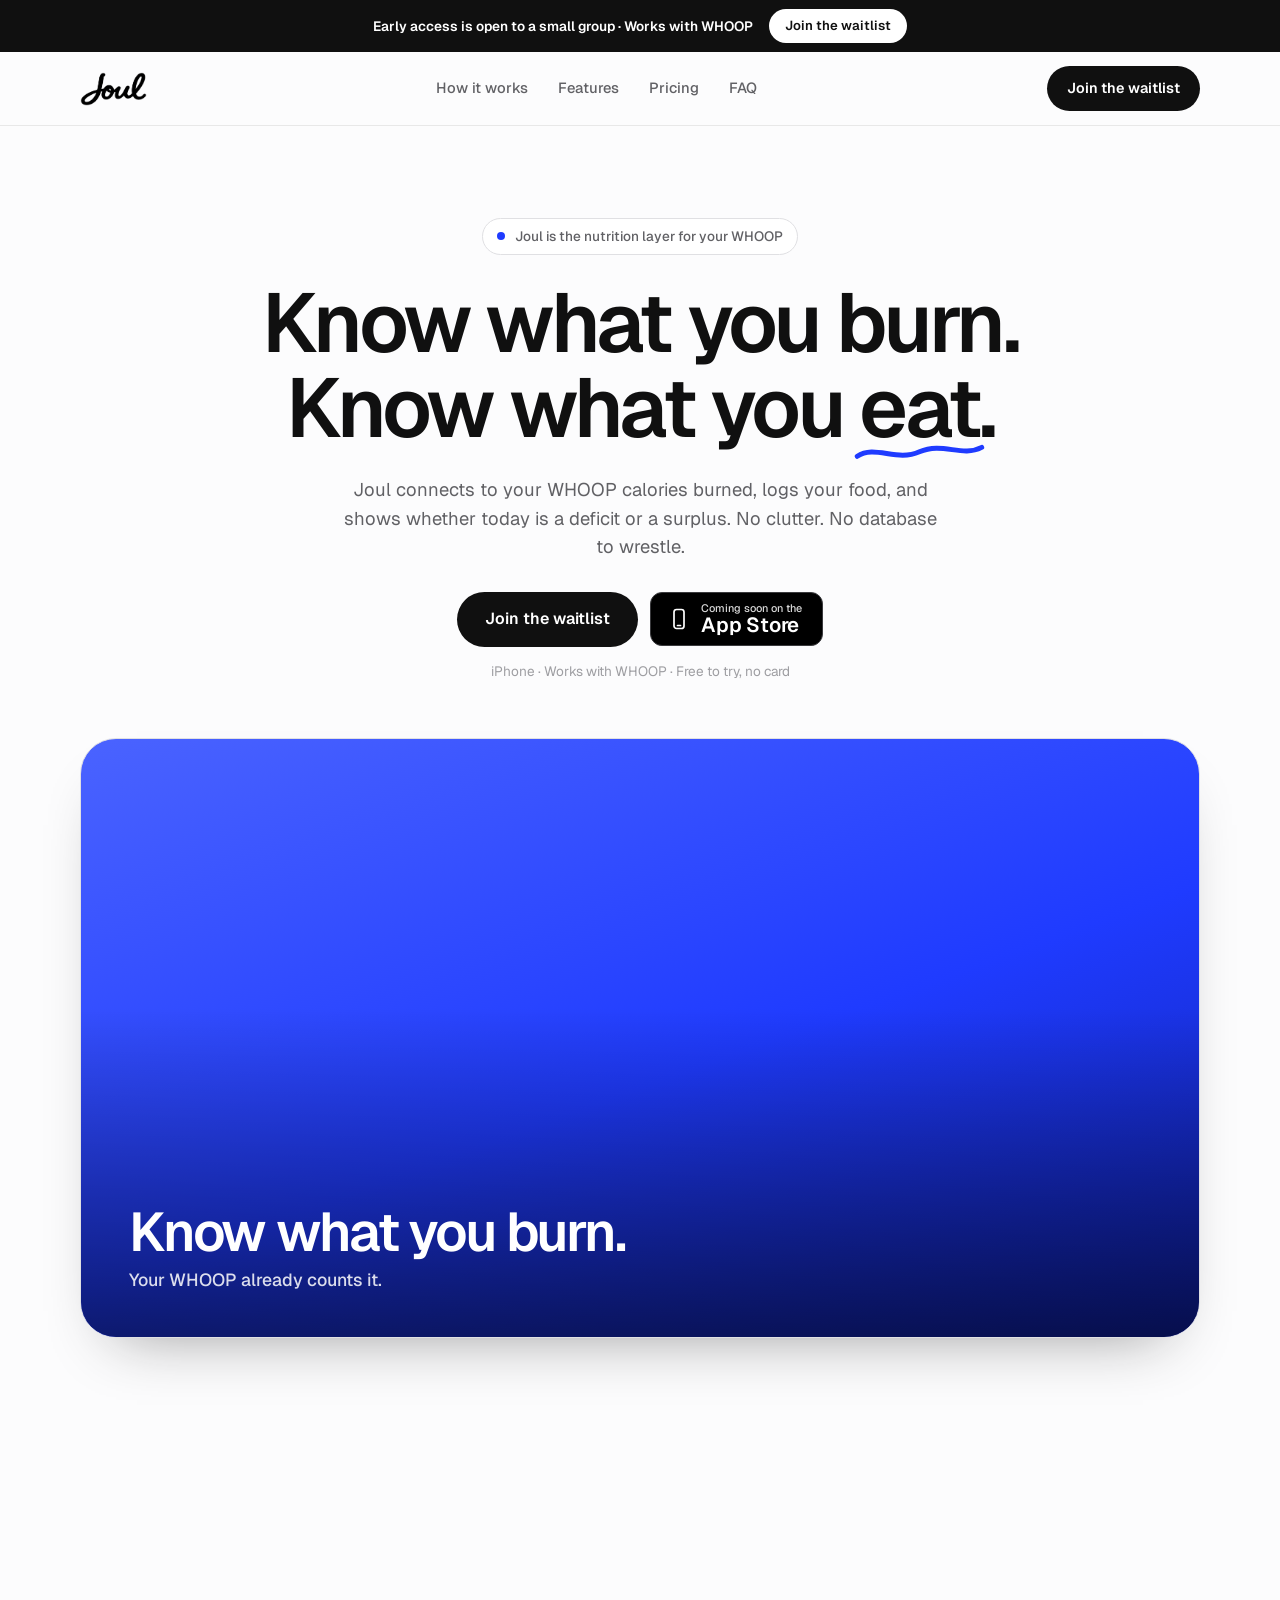
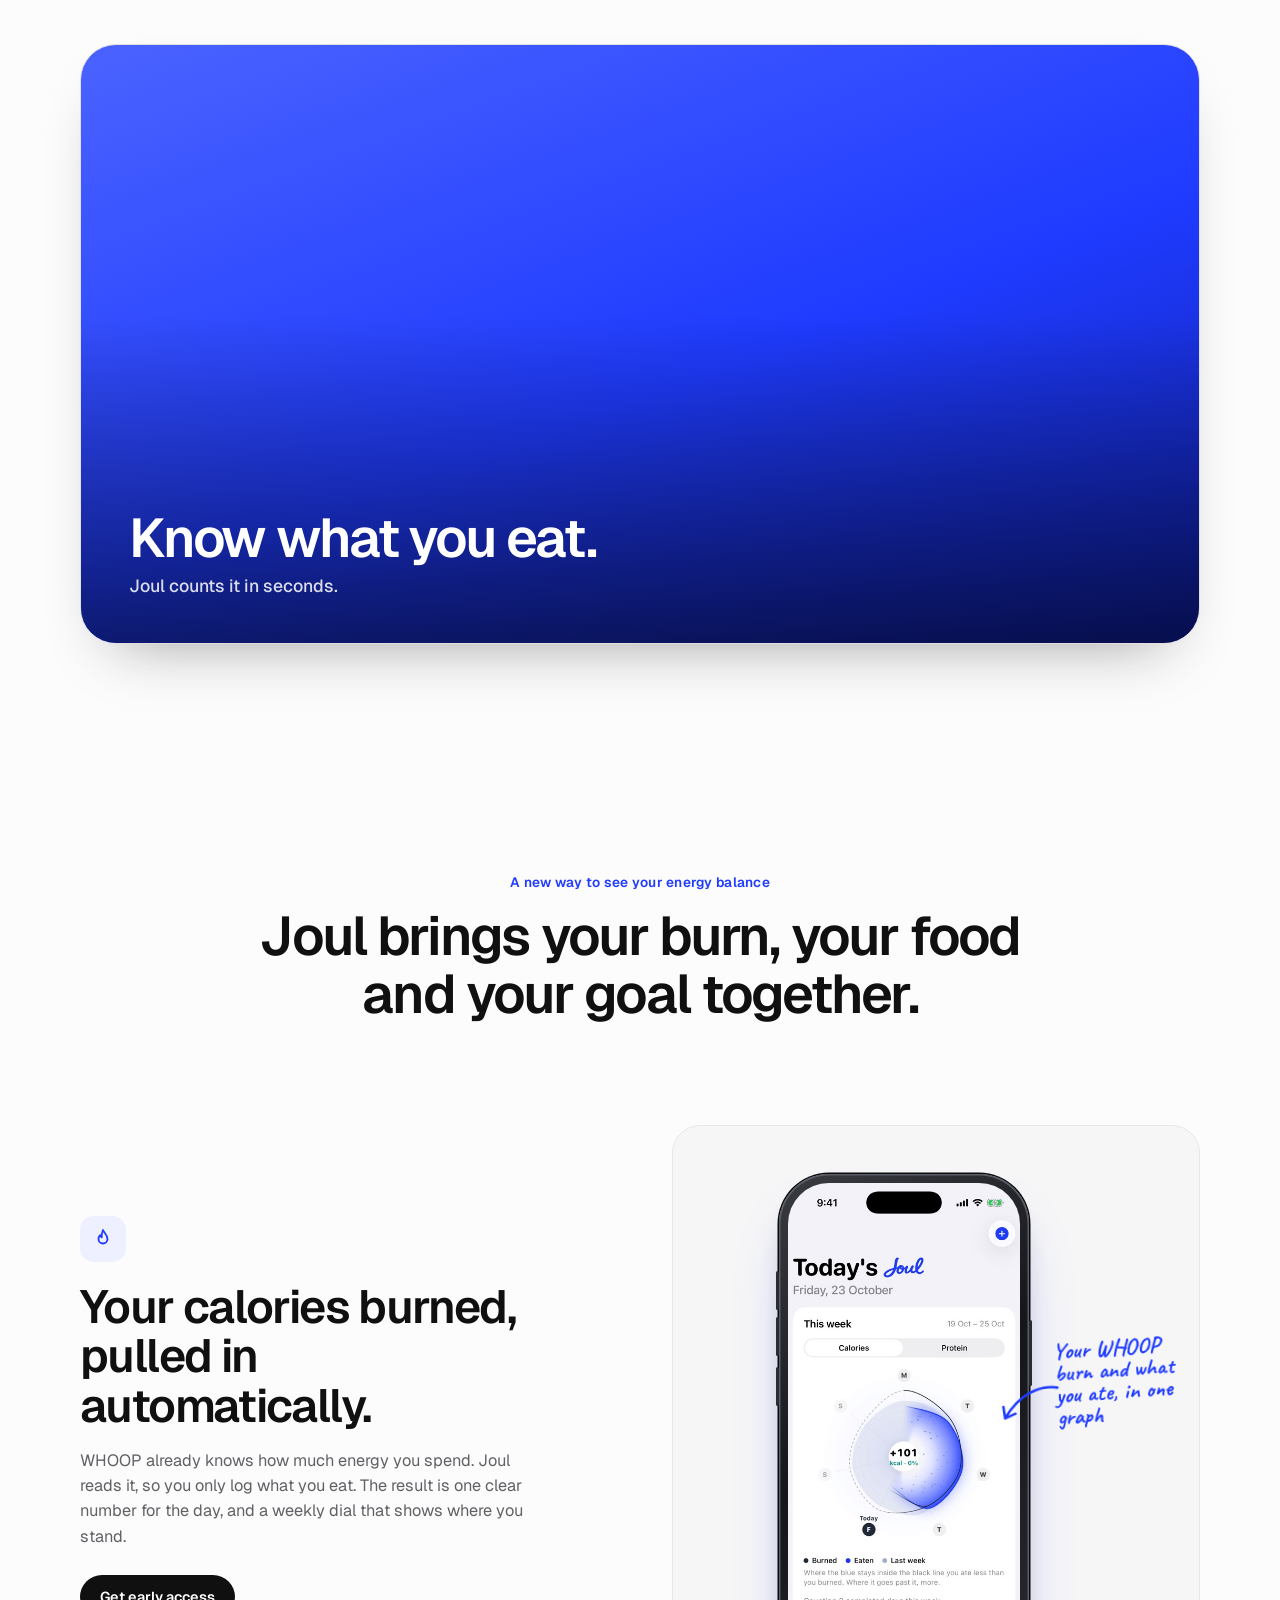
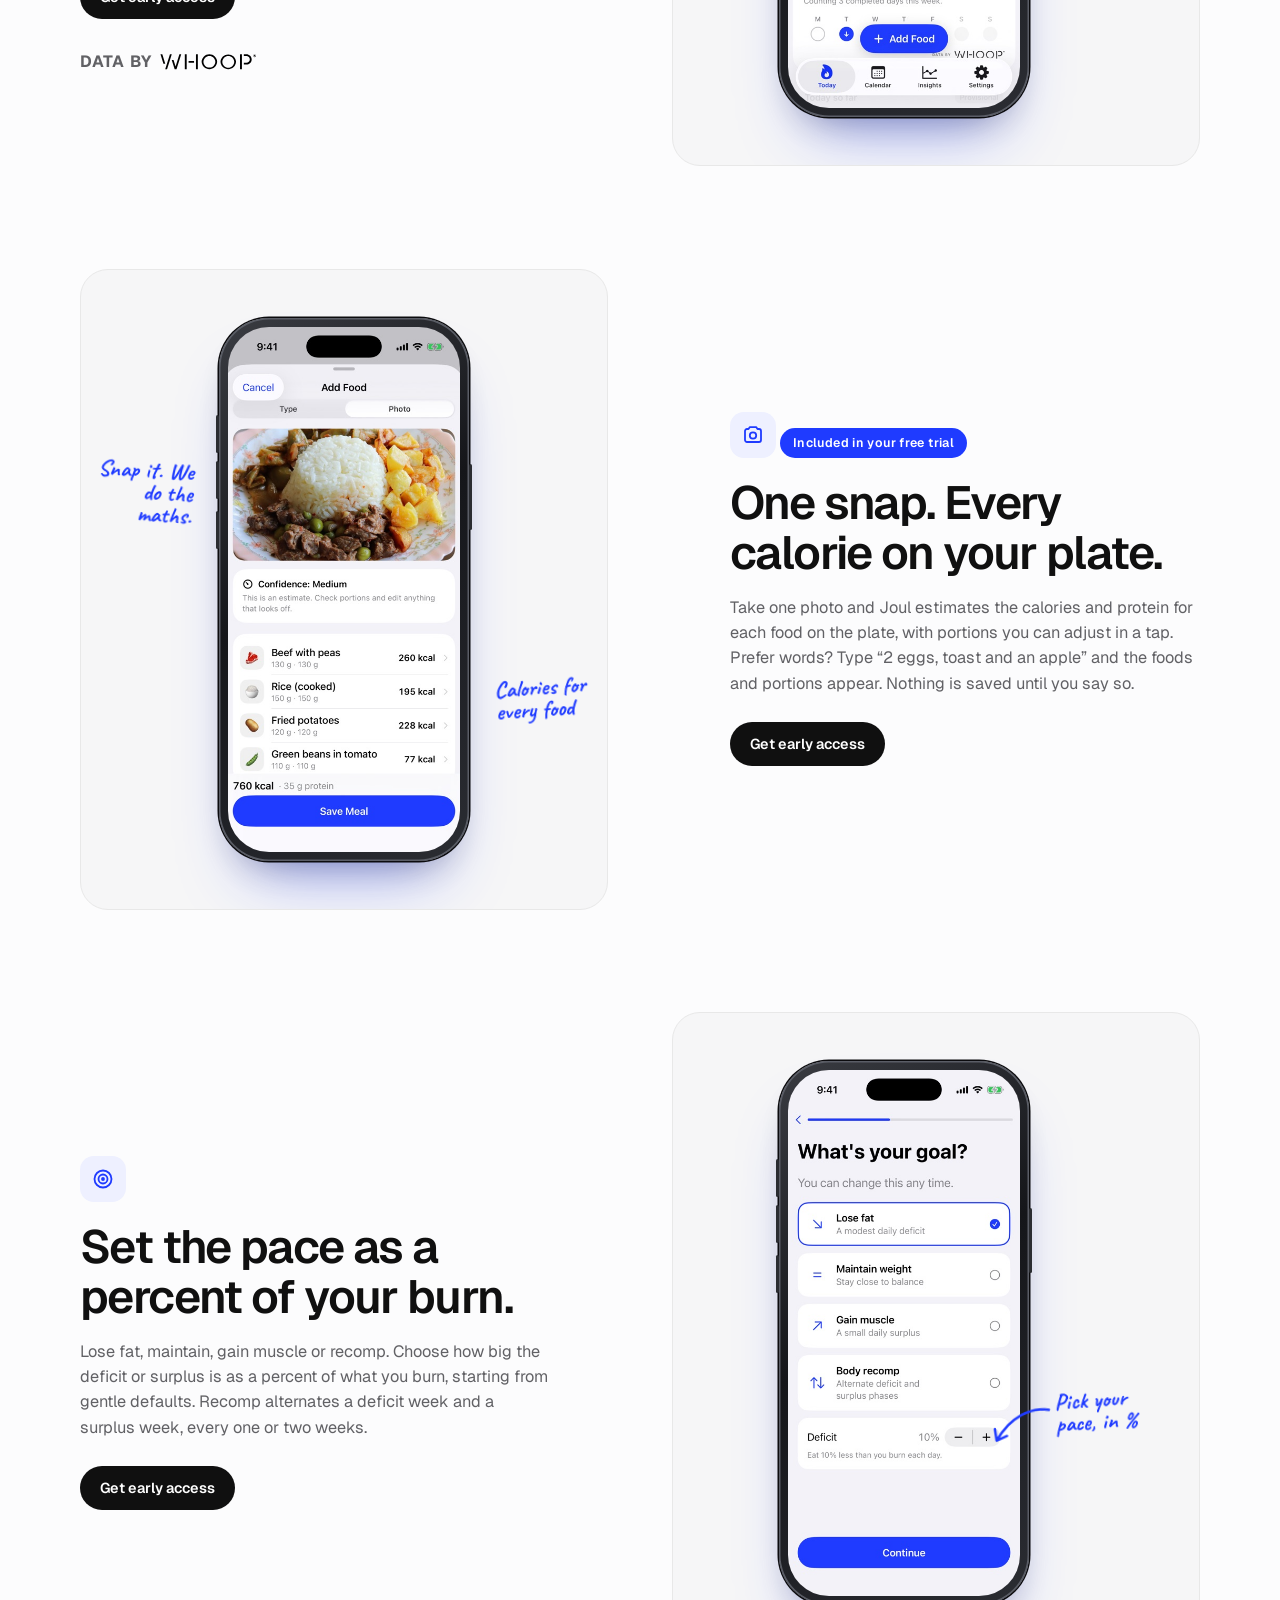
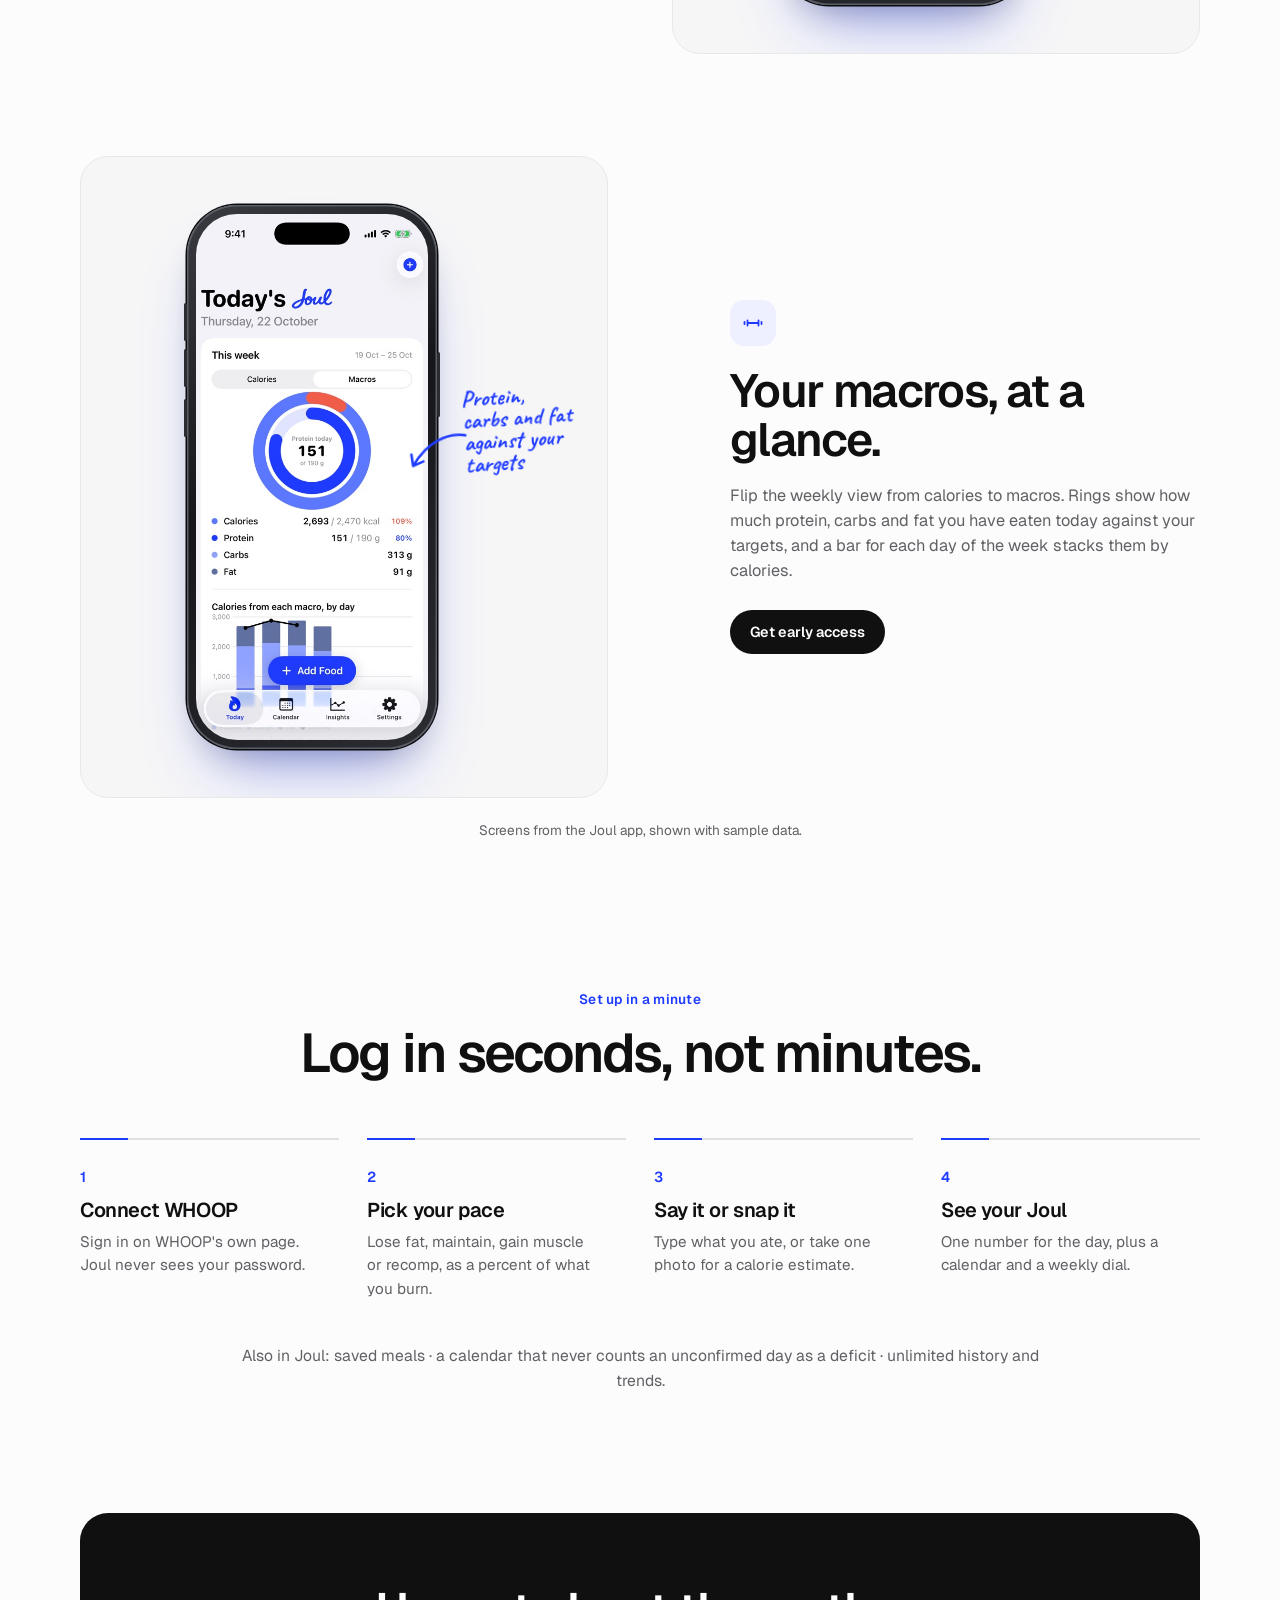
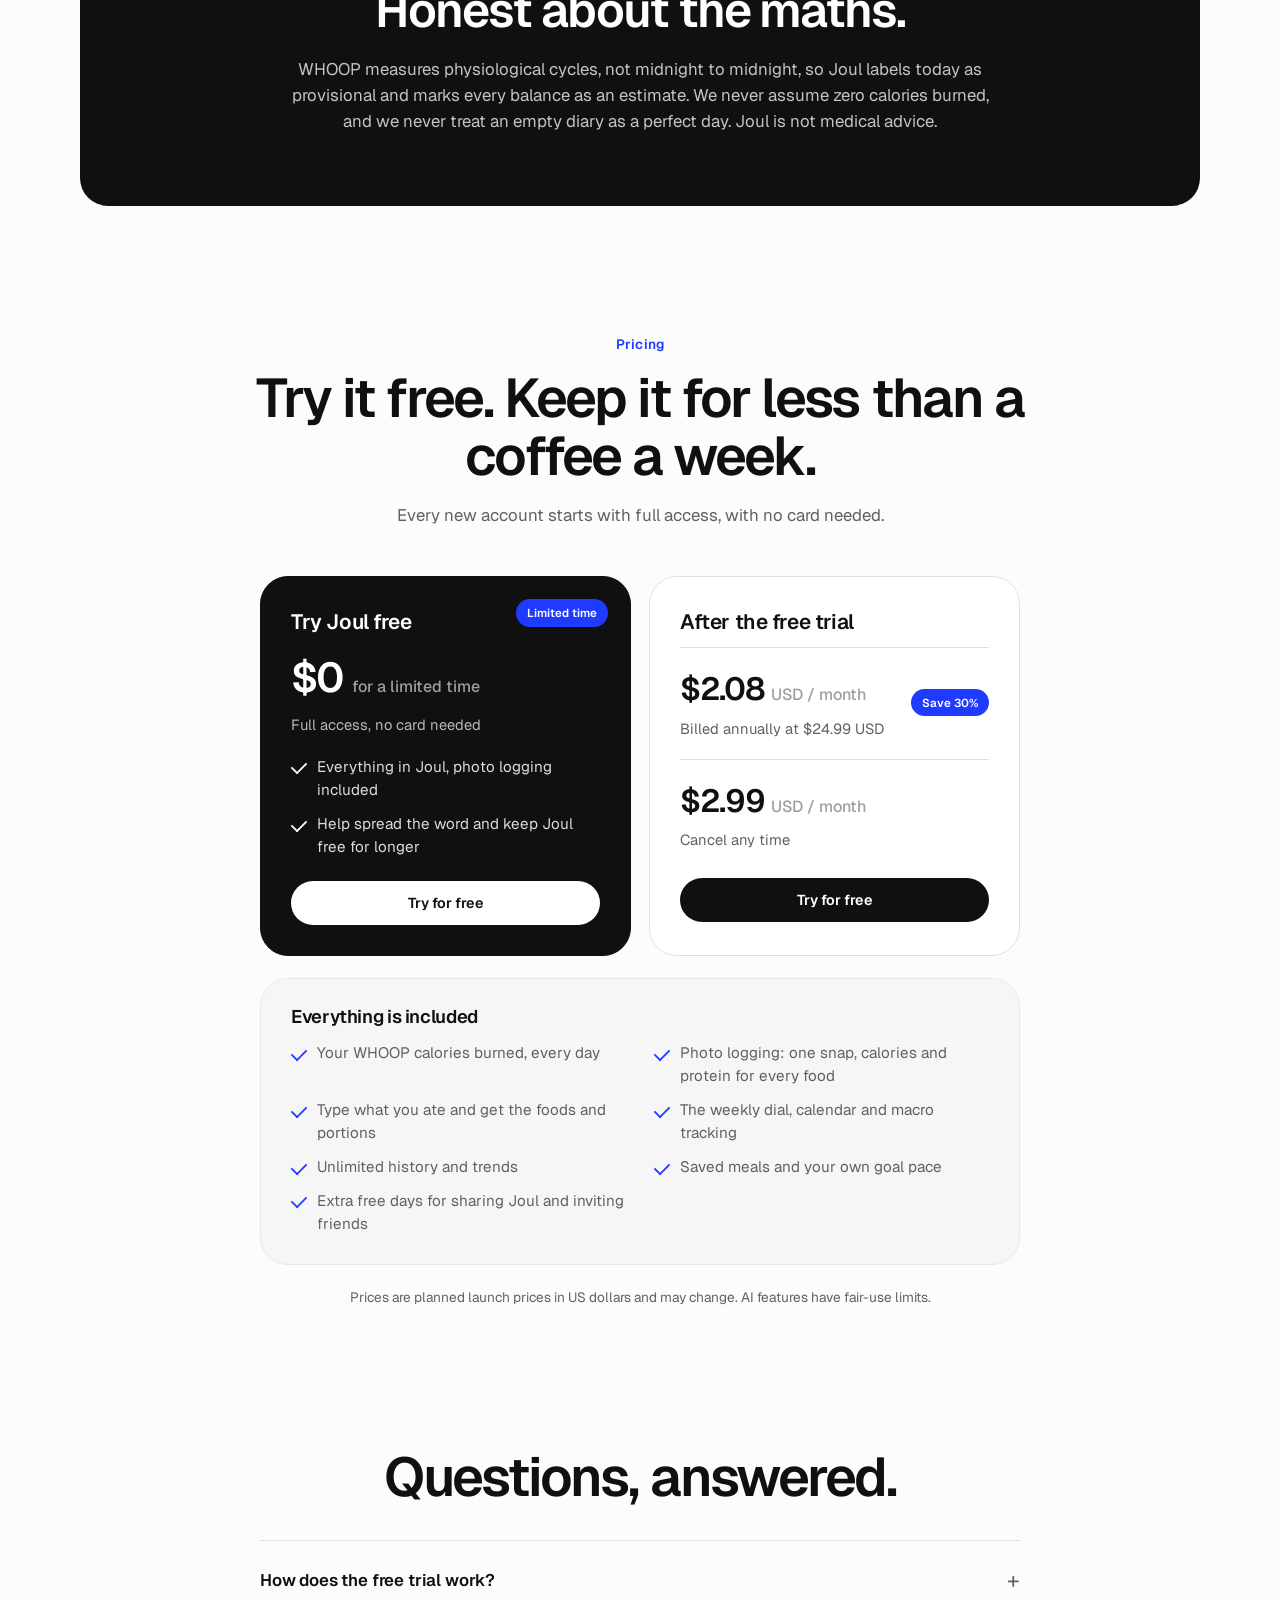
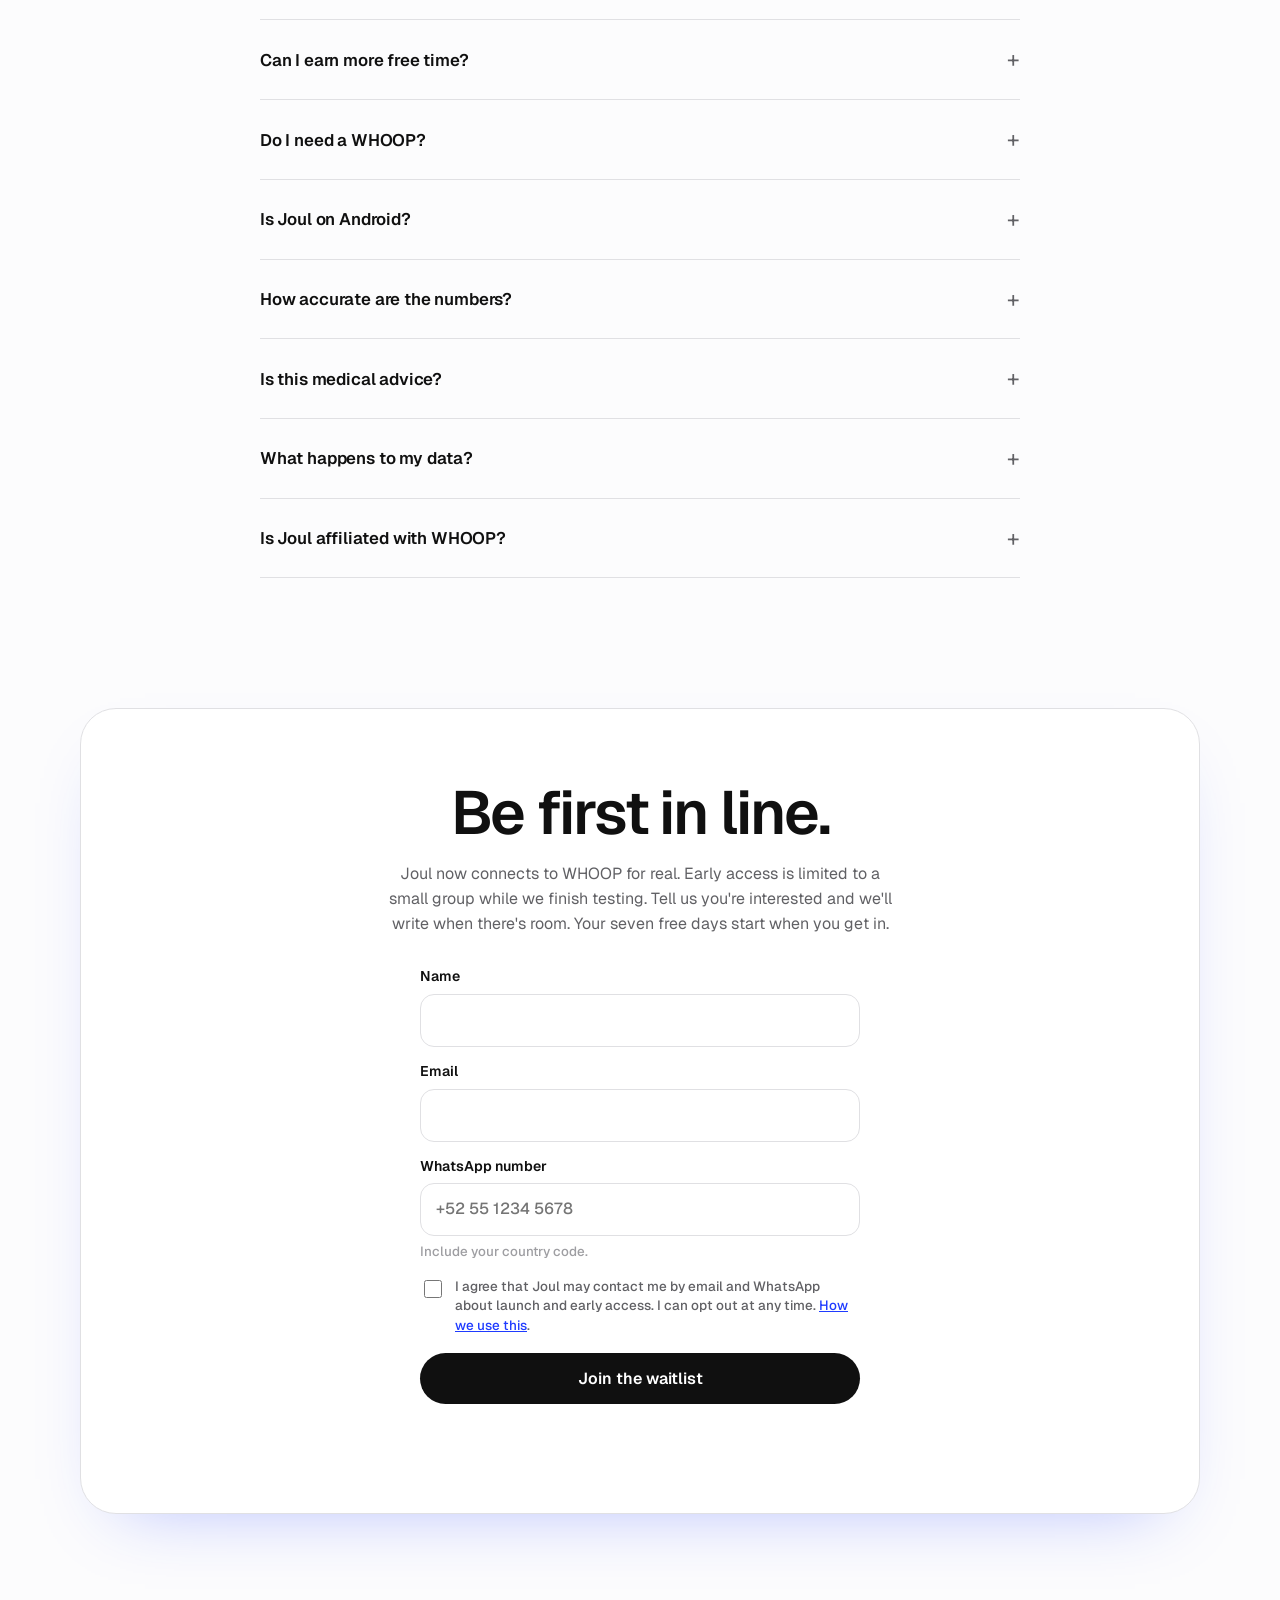
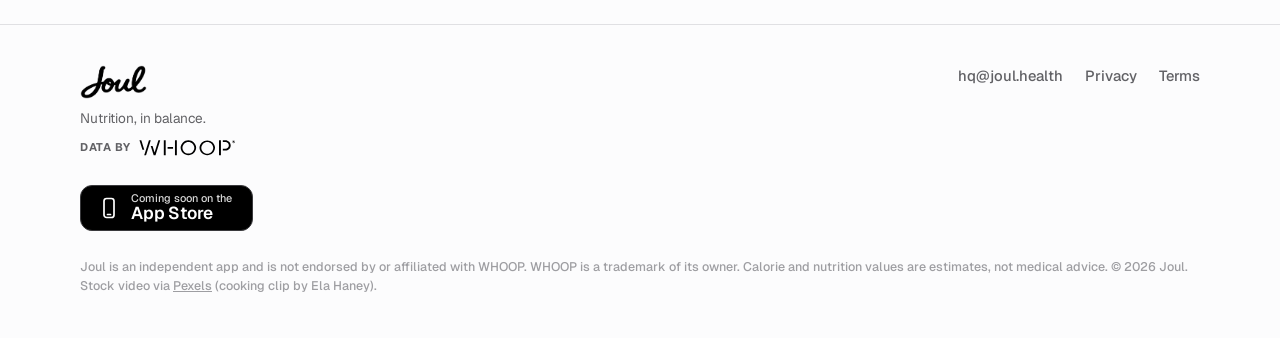
==== index.html @ 54ae6d42 "Macros screenshot with the new rings and burn line Co-Authored-By: Claude Sonnet 5.5 <noreply@anthro" ====
<!doctype html>
<html lang="en">
<head>
<meta charset="utf-8">
<meta name="viewport" content="width=device-width, initial-scale=1">
<title>Joul · Nutrition, in balance</title>
<meta name="description" content="Joul is the nutrition layer for your WHOOP. Log food in seconds and see whether today is a deficit or a surplus.">
<meta property="og:title" content="Joul · Nutrition, in balance">
<meta property="og:description" content="Joul is the nutrition layer for your WHOOP. Know what you burn. Know what you eat.">
<meta property="og:image" content="assets/app-icon.png">
<link rel="icon" href="assets/app-icon.png">
<link rel="preconnect" href="https://fonts.googleapis.com">
<link rel="preconnect" href="https://fonts.gstatic.com" crossorigin>
<link href="https://fonts.googleapis.com/css2?family=Caveat:wght@600;700&family=Geist:wght@400;500;600;700&display=swap" rel="stylesheet">
<link rel="stylesheet" href="style.css?v=20">
<script>document.documentElement.classList.add('js')</script>
</head>
<body>

<div class="topbar">
  <p>Early access is open to a small group · Works with WHOOP</p>
  <a class="pill pill-light" href="#waitlist">Join the waitlist</a>
</div>

<header class="nav" id="top">
  <a class="brand" href="#top" aria-label="Joul home"><img src="assets/logo-black.png" alt="Joul" class="logo"></a>
  <nav aria-label="Primary">
    <a href="#how">How it works</a>
    <a href="#features">Features</a>
    <a href="#pricing">Pricing</a>
    <a href="#faq">FAQ</a>
  </nav>
  <a class="pill pill-dark" href="#waitlist">Join the waitlist</a>
</header>

<main>
  <section class="hero wrap" aria-labelledby="hero-title">
    <p class="chip"><span class="dot"></span>Joul is the nutrition layer for your WHOOP</p>
    <h1 id="hero-title">Know what you burn.<br>Know what you <span class="ul">eat<svg viewBox="0 0 300 18" preserveAspectRatio="none" aria-hidden="true"><path d="M3 11 C 45 3, 95 15, 150 8 S 250 12, 297 5" /></svg></span>.</h1>
    <p class="lede">Joul connects to your WHOOP calories burned, logs your food, and shows whether today is a deficit or a surplus. No clutter. No database to wrestle.</p>
    <div class="cta-row">
      <a class="pill pill-dark pill-lg" href="#waitlist">Join the waitlist</a>
      <a class="store" href="#waitlist" aria-label="Coming soon on the App Store. Join the waitlist">
        <svg viewBox="0 0 24 24" aria-hidden="true"><rect x="7" y="2.5" width="10" height="19" rx="2.6"/><path d="M10.5 18.5h3"/></svg>
        <span><small>Coming soon on the</small><b>App Store</b></span>
      </a>
    </div>
    <p class="micro">iPhone · Works with WHOOP · Free to try, no card</p>
  </section>

  <section class="reel wrap" aria-label="Burn it, then eat it">
    <figure class="reel-card reel-run">
      <video autoplay muted loop playsinline preload="metadata" poster="assets/hero-poster.jpg" aria-hidden="true">
        <source src="assets/hero.mp4" type="video/mp4">
      </video>
      <figcaption><span class="tagline">Know what you burn.</span><span class="sub">Your WHOOP already counts it.</span></figcaption>
    </figure>
    <figure class="reel-card reel-cook">
      <video autoplay muted loop playsinline preload="metadata" poster="assets/cooking-veg-poster.jpg" aria-hidden="true">
        <source src="assets/cooking-veg.mp4" type="video/mp4">
      </video>
      <figcaption><span class="tagline">Know what you eat.</span><span class="sub">Joul counts it in seconds.</span></figcaption>
    </figure>
  </section>

  <section class="features wrap" id="features" aria-label="What Joul does">
    <p class="kicker reveal">A new way to see your energy balance</p>
    <h2 class="section-title reveal">Joul brings your burn, your food and your goal together.</h2>

    <article class="feature reveal">
      <div class="copy">
        <span class="ico" aria-hidden="true"><svg viewBox="0 0 24 24"><path d="M12 3c1 3.2 4.5 4.6 4.5 9a4.5 4.5 0 0 1-9 0c0-1.7.7-2.9 1.6-3.9.2 1.2.9 1.9 1.7 2.2C10.5 8 11 5.3 12 3Z"/></svg></span>
        <h2>Your calories burned, pulled in automatically.</h2>
        <p>WHOOP already knows how much energy you spend. Joul reads it, so you only log what you eat. The result is one clear number for the day, and a weekly dial that shows where you stand.</p>
        <a class="pill pill-dark" href="#waitlist">Get early access</a>
        <p class="data-by"><span>Data by</span><img src="assets/whoop-logo-black.svg" alt="WHOOP" width="96" height="16"></p>
      </div>
      <div class="panel"><div class="shot"><figure class="iphone"><img src="assets/screens/main.jpg?v=5" alt="Joul's main view: the weekly calories dial with calories burned as the outline and calories eaten as the glowing shape, and the week's balance in the middle" loading="lazy" width="1000" height="2174"></figure><span class="note r wide" style="top:30%">Your WHOOP burn and what you ate, in one graph<svg class="arr" viewBox="0 0 64 40" aria-hidden="true"><path d="M62 6 C 44 2, 22 10, 6 34 M6 34 L5 22 M6 34 L17 30"/></svg></span></div></div>
    </article>

    <article class="feature rev reveal">
      <div class="copy">
        <span class="ico" aria-hidden="true"><svg viewBox="0 0 24 24"><path d="M4 8a2 2 0 0 1 2-2h1.5l1.2-1.8h6.6L16.5 6H18a2 2 0 0 1 2 2v9a2 2 0 0 1-2 2H6a2 2 0 0 1-2-2V8Z"/><circle cx="12" cy="12.5" r="3.2"/></svg></span>
        <span class="prem">Included in your free trial</span>
        <h2>One snap. Every calorie on your plate.</h2>
        <p>Take one photo and Joul estimates the calories and protein for each food on the plate, with portions you can adjust in a tap. Prefer words? Type “2 eggs, toast and an apple” and the foods and portions appear. Nothing is saved until you say so.</p>
        <a class="pill pill-dark" href="#waitlist">Get early access</a>
      </div>
      <div class="panel"><div class="shot"><figure class="iphone"><img src="assets/screens/meal-photo.jpg?v=6" alt="Photo logging: a plate of beef with peas, rice, fried potatoes and green beans is broken into beef with peas 260 kcal, rice 195 kcal, fried potatoes 228 kcal and green beans 77 kcal, 760 kcal in total" loading="lazy" width="1000" height="2174"></figure><span class="note r " style="top:66%">Calories for every food</span><span class="note l mir" style="top:26%">Snap it. We do the maths.</span></div></div>
    </article>

    <article class="feature reveal">
      <div class="copy">
        <span class="ico" aria-hidden="true"><svg viewBox="0 0 24 24"><circle cx="12" cy="12" r="8.5"/><circle cx="12" cy="12" r="4.5"/><circle cx="12" cy="12" r="1"/></svg></span>
        <h2>Set the pace as a percent of your burn.</h2>
        <p>Lose fat, maintain, gain muscle or recomp. Choose how big the deficit or surplus is as a percent of what you burn, starting from gentle defaults. Recomp alternates a deficit week and a surplus week, every one or two weeks.</p>
        <a class="pill pill-dark" href="#waitlist">Get early access</a>
      </div>
      <div class="panel"><div class="shot"><figure class="iphone"><img src="assets/screens/goal.jpg" alt="The goal screen: choose lose fat, maintain, gain muscle or body recomp, then set the deficit as a percentage of calories burned, 10 percent by default" loading="lazy" width="1000" height="2174"></figure><span class="note r " style="top:60%">Pick your pace, in %<svg class="arr plus" viewBox="0 0 64 40" aria-hidden="true"><path d="M62 6 C 44 2, 22 10, 6 34 M6 34 L5 22 M6 34 L17 30"/></svg></span></div></div>
    </article>

    <article class="feature rev reveal">
      <div class="copy">
        <span class="ico" aria-hidden="true"><svg viewBox="0 0 24 24"><path d="M6.5 9.5v5M17.5 9.5v5M3.5 11v2M20.5 11v2M6.5 12h11"/></svg></span>
        <h2>Your macros, at a glance.</h2>
        <p>Flip the weekly view from calories to macros. Rings show how much protein, carbs and fat you have eaten today against your targets, and a bar for each day of the week stacks them by calories.</p>
        <a class="pill pill-dark" href="#waitlist">Get early access</a>
      </div>
      <div class="panel"><div class="shot"><figure class="iphone"><img src="assets/screens/macros.jpg?v=3" alt="The macros view: a ring for protein against its target today, grams of protein, carbs and fat, and a stacked bar for each day of the week" loading="lazy" width="1000" height="2174"></figure><span class="note r " style="top:33%">Protein, carbs and fat against your targets<svg class="arr" viewBox="0 0 64 40" aria-hidden="true"><path d="M62 6 C 44 2, 22 10, 6 34 M6 34 L5 22 M6 34 L17 30"/></svg></span></div></div>
    </article>
    <p class="fine center">Screens from the Joul app, shown with sample data.</p>
  </section>

  <section class="how wrap" id="how">
    <p class="kicker reveal">Set up in a minute</p>
    <h2 class="section-title reveal">Log in seconds, not minutes.</h2>
    <ol class="steps">
      <li class="reveal"><span class="n">1</span><h3>Connect WHOOP</h3><p>Sign in on WHOOP's own page. Joul never sees your password.</p></li>
      <li class="reveal"><span class="n">2</span><h3>Pick your pace</h3><p>Lose fat, maintain, gain muscle or recomp, as a percent of what you burn.</p></li>
      <li class="reveal"><span class="n">3</span><h3>Say it or snap it</h3><p>Type what you ate, or take one photo for a calorie estimate.</p></li>
      <li class="reveal"><span class="n">4</span><h3>See your Joul</h3><p>One number for the day, plus a calendar and a weekly dial.</p></li>
    </ol>
    <p class="also reveal">Also in Joul: saved meals · a calendar that never counts an unconfirmed day as a deficit · unlimited history and trends.</p>
  </section>

  <section class="wrap">
    <div class="honest reveal">
      <h2>Honest about the maths.</h2>
      <p>WHOOP measures physiological cycles, not midnight to midnight, so Joul labels today as provisional and marks every balance as an estimate. We never assume zero calories burned, and we never treat an empty diary as a perfect day. Joul is not medical advice.</p>
    </div>
  </section>

  <section class="pricing wrap" id="pricing">
    <p class="kicker reveal">Pricing</p>
    <h2 class="section-title reveal">Try it free. Keep it for less than a coffee a week.</h2>
    <p class="price-lede reveal">Every new account starts with full access, with no card needed.</p>
    <div class="plans">
      <article class="plan featured reveal">
        <span class="badge">Limited time</span>
        <h3>Try Joul free</h3>
        <p class="price">$0 <small>for a limited time</small></p>
        <p class="price-alt">Full access, no card needed</p>
        <ul>
          <li>Everything in Joul, photo logging included</li>
          <li>Help spread the word and keep Joul free for longer</li>
        </ul>
        <a class="pill pill-light plan-cta" href="#waitlist">Try for free</a>
      </article>
      <article class="plan reveal">
        <h3>After the free trial</h3>
        <div class="tier">
          <div><p class="price">$2.08 <small>USD / month</small></p><p class="price-alt">Billed annually at $24.99 USD</p></div>
          <span class="badge badge-inline">Save 30%</span>
        </div>
        <div class="tier">
          <div><p class="price">$2.99 <small>USD / month</small></p><p class="price-alt">Cancel any time</p></div>
        </div>
        <a class="pill pill-dark plan-cta" href="#waitlist">Try for free</a>
      </article>
    </div>
    <div class="included reveal">
      <h3>Everything is included</h3>
      <ul>
        <li>Your WHOOP calories burned, every day</li>
        <li>Photo logging: one snap, calories and protein for every food</li>
        <li>Type what you ate and get the foods and portions</li>
        <li>The weekly dial, calendar and macro tracking</li>
        <li>Unlimited history and trends</li>
        <li>Saved meals and your own goal pace</li>
        <li>Extra free days for sharing Joul and inviting friends</li>
      </ul>
    </div>
    <p class="fine center">Prices are planned launch prices in US dollars and may change. AI features have fair-use limits.</p>
  </section>

  <section class="faq wrap" id="faq">
    <h2 class="section-title reveal">Questions, answered.</h2>
    <details><summary>How does the free trial work?</summary><p>Every new account starts with a free trial of full access, photo logging included, with no card needed. The trial is a week, and you can earn more free days by sharing Joul and inviting friends. After that you keep Joul with a subscription: $24.99 a year or $2.99 a month. When you subscribe in the app, Apple may also offer a further free week: you add a payment method, nothing is charged until that week ends, and you can cancel any time before then in your Apple ID settings.</p></details>
    <details><summary>Can I earn more free time?</summary><p>We're building ways to earn extra days by sharing your week of meals or inviting friends who also use WHOOP. They aren't live yet, and we'll explain the rules in the app when they are.</p></details>
    <details><summary>Do I need a WHOOP?</summary><p>Yes. Joul's calories-burned number comes from WHOOP, so a WHOOP membership and the WHOOP app are required for the core experience.</p></details>
    <details><summary>Is Joul on Android?</summary><p>Not at the moment. Joul is being built for iPhone first.</p></details>
    <details><summary>How accurate are the numbers?</summary><p>They're estimates. WHOOP's energy expenditure is an estimate, and so are portion sizes and nutrition values. Joul shows the balance as an estimate, labels provisional days, and lets you edit everything.</p></details>
    <details><summary>Is this medical advice?</summary><p>No. Joul is a tracking tool. Talk to a qualified professional about your health, diet and goals.</p></details>
    <details><summary>What happens to my data?</summary><p>You connect WHOOP through WHOOP's own sign-in. You can disconnect at any time and delete your data from inside the app. Full details are in our <a href="privacy.html">privacy policy</a>.</p></details>
    <details><summary>Is Joul affiliated with WHOOP?</summary><p>No. Joul is an independent app that works with WHOOP data you choose to share. It isn't endorsed by or affiliated with WHOOP.</p></details>
  </section>

  <section class="cta wrap">
    <div class="cta-card">
      <div id="waitlist" class="anchor"></div>
      <h2>Be first in line.</h2>
      <p class="cta-sub">Joul now connects to WHOOP for real. Early access is limited to a small group while we finish testing. Tell us you're interested and we'll write when there's room. Your seven free days start when you get in.</p>
      <form class="waitlist" id="waitlist-form" method="post" action="#waitlist" onsubmit="return false" novalidate>
        <div class="field"><label for="wl-name">Name</label><input id="wl-name" name="name" type="text" autocomplete="name" maxlength="80" required></div>
        <div class="field"><label for="wl-email">Email</label><input id="wl-email" name="email" type="email" autocomplete="email" maxlength="254" required></div>
        <div class="field"><label for="wl-wa">WhatsApp number</label><input id="wl-wa" name="whatsapp" type="tel" inputmode="tel" autocomplete="tel" placeholder="+52 55 1234 5678" maxlength="32" required><small>Include your country code.</small></div>
        <div class="hp" aria-hidden="true"><label>Leave this empty <input name="website" type="text" tabindex="-1" autocomplete="off"></label></div>
        <label class="consent"><input type="checkbox" name="consent" required><span>I agree that Joul may contact me by email and WhatsApp about launch and early access. I can opt out at any time. <a href="privacy.html#waitlist">How we use this</a>.</span></label>
        <button class="pill pill-dark pill-lg" type="submit">Join the waitlist</button>
        <p class="form-status" id="waitlist-status" role="status" aria-live="polite"></p>
        <noscript><p class="form-status error">This form needs JavaScript. You can also email hq@joul.health.</p></noscript>
      </form>
    </div>
  </section>
</main>

<footer class="footer">
  <div class="wrap foot">
    <div>
      <img src="assets/logo-black.png" alt="Joul" class="logo">
      <p class="fine">Nutrition, in balance.</p>
      <p class="data-by foot-data"><span>Data by</span><img src="assets/whoop-logo-black.svg" alt="WHOOP" width="96" height="16"></p>
      <a class="store store-sm" href="#waitlist" aria-label="Coming soon on the App Store. Join the waitlist">
        <svg viewBox="0 0 24 24" aria-hidden="true"><rect x="7" y="2.5" width="10" height="19" rx="2.6"/><path d="M10.5 18.5h3"/></svg>
        <span><small>Coming soon on the</small><b>App Store</b></span>
      </a>
    </div>
    <nav aria-label="Footer">
      <a href="mailto:hq@joul.health">hq@joul.health</a>
      <a href="privacy.html">Privacy</a>
      <a href="terms.html">Terms</a>
    </nav>
  </div>
  <p class="legal wrap">Joul is an independent app and is not endorsed by or affiliated with WHOOP. WHOOP is a trademark of its owner. Calorie and nutrition values are estimates, not medical advice. © 2026 Joul. Stock video via <a href="https://www.pexels.com/video/cooking-meat-in-a-pan-854216/" rel="noopener">Pexels</a> (cooking clip by Ela Haney).</p>
</footer>

<script src="main.js?v=5"></script>
</body>
</html>
---- style.css ----
/* Joul · brand direction: calm, white, near-black pills, one blue accent (after superfocus.me) */
:root{
  --blue:#1F3BFF; --ink:#101010; --mute:#616165; --faint:#9e9ea2; --bg:#fcfcfd; --card:#fff; --raise:#f6f6f7;
  --line:#e0e0e3; --line-soft:#e8e8e8; --radius:28px; --maxw:1120px;
}
*{box-sizing:border-box}
html{scroll-behavior:smooth}
body{margin:0;font-family:'Geist',ui-sans-serif,system-ui,-apple-system,'Segoe UI',Roboto,sans-serif;color:var(--ink);background:var(--bg);line-height:1.55;-webkit-font-smoothing:antialiased}
img{max-width:100%;display:block}
a{color:inherit}
.wrap{width:min(var(--maxw),calc(100% - 40px));margin-inline:auto}
.blue{color:var(--blue)}
.fine{font-size:.85rem;color:var(--mute);margin:.6rem 0 0}
.fine.center{text-align:center;margin-top:1.4rem}
h1,h2,h3{margin:0;font-weight:600;letter-spacing:-.035em;line-height:1.06;color:var(--ink)}

/* buttons */
.pill{display:inline-flex;align-items:center;justify-content:center;padding:11px 20px;border-radius:999px;font-weight:600;font-size:.9rem;text-decoration:none;border:0;cursor:pointer;font-family:inherit;transition:transform .15s ease,background .15s ease}
.pill:hover{transform:translateY(-1px)}
.pill-dark{background:var(--ink);color:#fff}
.pill-dark:hover{background:#2a2a2a}
.pill-light{background:#fff;color:var(--ink)}
.pill-lg{padding:15px 28px;font-size:1rem}

/* announcement bar + nav */
.topbar{background:var(--ink);color:#fff;display:flex;align-items:center;justify-content:center;gap:16px;padding:9px 20px;font-size:.85rem;font-weight:600;flex-wrap:wrap;text-align:center}
.topbar p{margin:0}
.topbar .pill{padding:7px 16px;font-size:.82rem}
.nav{position:sticky;top:0;z-index:20;display:flex;align-items:center;justify-content:space-between;gap:16px;padding:14px max(20px,calc((100% - var(--maxw))/2));background:rgba(252,252,253,.86);backdrop-filter:saturate(1.4) blur(14px);border-bottom:1px solid var(--line-soft)}
.logo{height:34px;width:auto}
.nav nav{display:flex;gap:30px;font-weight:500;font-size:.92rem}
.nav nav a{text-decoration:none;color:var(--mute)}
.nav nav a:hover{color:var(--ink)}
@media(max-width:760px){.nav nav{display:none}.topbar{font-size:.78rem}}

/* hero */
.hero{text-align:center;padding:clamp(48px,8vw,92px) 0 clamp(36px,5vw,56px)}
.chip{display:inline-flex;align-items:center;gap:10px;margin:0 0 26px;padding:7px 14px;border-radius:999px;background:#fff;border:1px solid var(--line);font-size:.85rem;font-weight:500;color:var(--mute)}
.chip .dot{width:8px;height:8px;border-radius:50%;background:var(--blue)}
.hero h1{font-size:clamp(2.6rem,7.4vw,5.2rem);letter-spacing:-.045em;line-height:1.02}
.ul{position:relative;display:inline-block;white-space:nowrap}
.ul svg{position:absolute;left:-3%;bottom:-.2em;width:106%;height:.32em;overflow:visible}
.ul path{fill:none;stroke:var(--blue);stroke-width:5;stroke-linecap:round;vector-effect:non-scaling-stroke}
.lede{max-width:600px;margin:26px auto 30px;font-size:clamp(1rem,2vw,1.15rem);color:var(--mute)}
.micro{margin:14px 0 0;font-size:.85rem;color:var(--faint)}

/* scrolling video cards: the cooking card slides up over the running card */
.reel{padding-bottom:clamp(40px,8vw,100px)}
.reel-card{position:sticky;top:84px;margin:0;height:min(68vh,600px);border-radius:36px;overflow:hidden;background:linear-gradient(160deg,#4a63ff,var(--blue) 55%,#0e1fa8);border:1px solid var(--line);box-shadow:0 30px 60px -36px rgba(16,16,16,.45)}
.reel-cook{margin-top:34vh;z-index:2}
.reel-card video{position:absolute;inset:0;width:100%;height:100%;object-fit:cover}
.reel-card::after{content:"";position:absolute;inset:0;background:linear-gradient(180deg,rgba(0,0,0,0) 45%,rgba(0,0,0,.55))}
.reel-card figcaption{position:absolute;left:clamp(22px,4vw,48px);bottom:clamp(22px,4vw,44px);z-index:1;color:#fff;display:grid;gap:6px}
.reel-card .tagline{font-size:clamp(1.7rem,4.6vw,3.4rem);font-weight:600;letter-spacing:-.04em;line-height:1.02}
.reel-card .sub{font-size:clamp(.9rem,1.6vw,1.1rem);font-weight:500;opacity:.85}
@media(max-width:700px){.reel-card{top:72px;height:min(62vh,480px);border-radius:26px}.reel-cook{margin-top:28vh}}
@media(prefers-reduced-motion:reduce){.reel-card{position:relative;top:auto;margin-bottom:16px}.reel-cook{margin-top:0}}

/* feature rows */
.features{padding:clamp(70px,10vw,130px) 0 20px}
.kicker{text-align:center;margin:0 0 14px;font-size:.85rem;font-weight:600;letter-spacing:.02em;color:var(--blue)}
.section-title{text-align:center;font-size:clamp(2rem,4.6vw,3.4rem);max-width:820px;margin:0 auto}
.feature{display:grid;grid-template-columns:1fr 1fr;gap:clamp(24px,5vw,72px);align-items:center;margin-top:clamp(56px,8vw,110px)}
.feature.rev .copy{order:2}
.feature .copy{max-width:470px}
.feature.rev .copy{justify-self:end}
.ico{display:inline-flex;align-items:center;justify-content:center;width:46px;height:46px;border-radius:14px;background:#eef0ff;margin-bottom:20px}
.ico svg{width:24px;height:24px;fill:none;stroke:var(--blue);stroke-width:1.8;stroke-linecap:round;stroke-linejoin:round}
.feature h2{font-size:clamp(1.9rem,3.8vw,2.9rem)}
.feature p{color:var(--mute);margin:18px 0 26px;font-size:1.02rem}
.tag{font-style:normal;font-size:.7rem;font-weight:700;letter-spacing:.04em;text-transform:uppercase;background:#eef0ff;color:var(--blue);padding:3px 8px;border-radius:999px;vertical-align:middle;margin:0 2px}
.panel{background:var(--raise);border:1px solid var(--line-soft);border-radius:var(--radius);padding:clamp(24px,4vw,48px) 20px;display:flex;flex-direction:column;align-items:center;gap:16px;overflow:hidden}
.credit{margin:0;font-size:.75rem;color:var(--faint);text-align:center}
.credit a{color:var(--mute)}
.data-by{display:flex;align-items:center;gap:8px;margin:22px 0 0;font-size:.7rem;font-weight:700;letter-spacing:.06em;text-transform:uppercase;color:var(--mute)}
.feature .data-by{margin:30px 0 0}
@media(max-width:820px){
  .feature{grid-template-columns:1fr}
  .feature.rev .copy{order:0;justify-self:start}
  .feature .copy{max-width:none}
}

/* phone frame around screenshots */
.iphone{position:relative;margin:0;width:min(250px,64vw);aspect-ratio:1206/2622;padding:9px;border-radius:50px;
  background:linear-gradient(145deg,#3a3c42,#15161a 45%,#2b2d33);
  box-shadow:0 0 0 1.5px #5a5d66 inset,0 0 0 1.5px #0b0b0e,0 40px 70px -30px rgba(31,59,255,.4),0 20px 40px -22px rgba(0,0,0,.45)}
.iphone img{display:block;width:100%;height:100%;object-fit:cover;border-radius:41px;background:#fff}
.iphone::before,.iphone::after{content:"";position:absolute;width:3px;background:#2a2c31;border-radius:2px}
.iphone::before{left:-3px;top:18%;height:7%;box-shadow:0 46px 0 #2a2c31,0 96px 0 #2a2c31}
.iphone::after{right:-3px;top:27%;height:12%}

/* how it works */
.how{padding:clamp(70px,10vw,130px) 0 20px}
.steps{list-style:none;margin:48px 0 0;padding:0;display:grid;grid-template-columns:repeat(4,1fr);gap:16px}
.steps li{background:#fff;border:1px solid var(--line);border-radius:22px;padding:26px 22px}
.steps .n{display:inline-flex;align-items:center;justify-content:center;width:32px;height:32px;border-radius:50%;background:var(--ink);color:#fff;font-weight:600;font-size:.9rem;margin-bottom:18px}
.steps h3{font-size:1.2rem;letter-spacing:-.02em;margin-bottom:8px}
.steps p{margin:0;color:var(--mute);font-size:.95rem}
@media(max-width:900px){.steps{grid-template-columns:1fr 1fr}}
@media(max-width:560px){.steps{grid-template-columns:1fr}}

.more{display:none}
.grid{display:grid;grid-template-columns:repeat(4,1fr);gap:16px}
.card{background:var(--raise);border:1px solid var(--line-soft);border-radius:22px;padding:24px 22px}
.card h3{font-size:1.1rem;letter-spacing:-.02em;margin-bottom:8px}
.card p{margin:0;color:var(--mute);font-size:.93rem}
@media(max-width:900px){.grid{grid-template-columns:1fr 1fr}}
@media(max-width:560px){.grid{grid-template-columns:1fr}}

/* honest maths */
.honest{margin-top:clamp(60px,8vw,100px);background:var(--ink);color:#fff;border-radius:var(--radius);padding:clamp(32px,6vw,72px);text-align:center}
.honest h2{color:#fff;font-size:clamp(1.9rem,4.2vw,3rem)}
.honest p{max-width:720px;margin:20px auto 0;color:rgba(255,255,255,.75);font-size:1.05rem}

/* pricing */
.pricing{padding:clamp(70px,10vw,130px) 0 20px}
.plans{display:grid;grid-template-columns:1fr 1fr;gap:18px;margin-top:48px;max-width:860px;margin-inline:auto}
.plan{position:relative;background:#fff;border:1px solid var(--line);border-radius:var(--radius);padding:34px 30px}
.plan.featured{background:var(--ink);color:#fff;border-color:var(--ink)}
.plan.featured h3{color:#fff}
.plan h3{font-size:1.3rem;letter-spacing:-.02em}
.price{font-size:2.6rem;font-weight:600;letter-spacing:-.04em;margin:12px 0 0}
.price small{font-size:1rem;font-weight:500;color:var(--faint);letter-spacing:0}
.price-alt{margin:2px 0 0;color:rgba(255,255,255,.7);font-size:.9rem}
.plan ul{list-style:none;margin:22px 0 0;padding:0;display:grid;gap:10px}
.plan li{position:relative;padding-left:26px;color:var(--mute);font-size:.95rem}
.plan.featured li{color:rgba(255,255,255,.85)}
.plan li::before{content:"";position:absolute;left:0;top:.45em;width:14px;height:8px;border-left:2px solid var(--blue);border-bottom:2px solid var(--blue);transform:rotate(-45deg) scale(.9)}
.plan.featured li::before{border-color:#fff}
.badge{position:absolute;top:22px;right:22px;background:var(--blue);color:#fff;font-size:.72rem;font-weight:600;padding:5px 11px;border-radius:999px}
@media(max-width:720px){.plans{grid-template-columns:1fr}}

/* faq */
.faq{padding:clamp(70px,10vw,120px) 0 20px;max-width:760px}
.faq .section-title{margin-bottom:34px}
details{border-top:1px solid var(--line);padding:4px 0}
details:last-of-type{border-bottom:1px solid var(--line)}
summary{cursor:pointer;list-style:none;display:flex;justify-content:space-between;gap:16px;align-items:center;padding:18px 0;font-weight:600;font-size:1.05rem;letter-spacing:-.01em}
summary::-webkit-details-marker{display:none}
summary::after{content:"+";font-size:1.4rem;font-weight:400;color:var(--mute);transition:transform .2s ease}
details[open] summary::after{transform:rotate(45deg)}
details p{margin:0 0 18px;color:var(--mute);max-width:640px}
details a{color:var(--blue)}

/* final call to action */
.cta{padding:clamp(60px,9vw,110px) 0}
.cta-card{position:relative;background:#fff;border:1px solid var(--line);border-radius:36px;padding:clamp(32px,6vw,72px) clamp(20px,5vw,60px);text-align:center;box-shadow:0 30px 70px -40px rgba(31,59,255,.35)}
.cta-card h2{font-size:clamp(2.2rem,5.4vw,3.8rem)}
.cta-sub{max-width:520px;margin:16px auto 30px;color:var(--mute)}
.anchor{position:absolute;top:-120px}

/* waitlist form */
.waitlist{max-width:440px;margin:0 auto;text-align:left;display:grid;gap:14px}
.waitlist .field{display:grid;gap:6px}
.waitlist label{font-weight:600;font-size:.88rem}
.waitlist input[type=text],.waitlist input[type=email],.waitlist input[type=tel]{width:100%;padding:13px 15px;border-radius:14px;border:1px solid var(--line);background:#fff;color:var(--ink);font:inherit;font-weight:500}
.waitlist input:focus-visible{outline:2px solid var(--blue);outline-offset:1px;border-color:transparent}
.waitlist small{color:var(--faint);font-weight:500}
.waitlist .consent{display:flex;gap:10px;align-items:flex-start;font-weight:500;font-size:.84rem;line-height:1.45;color:var(--mute)}
.waitlist .consent input{margin-top:3px;width:18px;height:18px;flex:none;accent-color:var(--ink)}
.waitlist .consent a{color:var(--blue)}
.waitlist .hp{position:absolute;left:-9999px;width:1px;height:1px;overflow:hidden}
.waitlist .pill{width:100%;margin-top:4px}
.waitlist .pill[disabled]{opacity:.7;cursor:progress}
.form-status{margin:0;min-height:1.4em;font-weight:600;text-align:center;color:var(--ink)}
.form-status.error{color:#c1121f}
.waitlist.done .field,.waitlist.done .consent,.waitlist.done .pill{display:none}
.waitlist .field.invalid input{border-color:#e5484d}

/* footer */
.footer{border-top:1px solid var(--line);padding:40px 0 30px;background:var(--bg)}
.foot{display:flex;justify-content:space-between;align-items:flex-start;gap:24px;flex-wrap:wrap}
.foot nav{display:flex;gap:22px;font-weight:500;font-size:.92rem}
.foot nav a{text-decoration:none;color:var(--mute)}.foot nav a:hover{color:var(--ink)}
.legal{color:var(--faint);font-size:.78rem;margin-top:26px;font-weight:500}

/* scroll reveal, only when JS is running */
.js .reveal{opacity:0;transform:translateY(18px);transition:opacity .6s ease,transform .6s ease}
.js .reveal.in{opacity:1;transform:none}
@media(prefers-reduced-motion:reduce){.js .reveal{opacity:1;transform:none;transition:none}html{scroll-behavior:auto}.pill{transition:none}}

/* legal pages (privacy, terms) */
.doc{max-width:760px;margin:0 auto;padding:56px 20px 80px}
.doc h1{font-size:clamp(2.2rem,5vw,3.2rem);margin-bottom:6px}
.doc h2{font-size:1.3rem;margin:38px 0 8px;letter-spacing:-.02em}
.doc h3{font-size:1.05rem;margin:22px 0 6px;letter-spacing:-.01em}
.doc p,.doc li{color:#34343f}
.doc ul{padding-left:1.2rem}
.doc li{margin:4px 0}
.doc .meta{color:var(--mute);margin:0 0 22px}
.doc .draft{background:#FFF4D6;border:1px solid #F0D58A;border-radius:14px;padding:14px 18px;margin:0 0 26px;font-weight:500;color:#5a4300}
.doc mark{background:#FFE69A;color:#3a2c00;border-radius:4px;padding:0 4px;font-weight:600}
.doc a{color:var(--blue)}
.doc table{width:100%;border-collapse:collapse;margin:12px 0;font-size:.95rem}
.doc th,.doc td{text-align:left;padding:9px 10px;border-bottom:1px solid var(--line);vertical-align:top}
.doc th{font-weight:600}

section[id],.anchor{scroll-margin-top:84px}

/* handwritten notes: a short comment and a hand-drawn arrow pointing at one detail of the screen */
.cta-wrap{position:relative;display:inline-block}
.shot{position:relative;display:flex;flex-direction:column;align-items:center}
.note{position:absolute;display:block;width:max-content;max-width:132px;font-family:'Caveat','Bradley Hand',cursive;font-weight:700;font-size:clamp(1.3rem,1.8vw,1.65rem);line-height:.95;color:var(--blue);pointer-events:none;z-index:3}
.note.r{left:calc(100% + 18px);transform:rotate(-4deg);text-align:left}
.note.l{right:calc(100% + 18px);transform:rotate(3deg);text-align:right}
.note .arr{position:absolute;width:62px;height:40px;overflow:visible;fill:none;stroke:currentColor;stroke-width:2.6;stroke-linecap:round;stroke-linejoin:round}
.note.r .arr{left:-58px;top:46%}
.note.l .arr{right:-58px;top:46%;transform:scaleX(-1)}
.note.up .arr{top:auto;bottom:62%;transform:scaleY(-1)}
.note.l.up .arr{transform:scale(-1,-1)}
.hero-note{left:calc(100% + 22px);top:-8px;max-width:150px;font-size:1.55rem;transform:rotate(-3deg)}
.hero-note .arr{left:-60px;top:48%;transform:scaleY(-1)}
.js .note{opacity:0;transition:opacity .8s ease .4s}
.js .feature.in .note,.js .hero .note{opacity:1}
@media(prefers-reduced-motion:reduce){.js .note{opacity:1;transition:none}}
@media(max-width:1099px){
  .hero-note{display:none}
  .shot{gap:2px}
  .note,.note.r,.note.l{position:static;max-width:none;width:auto;text-align:center;transform:rotate(-2deg);font-size:1.4rem;margin-top:8px}
  .note .arr{display:none}
}

/* steps: one open timeline instead of boxes */
.steps{list-style:none;margin:56px 0 0;padding:0;display:grid;grid-template-columns:repeat(4,1fr);gap:0 28px}
.steps li{background:none;border:0;border-radius:0;padding:26px 0 0;border-top:2px solid var(--line);position:relative}
.steps li::before{content:"";position:absolute;left:0;top:-2px;width:48px;height:2px;background:var(--blue)}
.steps .n{display:block;width:auto;height:auto;border-radius:0;background:none;color:var(--blue);font-weight:600;font-size:.9rem;margin:0 0 12px;letter-spacing:.04em}
.steps h3{font-size:1.25rem;margin-bottom:8px}
.steps p{margin:0;color:var(--mute);font-size:.95rem;max-width:230px}
.also{max-width:820px;margin:44px auto 0;text-align:center;color:var(--mute);font-size:.98rem}
@media(max-width:900px){.steps{grid-template-columns:1fr 1fr;gap:34px 28px}}
@media(max-width:560px){.steps{grid-template-columns:1fr}}
.prem{display:inline-block;margin-bottom:14px;padding:5px 13px;border-radius:999px;background:var(--blue);color:#fff;font-size:.78rem;font-weight:600;letter-spacing:.03em}
.plan li b{font-weight:600}
.plan.featured li b{color:#fff}

.note.r{max-width:112px}
.note.l{max-width:108px}

.note.wide{max-width:122px}
.note.r .arr.plus{left:-66px;top:24%}
/* leave room beside the phone so a note never touches or runs past the edge of its panel */
@media(min-width:1100px){
  .shot:has(.note.r){margin-right:64px}
  .shot:has(.note.l){margin-left:64px}
  .note.r{left:calc(100% + 26px)}
  .note.l{right:calc(100% + 26px)}
}

/* App Store style button (pre-launch): opens the waitlist */
.cta-row{display:flex;gap:12px;justify-content:center;align-items:center;flex-wrap:wrap}
.store{display:inline-flex;align-items:center;gap:10px;height:54px;padding:0 20px 0 16px;border-radius:12px;background:#000;color:#fff;text-decoration:none;border:1px solid #3a3a3d;transition:transform .15s ease,background .15s ease}
.store:hover{transform:translateY(-1px);background:#1b1b1d}
.store svg{width:24px;height:24px;fill:none;stroke:#fff;stroke-width:1.7;stroke-linecap:round;stroke-linejoin:round;flex:none}
.store span{display:grid;line-height:1.05;text-align:left}
.store small{font-size:.68rem;font-weight:500;opacity:.85}
.store b{font-size:1.28rem;font-weight:600;letter-spacing:-.01em}
.store-sm{height:46px;margin-top:14px}
.store-sm b{font-size:1.08rem}

/* pricing: two plans plus one shared list */
.price-lede{text-align:center;margin:18px auto 0;color:var(--mute);font-size:1.05rem}
.plans{grid-template-columns:1fr 1fr;max-width:760px}
.plan{padding:34px 30px 30px}
.plan-cta{width:100%;margin-top:22px}
.plan .price-alt{margin:4px 0 0;color:var(--mute);font-size:.92rem}
.plan.featured .price-alt{color:rgba(255,255,255,.7)}
.included{max-width:760px;margin:22px auto 0;background:var(--raise);border:1px solid var(--line-soft);border-radius:var(--radius);padding:28px 30px}
.included h3{font-size:1.15rem;letter-spacing:-.02em;margin-bottom:14px}
.included ul{list-style:none;margin:0;padding:0;display:grid;grid-template-columns:1fr 1fr;gap:10px 28px}
.included li{position:relative;padding-left:26px;color:var(--mute);font-size:.95rem}
.included li::before{content:"";position:absolute;left:0;top:.45em;width:14px;height:8px;border-left:2px solid var(--blue);border-bottom:2px solid var(--blue);transform:rotate(-45deg) scale(.9)}
@media(max-width:720px){.plans{grid-template-columns:1fr}.included ul{grid-template-columns:1fr}}

/* combined paid plan: two prices in one box */
.plan .tier{display:flex;justify-content:space-between;align-items:center;gap:12px;padding:16px 0 4px;margin-top:14px;border-top:1px solid var(--line)}
.plan .tier .price{font-size:2rem;margin:0}
.badge-inline{position:static;flex:none}
.plan.featured ul{margin-top:18px}

.foot-data{margin:10px 0 14px}
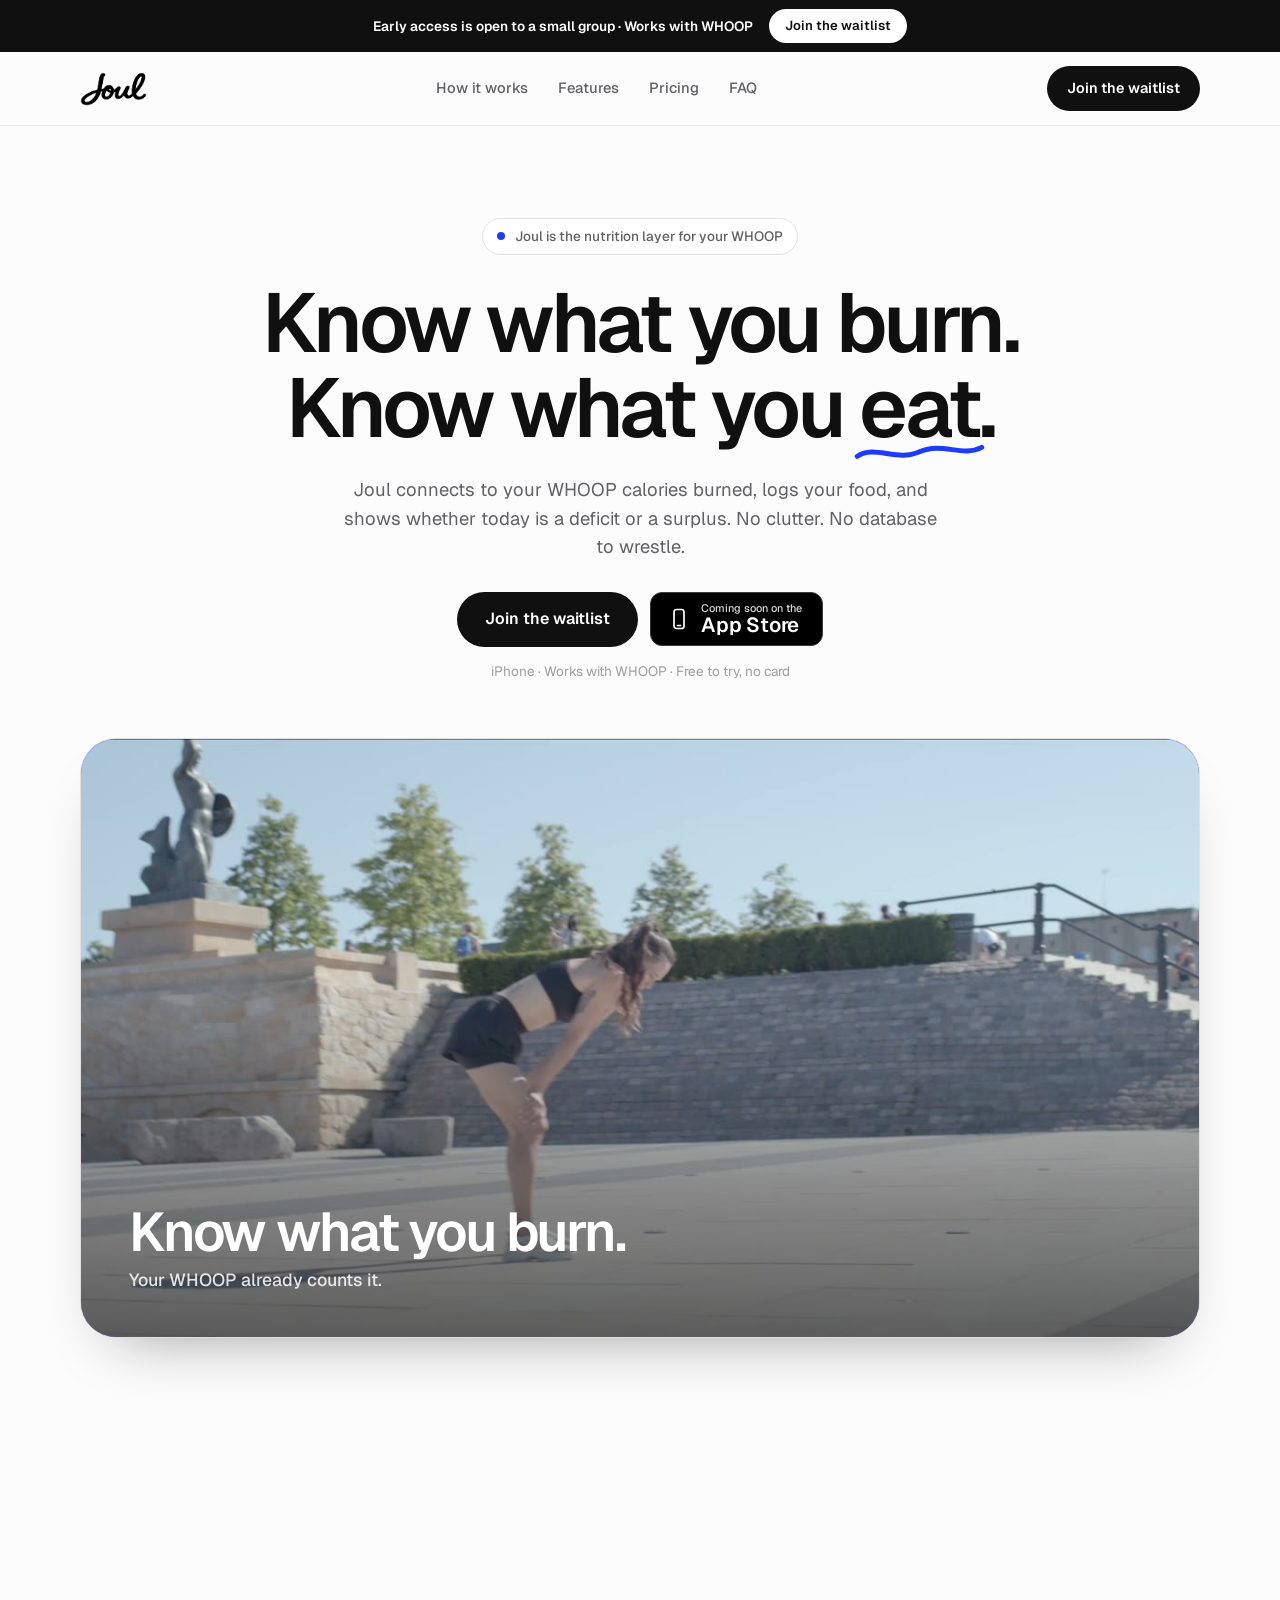
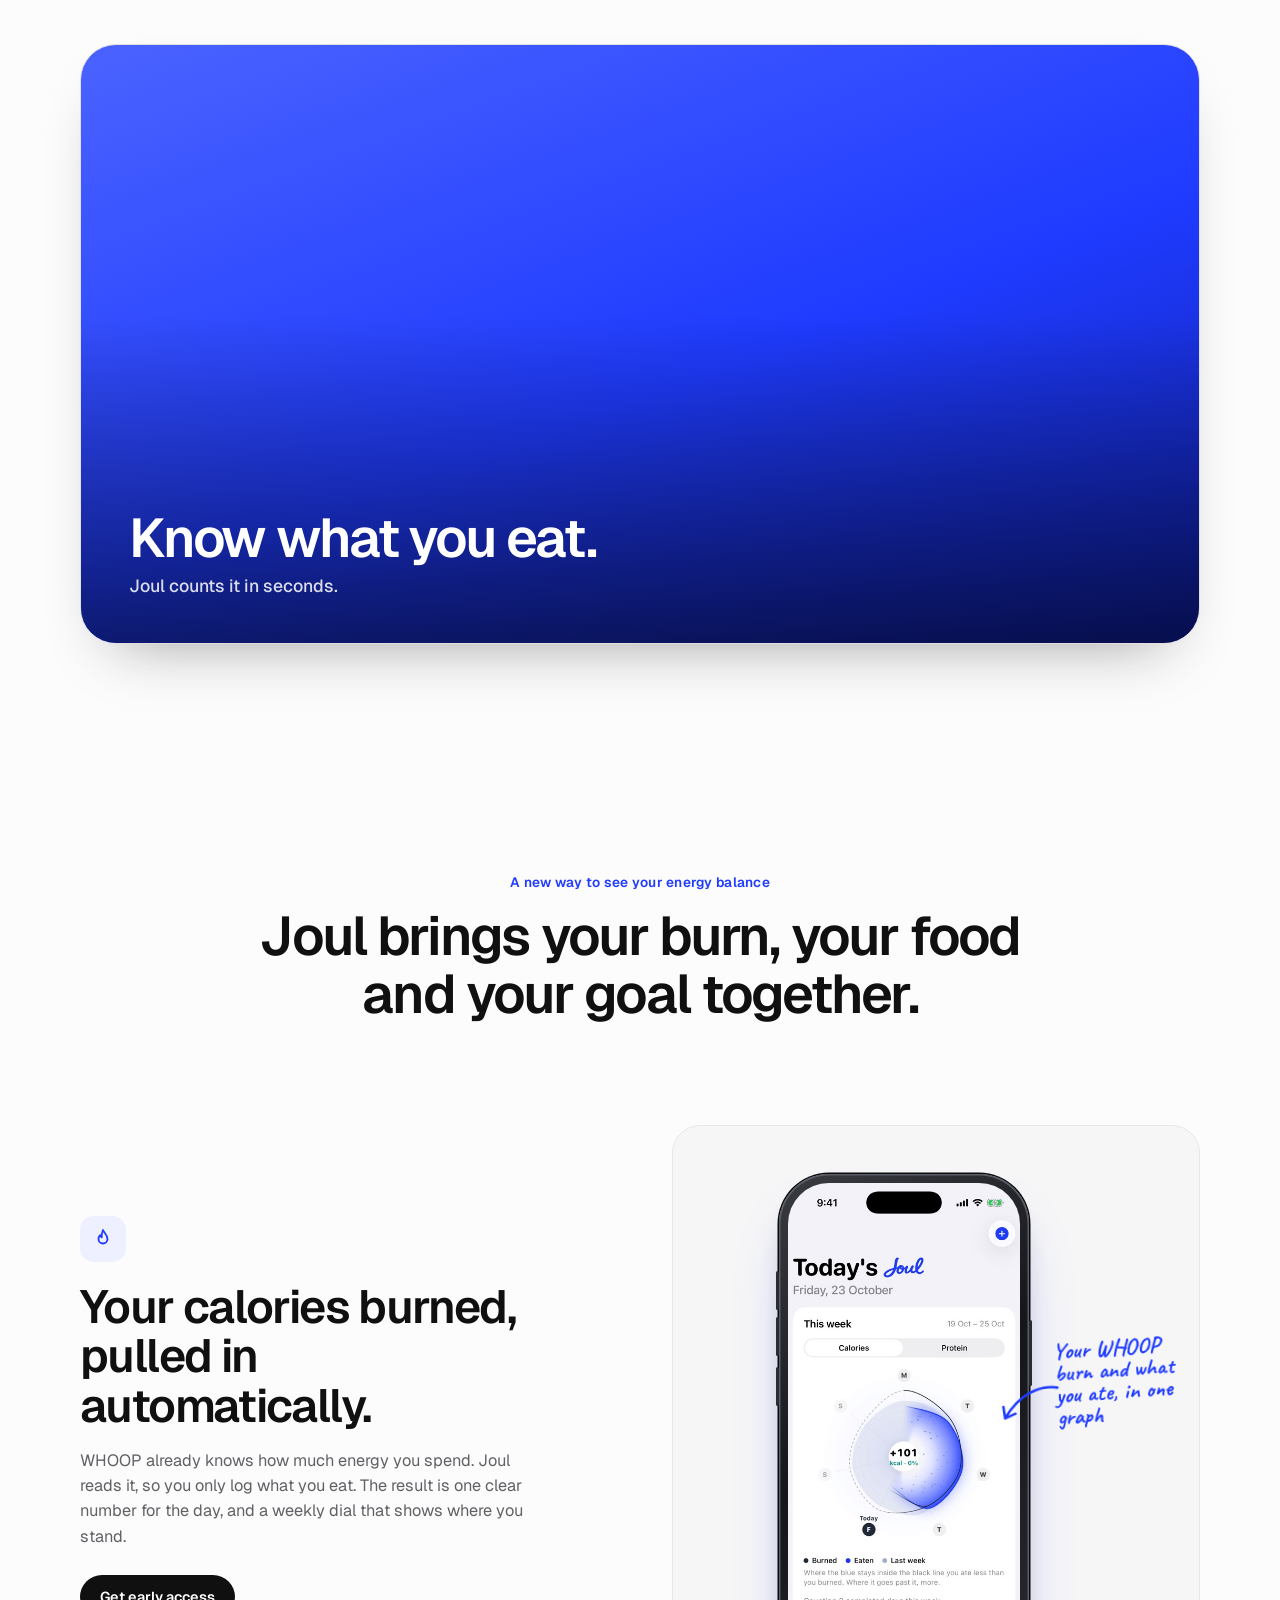
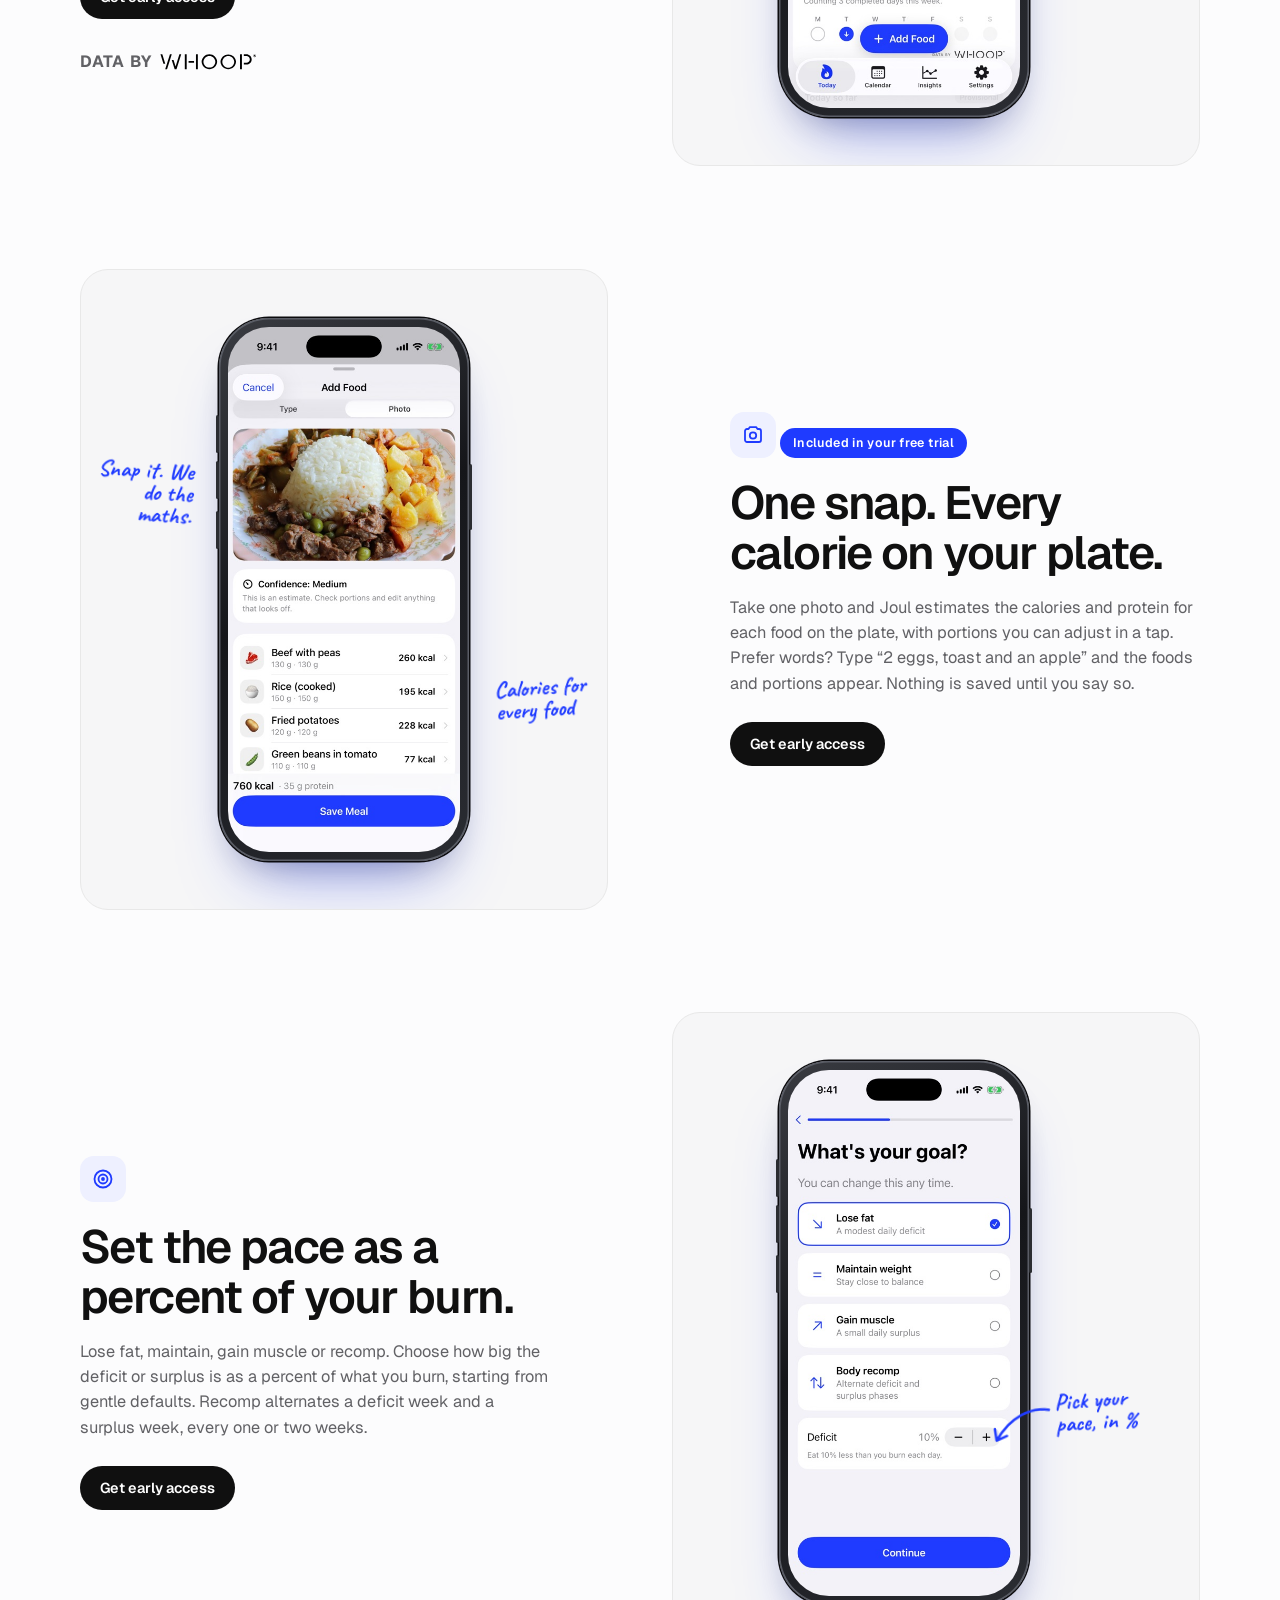
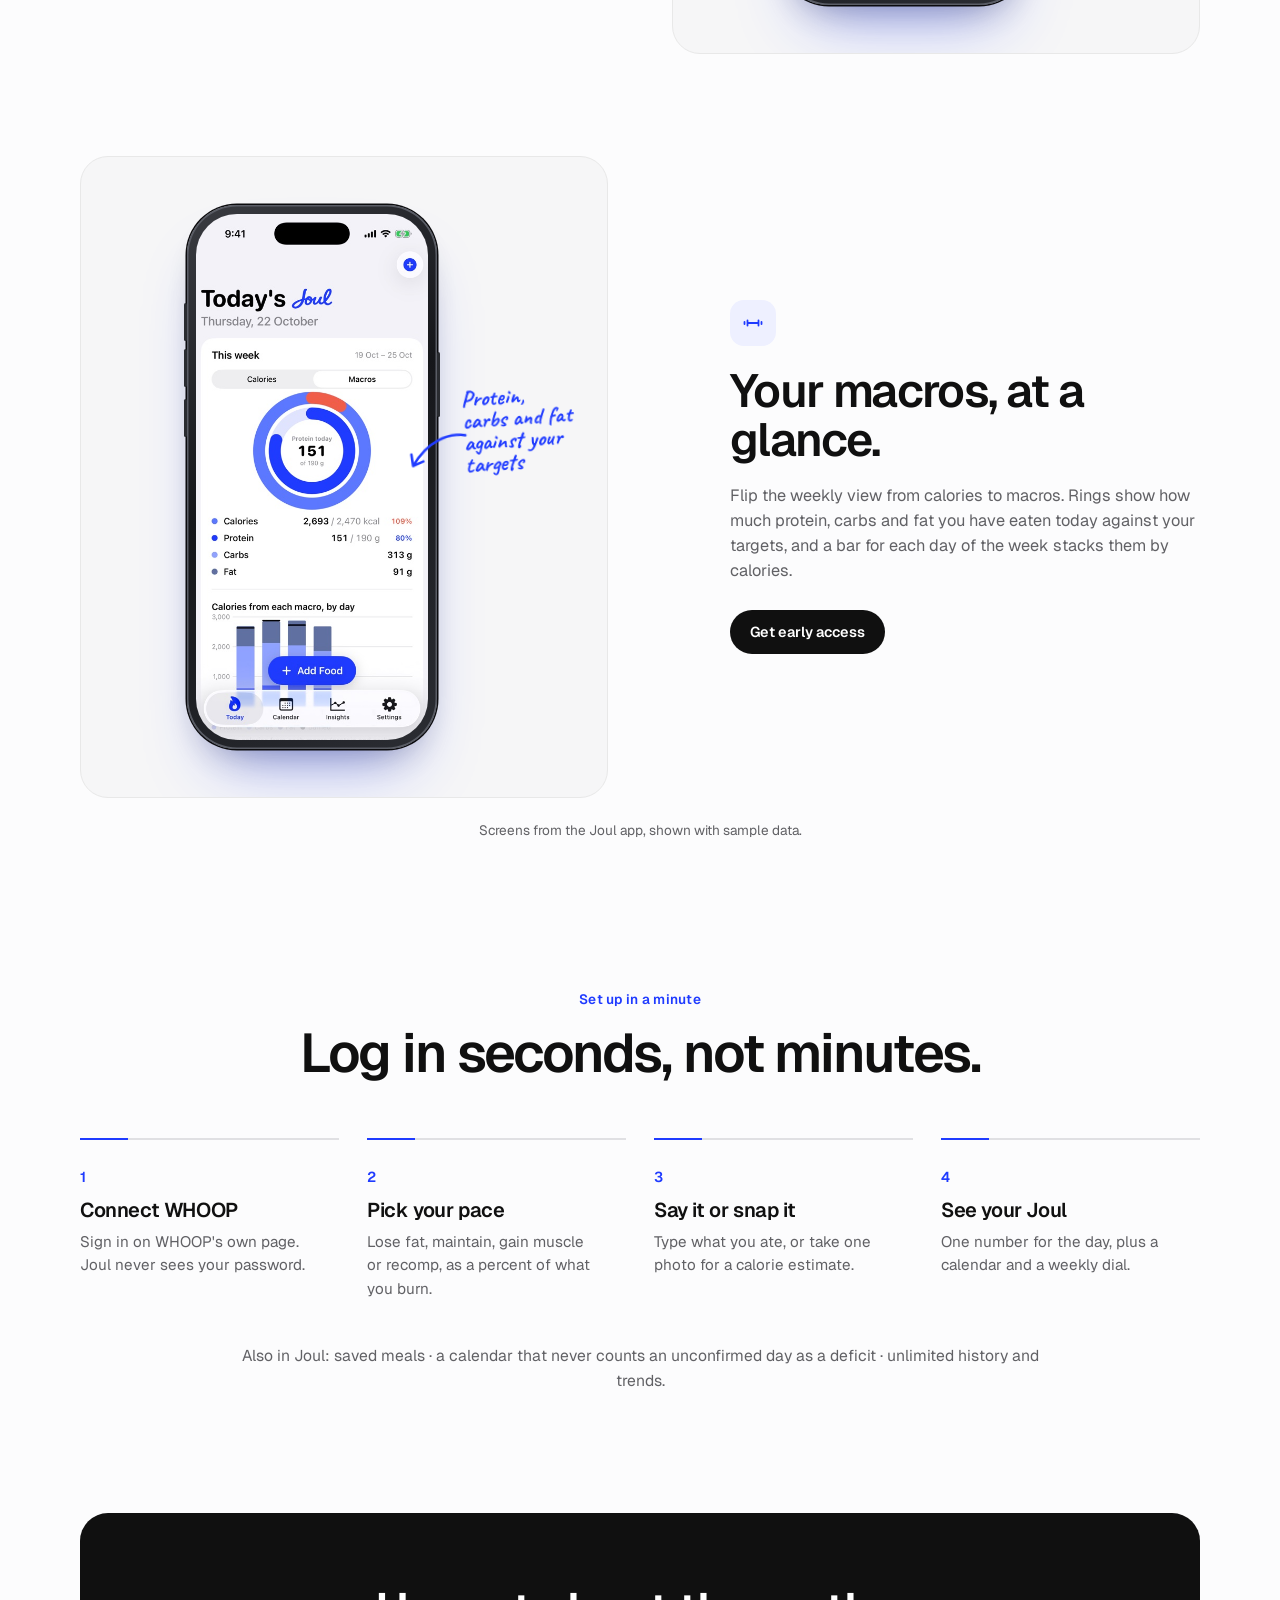
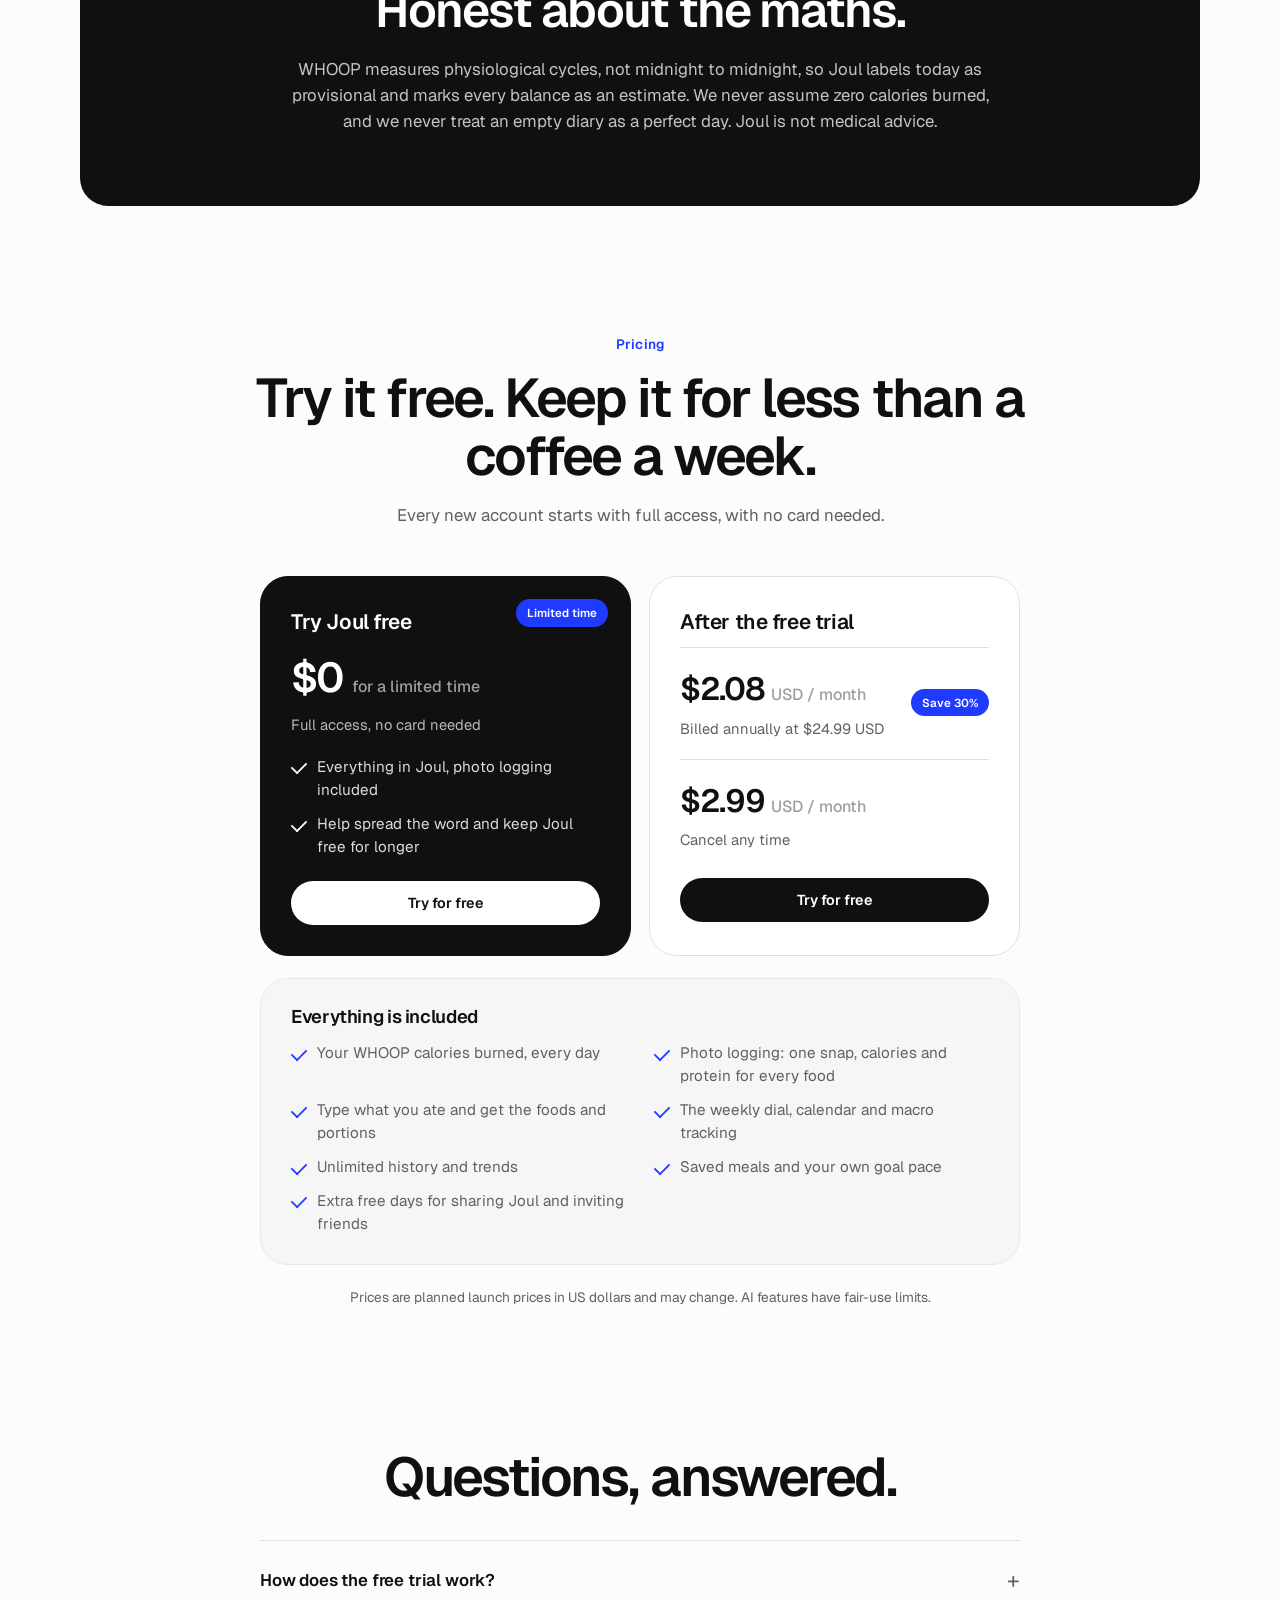
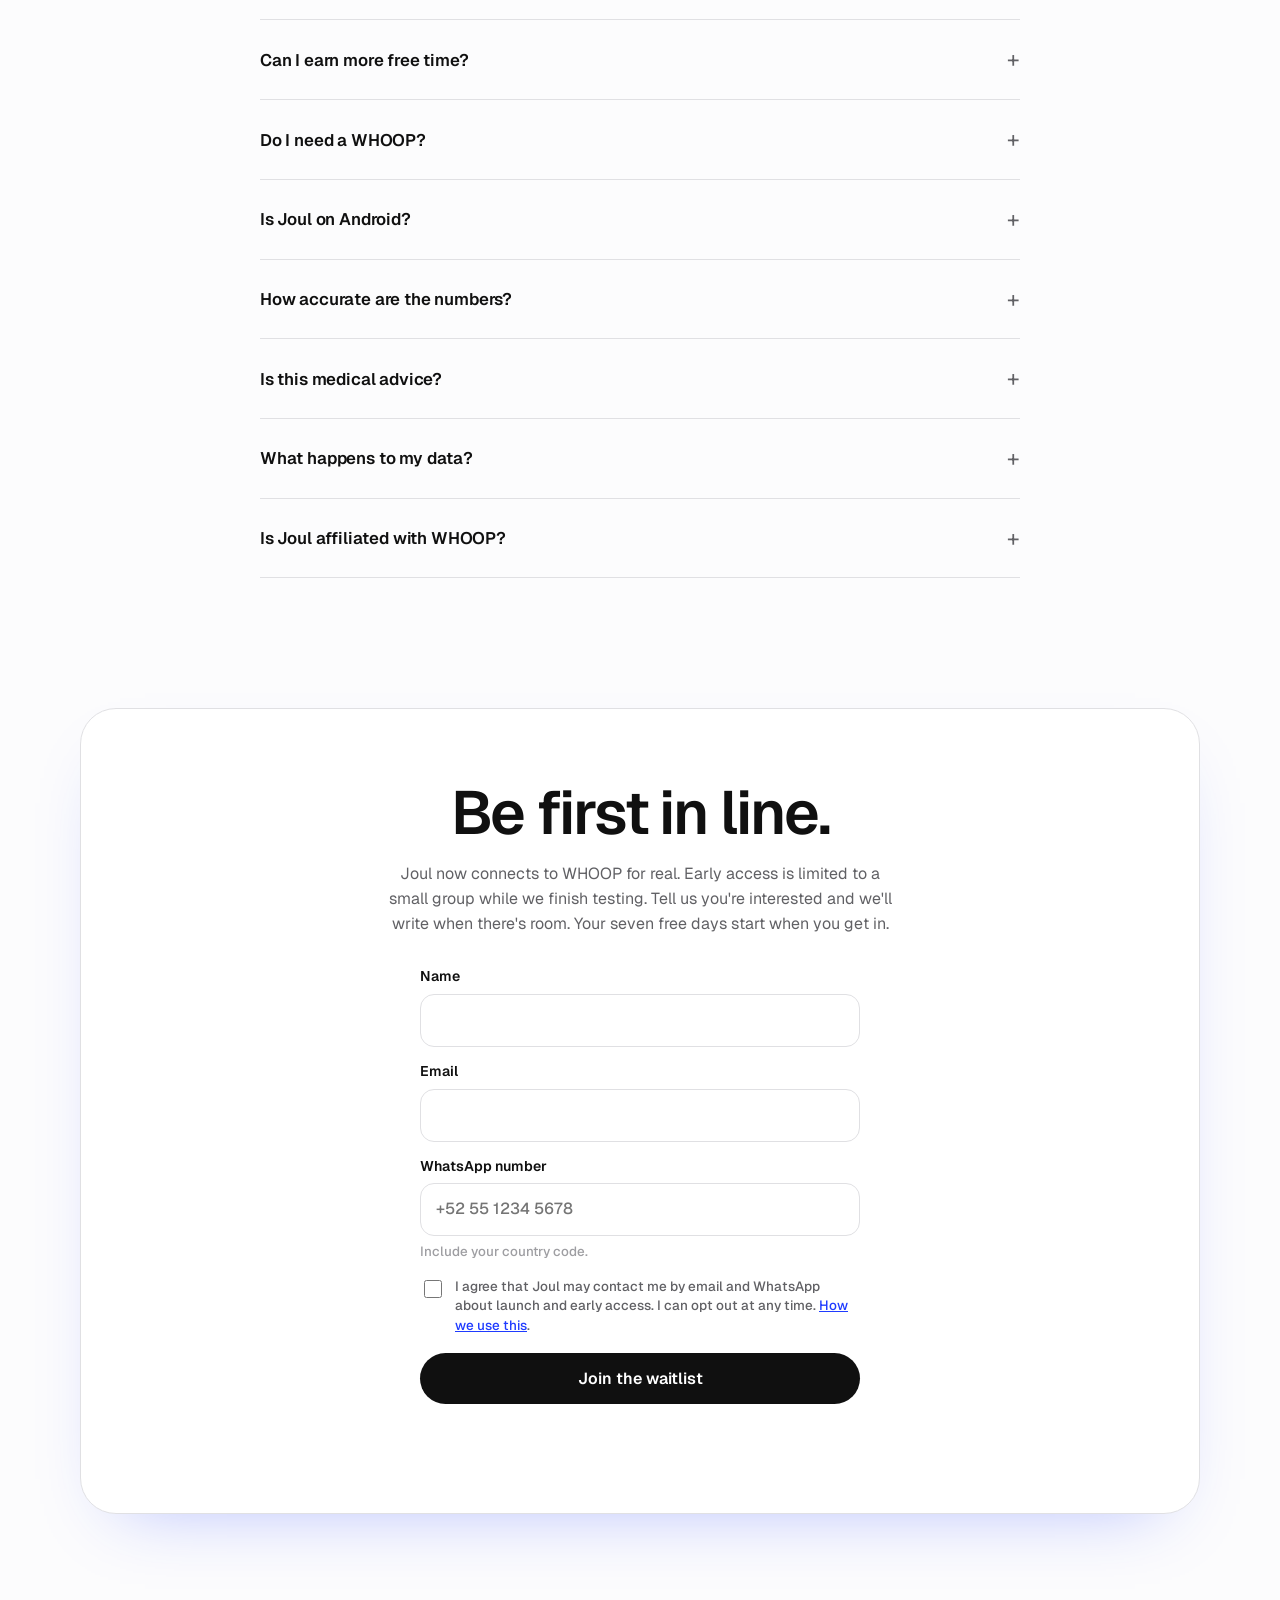
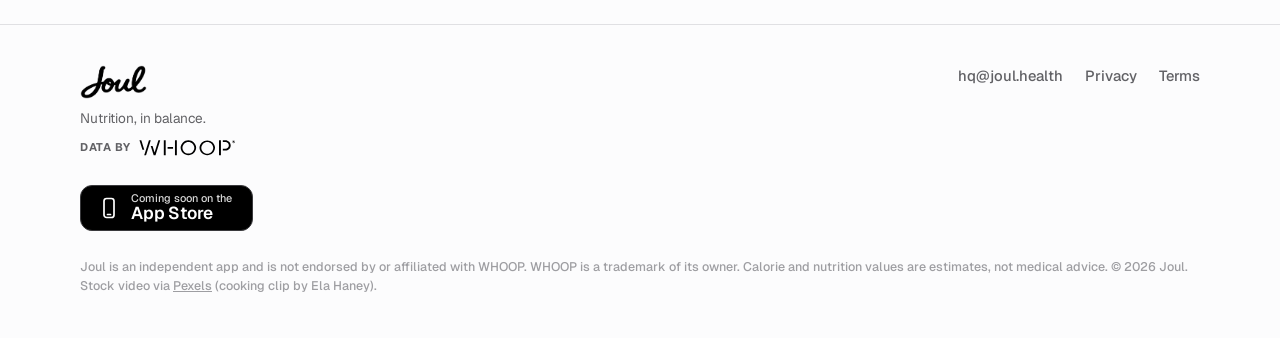
==== commit f8712ff9: "Macros screenshot: one burn mark per bar Co-Authored-By: Claude Sonnet 5.5 <noreply@anthropic.com>" ====
--- a/index.html
+++ b/index.html
@@ -106,7 +106,7 @@
         <p>Flip the weekly view from calories to macros. Rings show how much protein, carbs and fat you have eaten today against your targets, and a bar for each day of the week stacks them by calories.</p>
         <a class="pill pill-dark" href="#waitlist">Get early access</a>
       </div>
-      <div class="panel"><div class="shot"><figure class="iphone"><img src="assets/screens/macros.jpg?v=3" alt="The macros view: a ring for protein against its target today, grams of protein, carbs and fat, and a stacked bar for each day of the week" loading="lazy" width="1000" height="2174"></figure><span class="note r " style="top:33%">Protein, carbs and fat against your targets<svg class="arr" viewBox="0 0 64 40" aria-hidden="true"><path d="M62 6 C 44 2, 22 10, 6 34 M6 34 L5 22 M6 34 L17 30"/></svg></span></div></div>
+      <div class="panel"><div class="shot"><figure class="iphone"><img src="assets/screens/macros.jpg?v=4" alt="The macros view: a ring for protein against its target today, grams of protein, carbs and fat, and a stacked bar for each day of the week" loading="lazy" width="1000" height="2174"></figure><span class="note r " style="top:33%">Protein, carbs and fat against your targets<svg class="arr" viewBox="0 0 64 40" aria-hidden="true"><path d="M62 6 C 44 2, 22 10, 6 34 M6 34 L5 22 M6 34 L17 30"/></svg></span></div></div>
     </article>
     <p class="fine center">Screens from the Joul app, shown with sample data.</p>
   </section>
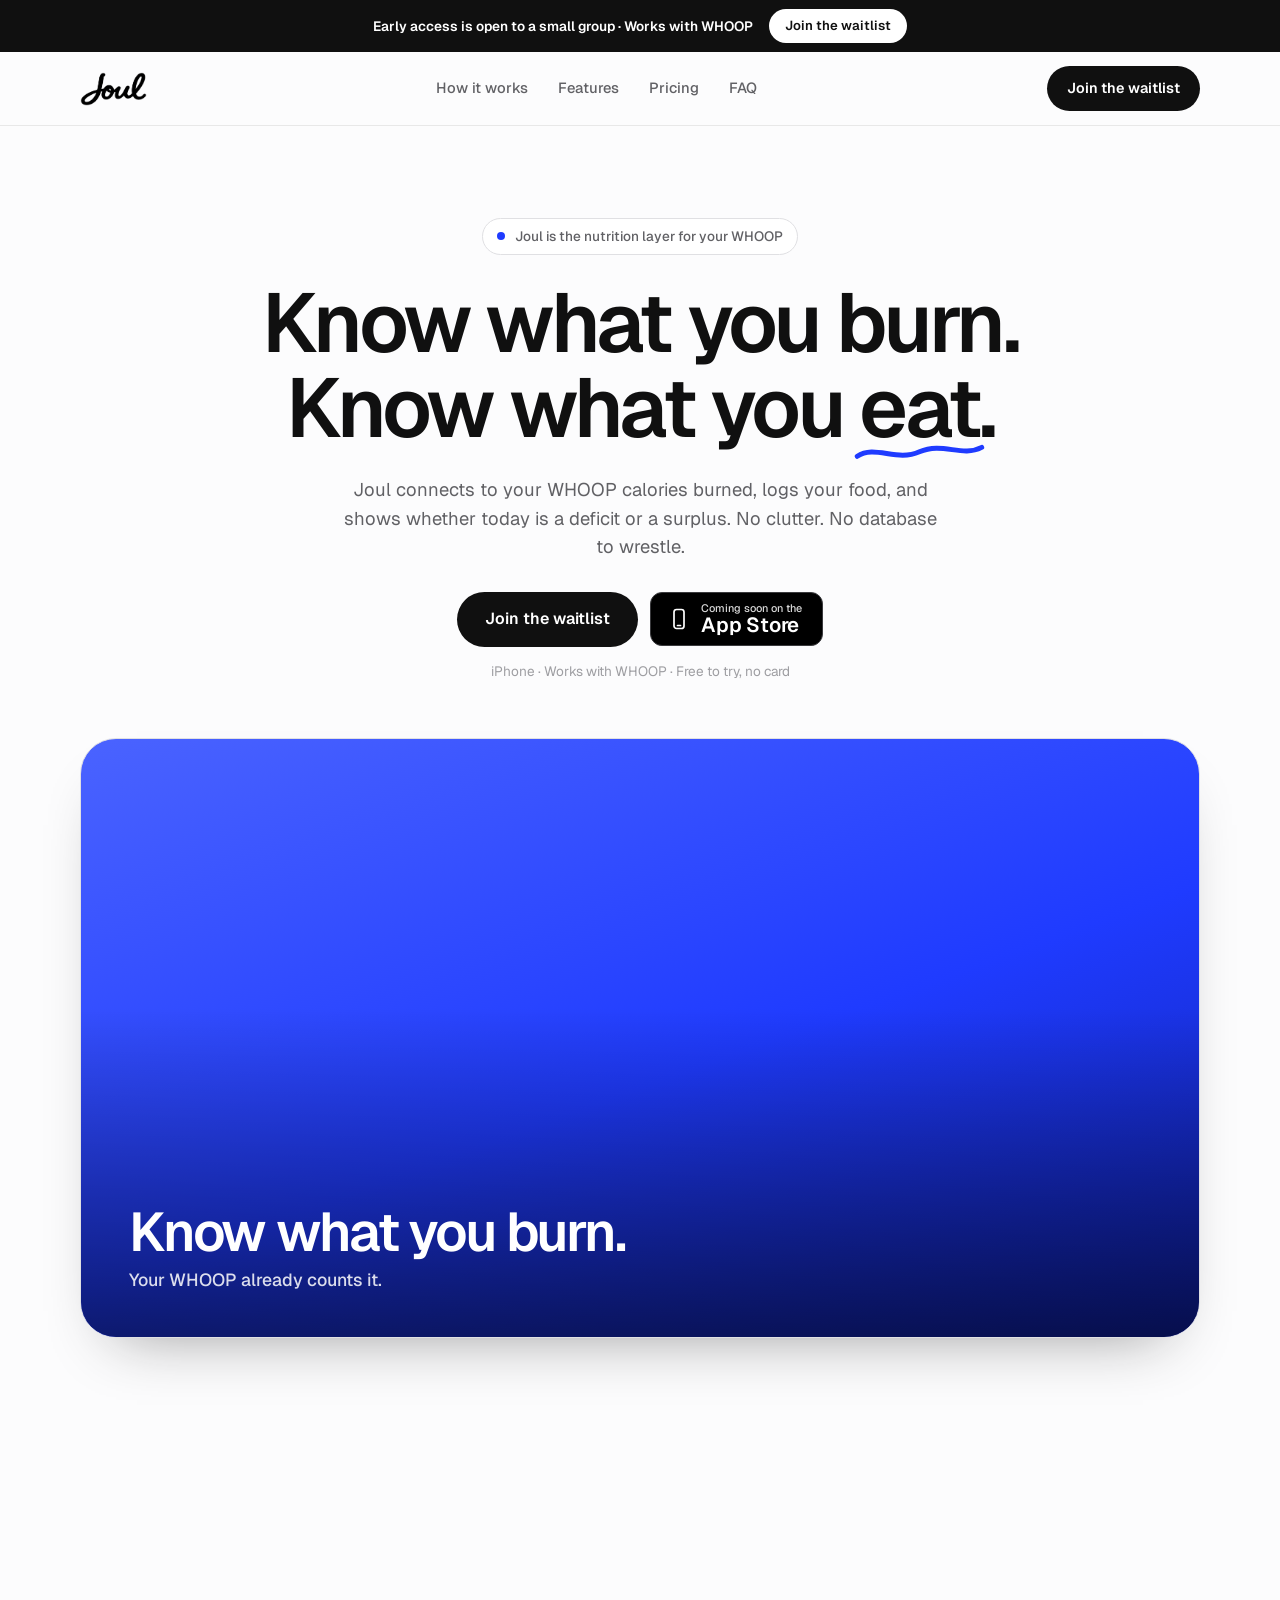
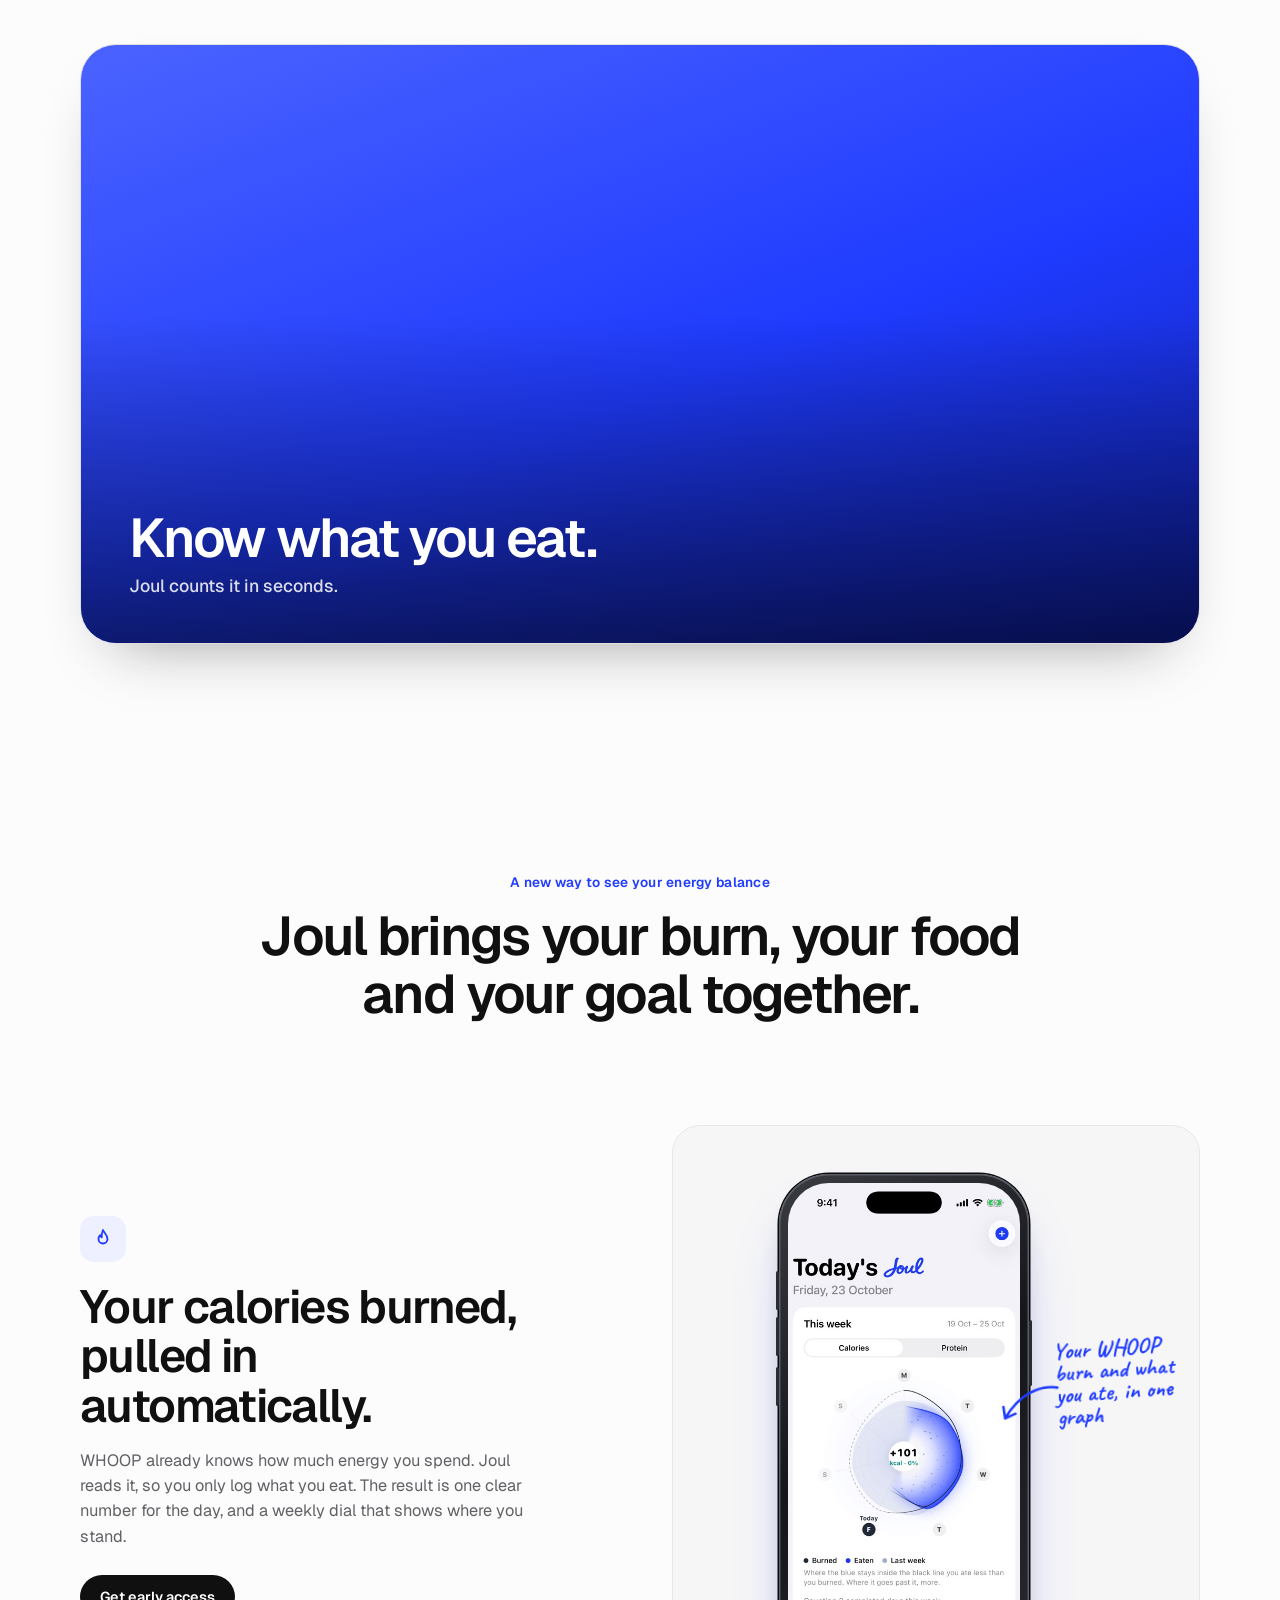
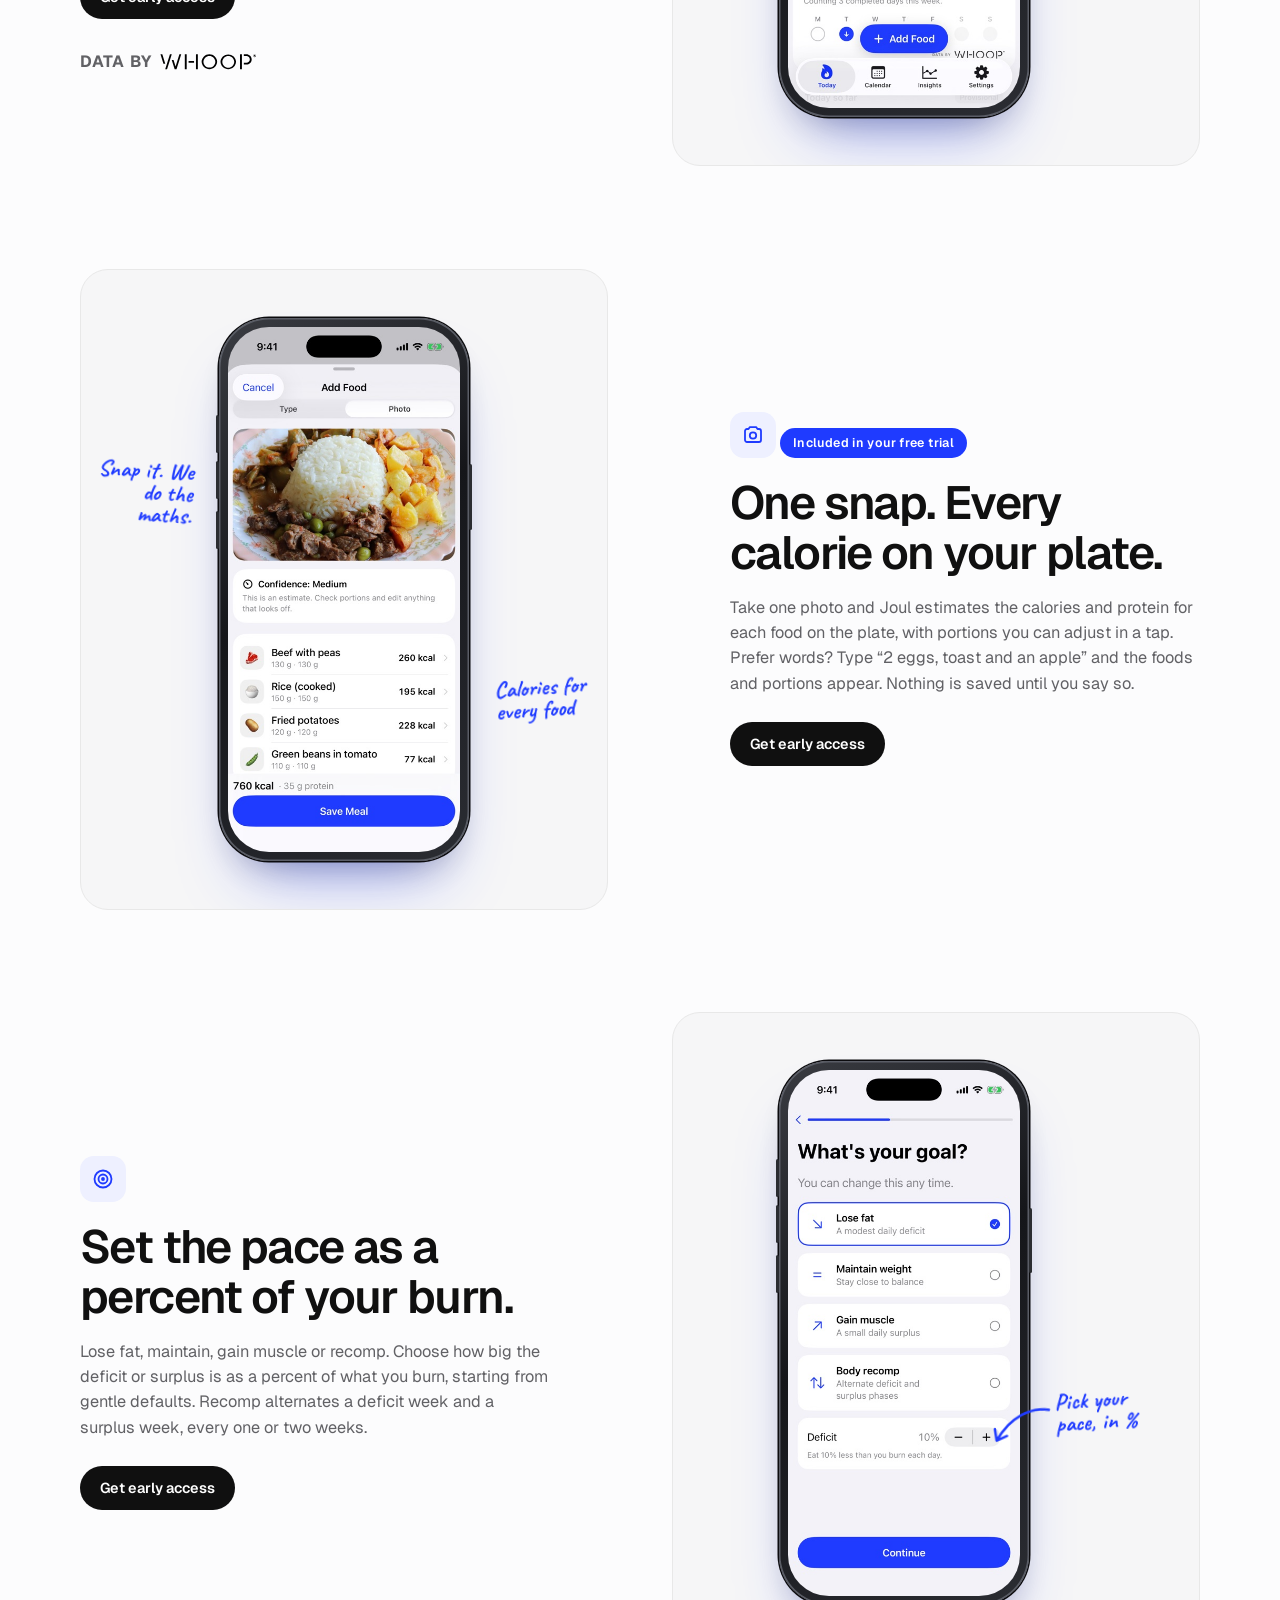
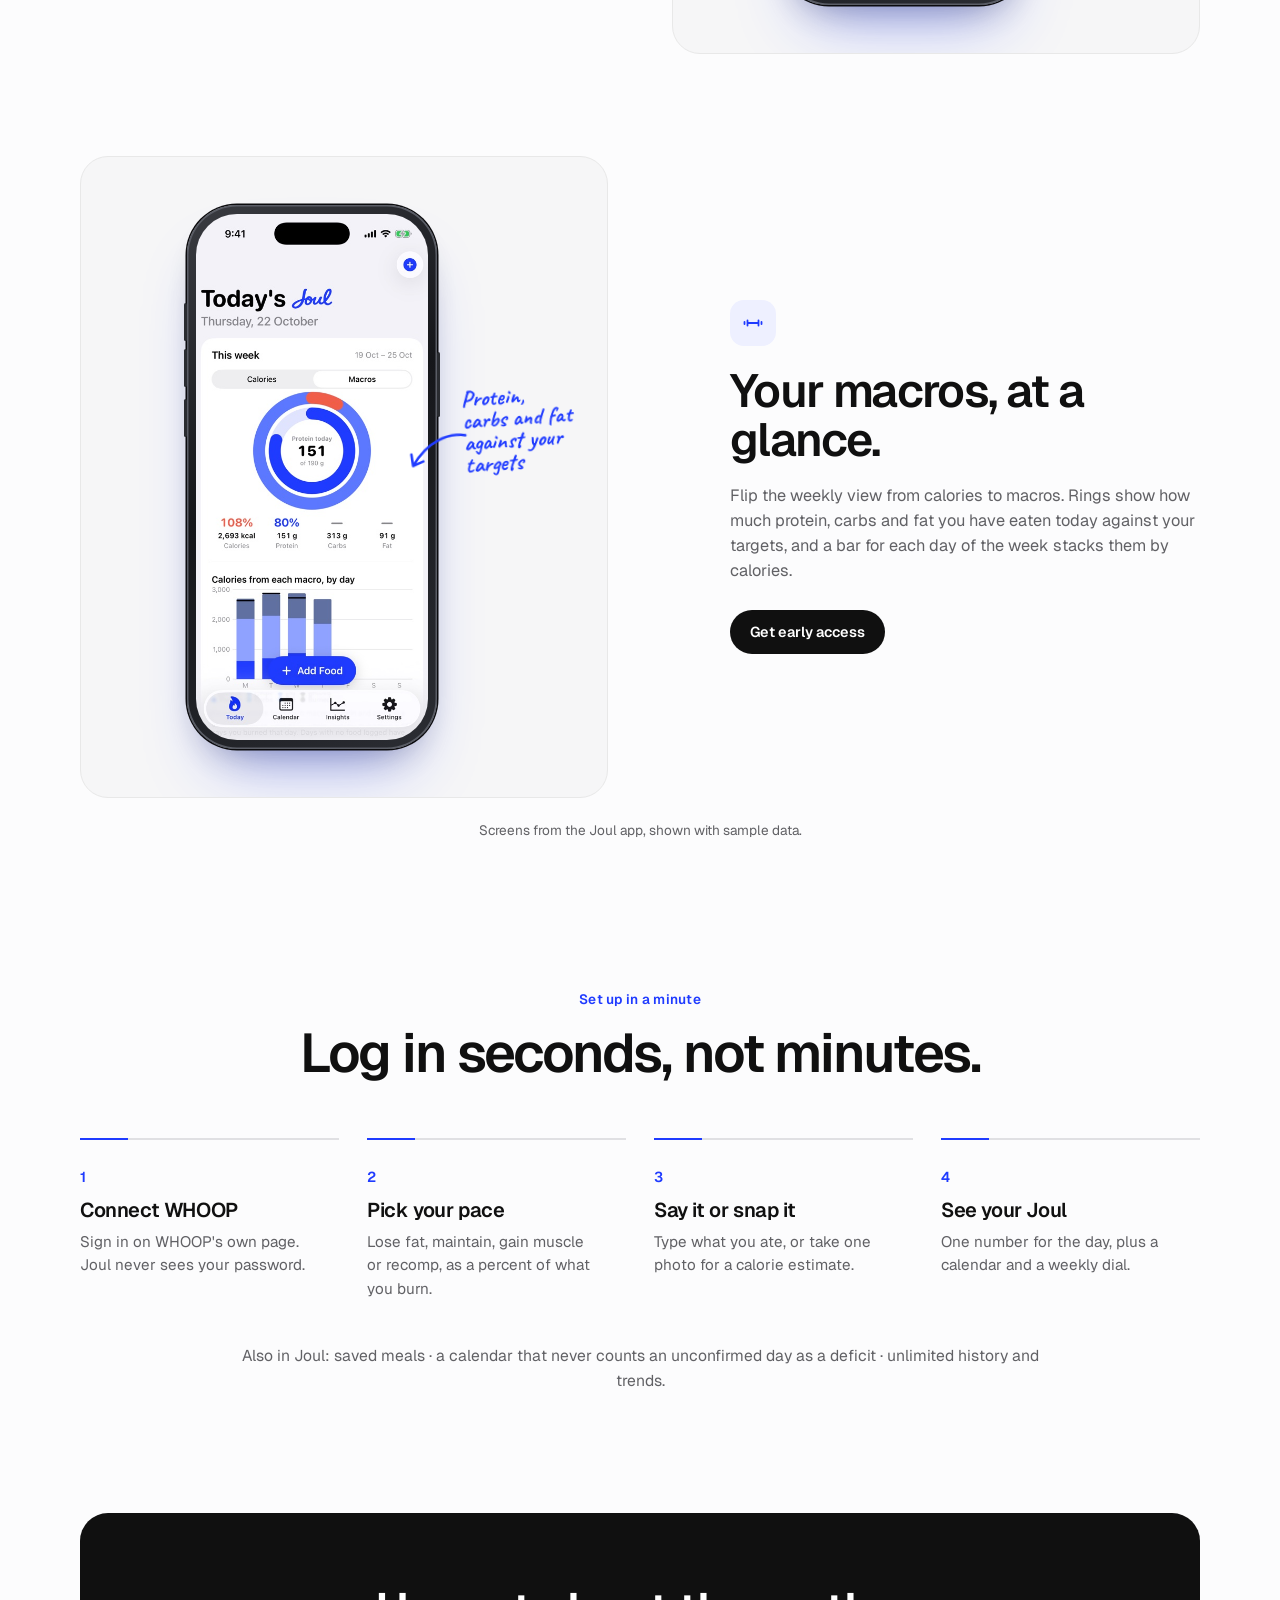
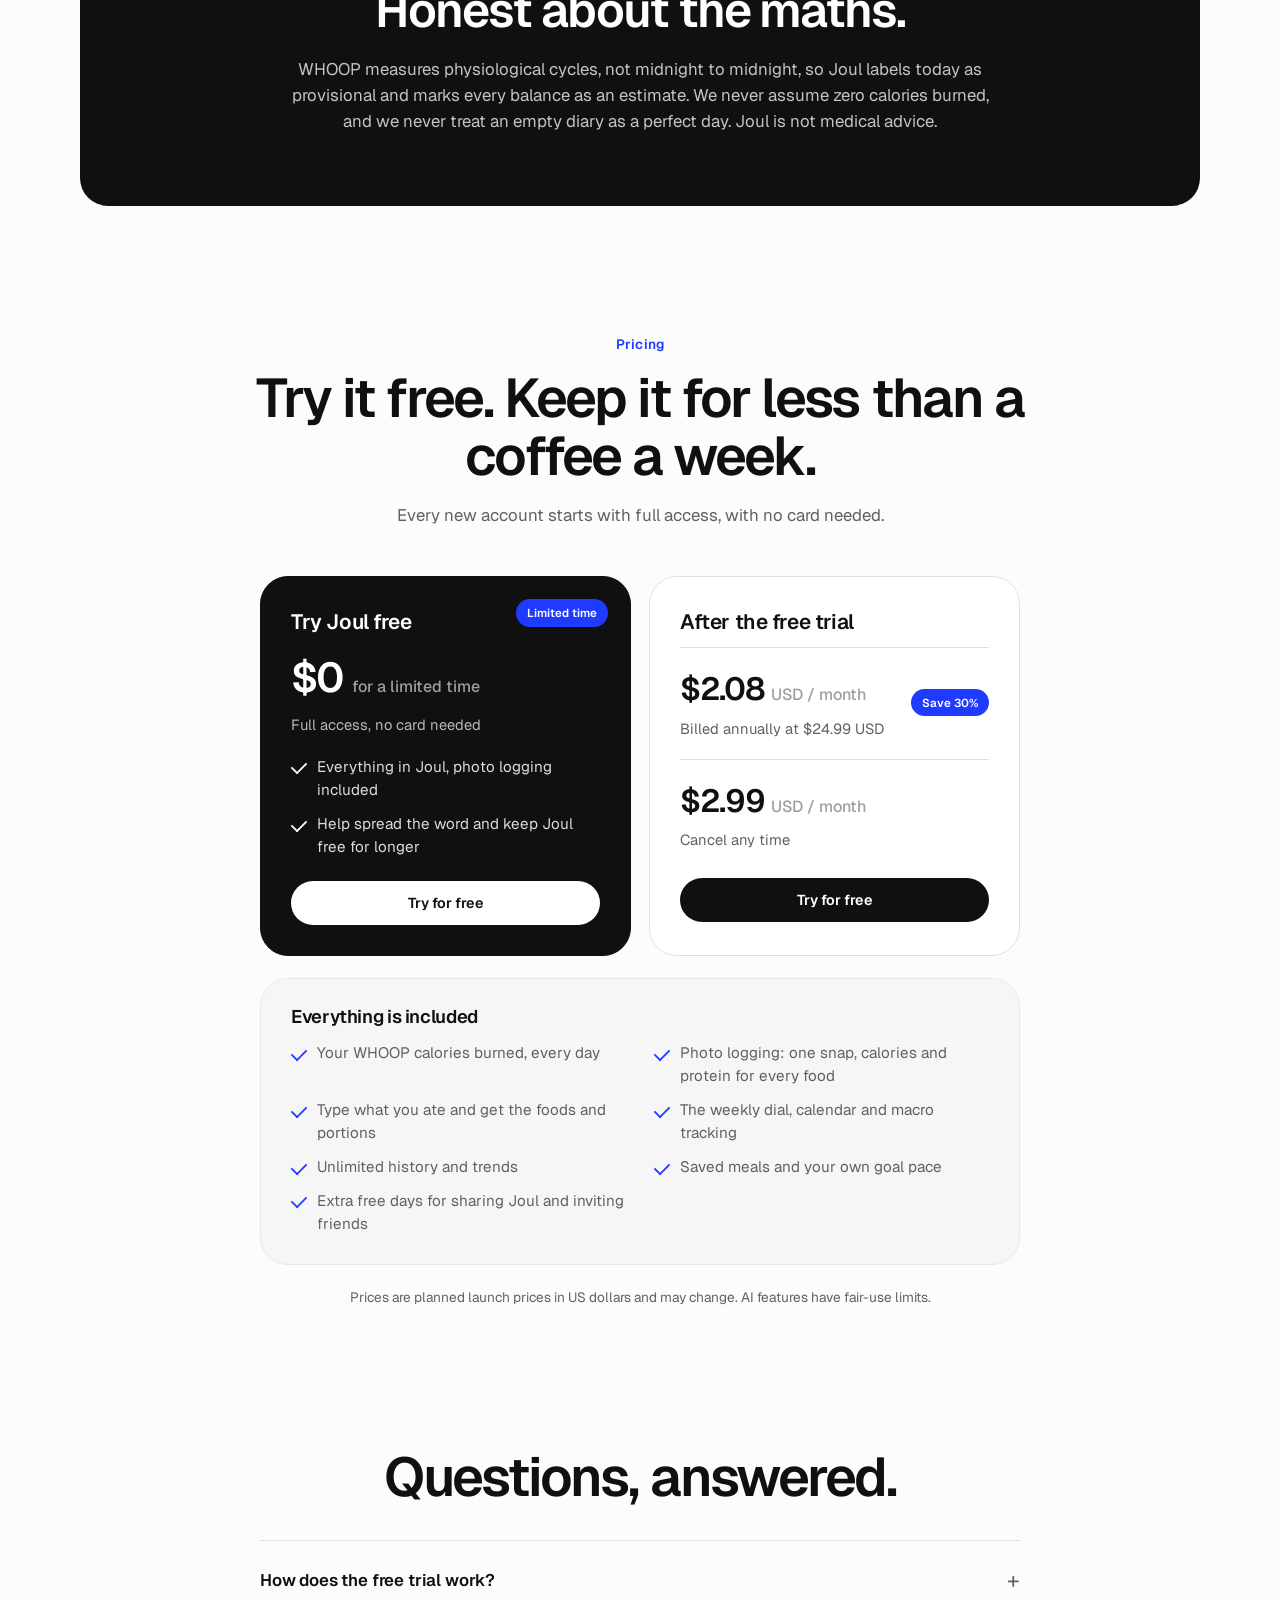
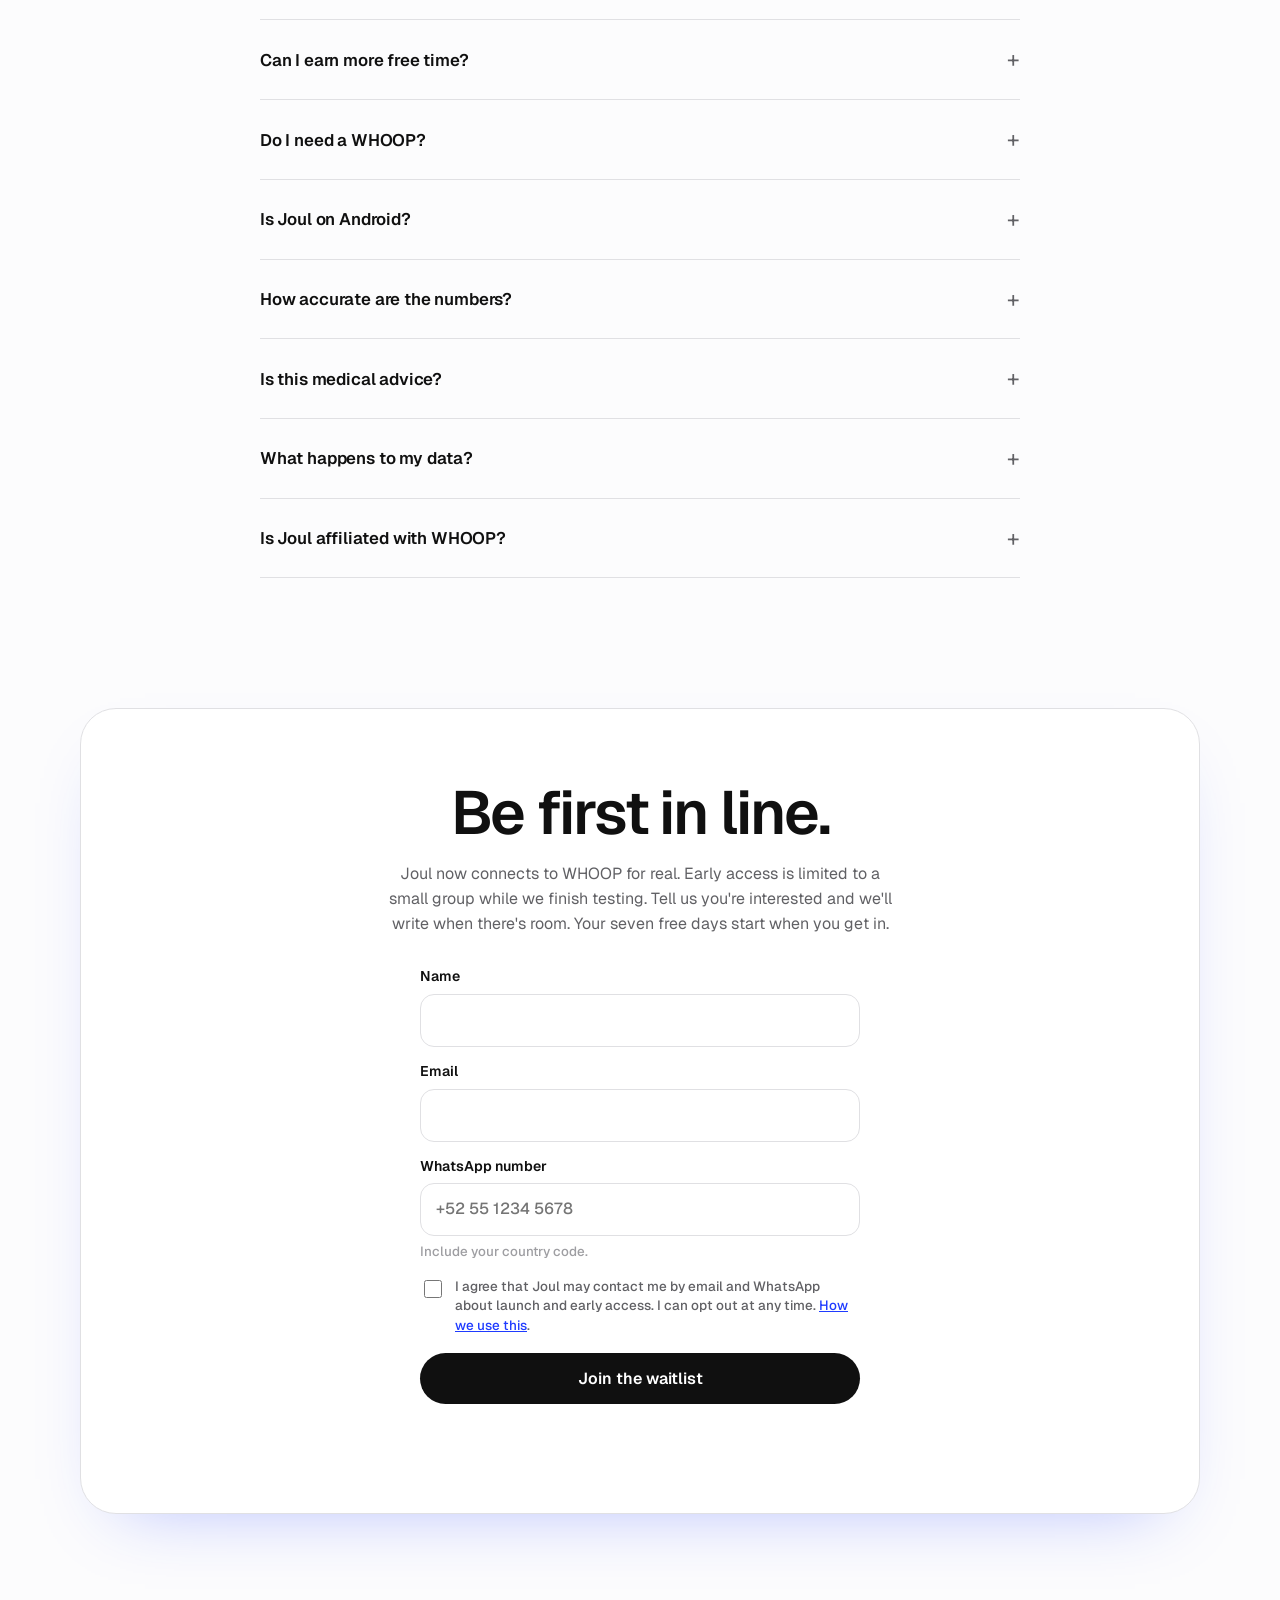
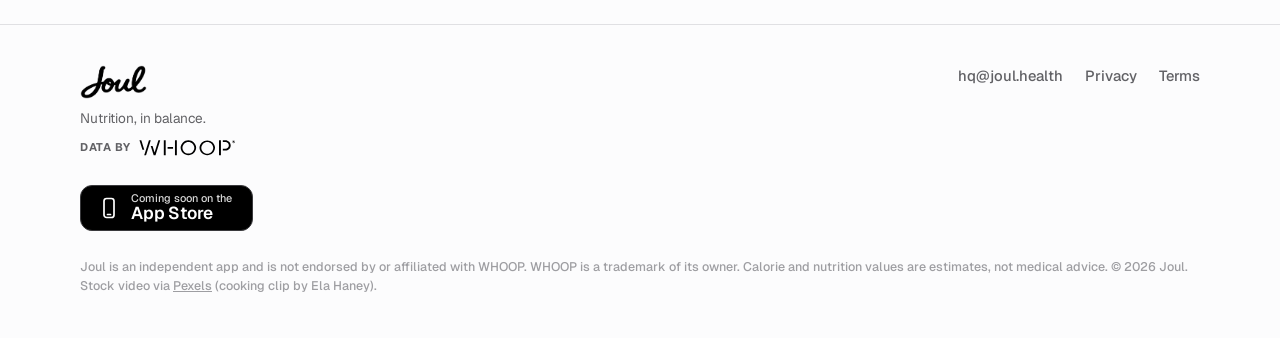
==== commit 1bcb71f1: "Macros screenshot: summary strip and shared target Co-Authored-By: Claude Sonnet 5.5 <noreply@anthro" ====
--- a/index.html
+++ b/index.html
@@ -106,7 +106,7 @@
         <p>Flip the weekly view from calories to macros. Rings show how much protein, carbs and fat you have eaten today against your targets, and a bar for each day of the week stacks them by calories.</p>
         <a class="pill pill-dark" href="#waitlist">Get early access</a>
       </div>
-      <div class="panel"><div class="shot"><figure class="iphone"><img src="assets/screens/macros.jpg?v=4" alt="The macros view: a ring for protein against its target today, grams of protein, carbs and fat, and a stacked bar for each day of the week" loading="lazy" width="1000" height="2174"></figure><span class="note r " style="top:33%">Protein, carbs and fat against your targets<svg class="arr" viewBox="0 0 64 40" aria-hidden="true"><path d="M62 6 C 44 2, 22 10, 6 34 M6 34 L5 22 M6 34 L17 30"/></svg></span></div></div>
+      <div class="panel"><div class="shot"><figure class="iphone"><img src="assets/screens/macros.jpg?v=5" alt="The macros view: a ring for protein against its target today, grams of protein, carbs and fat, and a stacked bar for each day of the week" loading="lazy" width="1000" height="2174"></figure><span class="note r " style="top:33%">Protein, carbs and fat against your targets<svg class="arr" viewBox="0 0 64 40" aria-hidden="true"><path d="M62 6 C 44 2, 22 10, 6 34 M6 34 L5 22 M6 34 L17 30"/></svg></span></div></div>
     </article>
     <p class="fine center">Screens from the Joul app, shown with sample data.</p>
   </section>
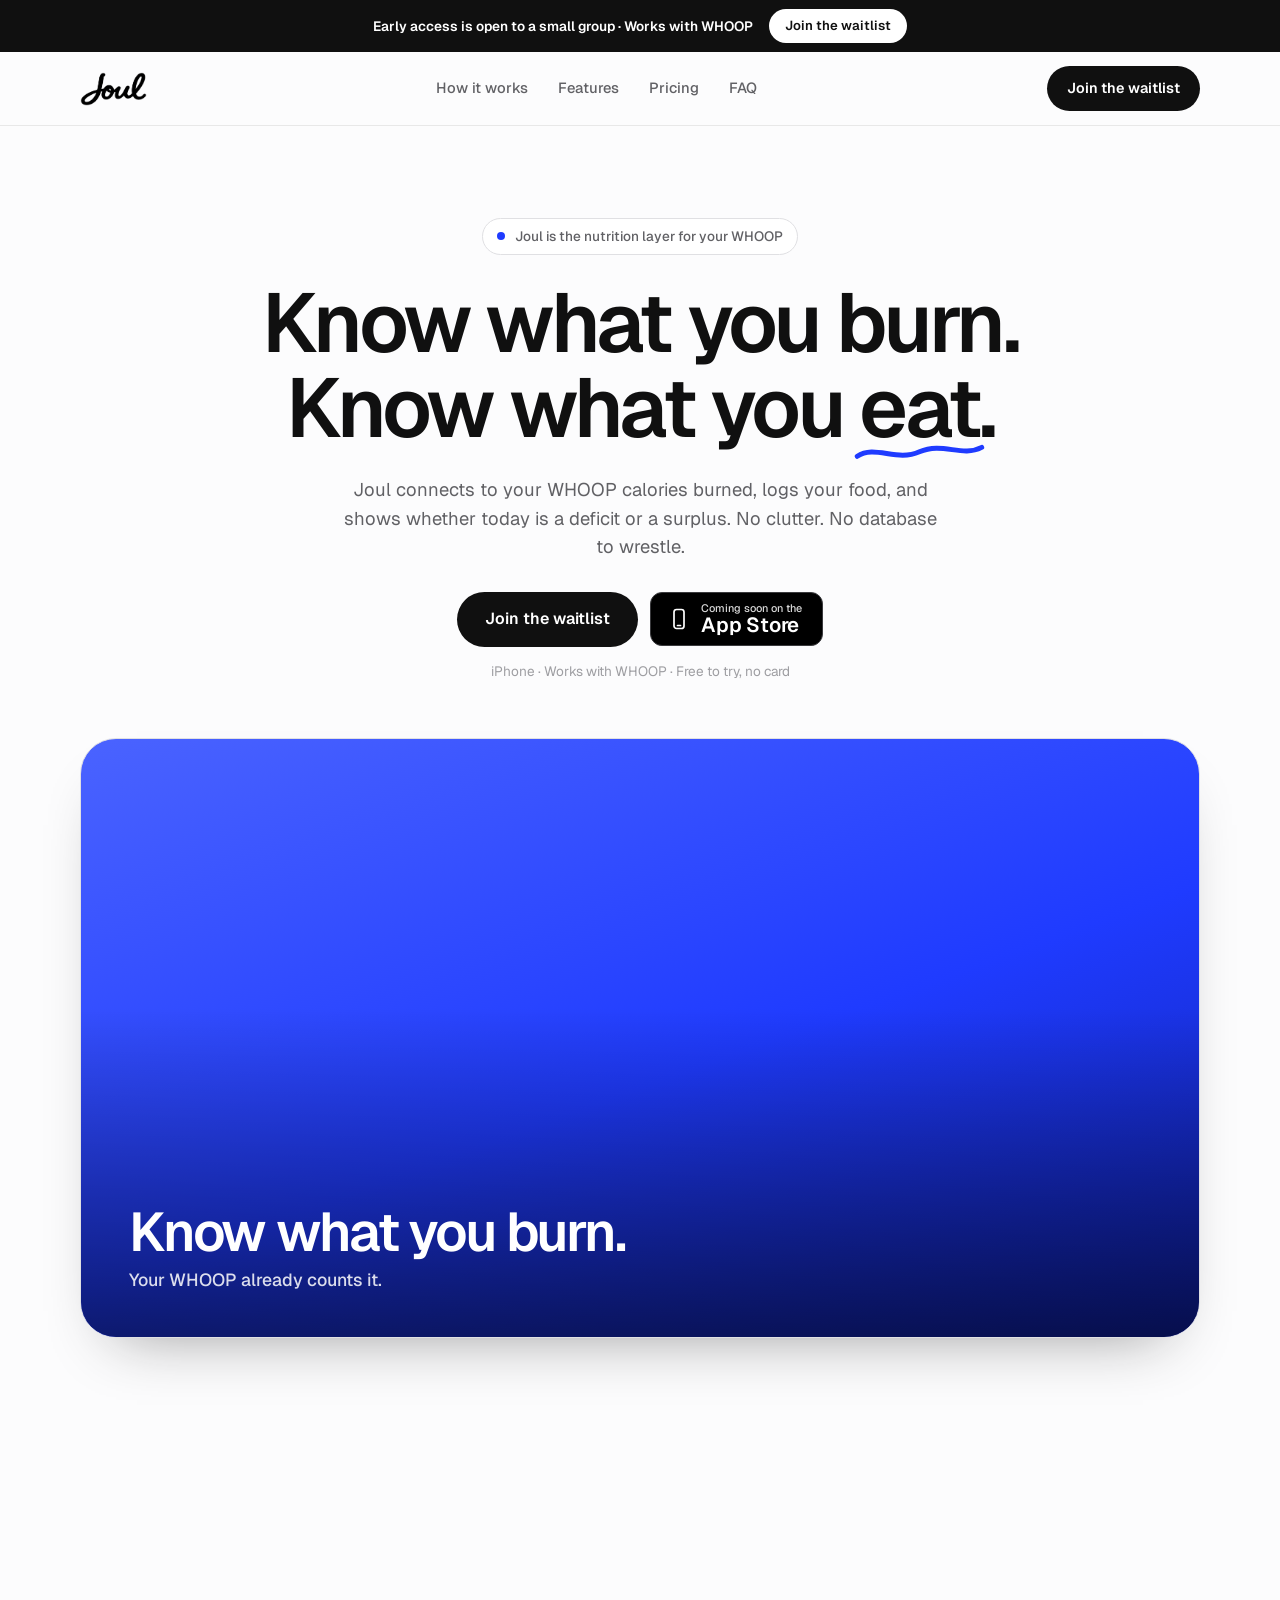
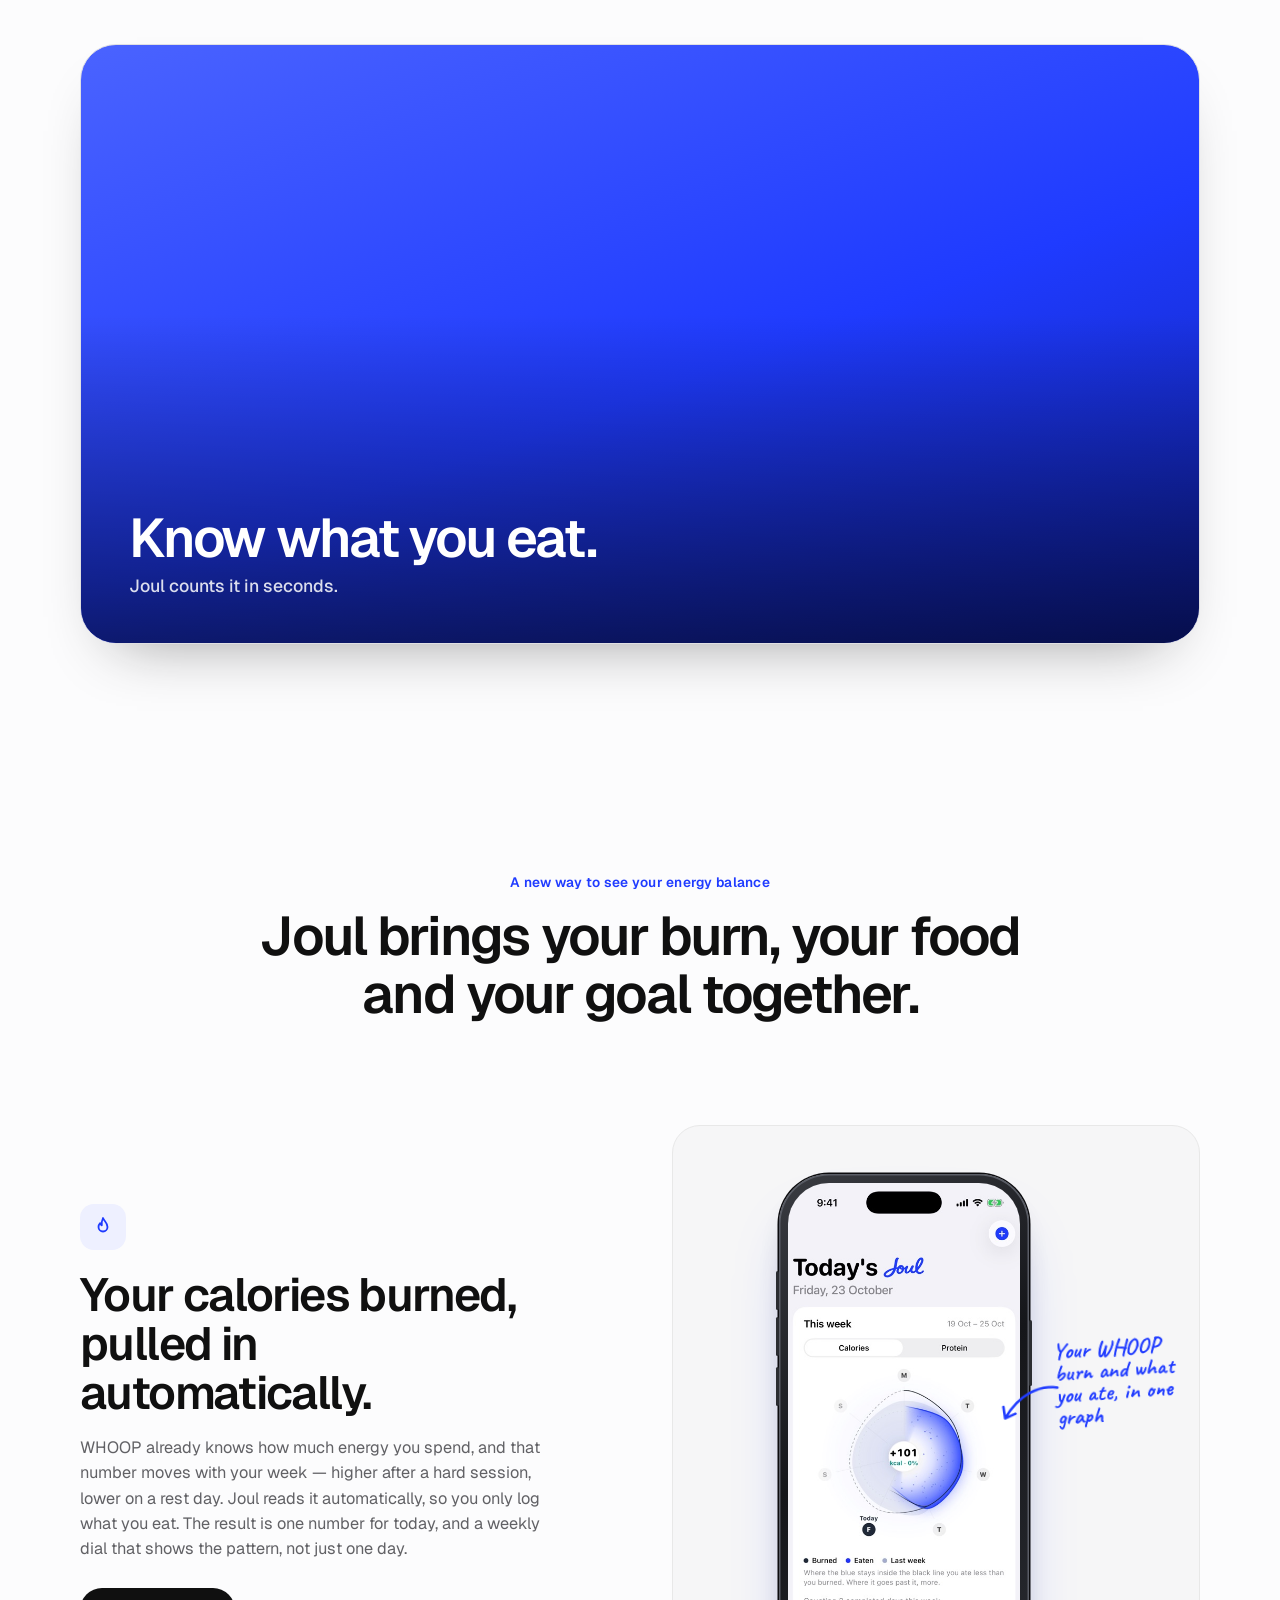
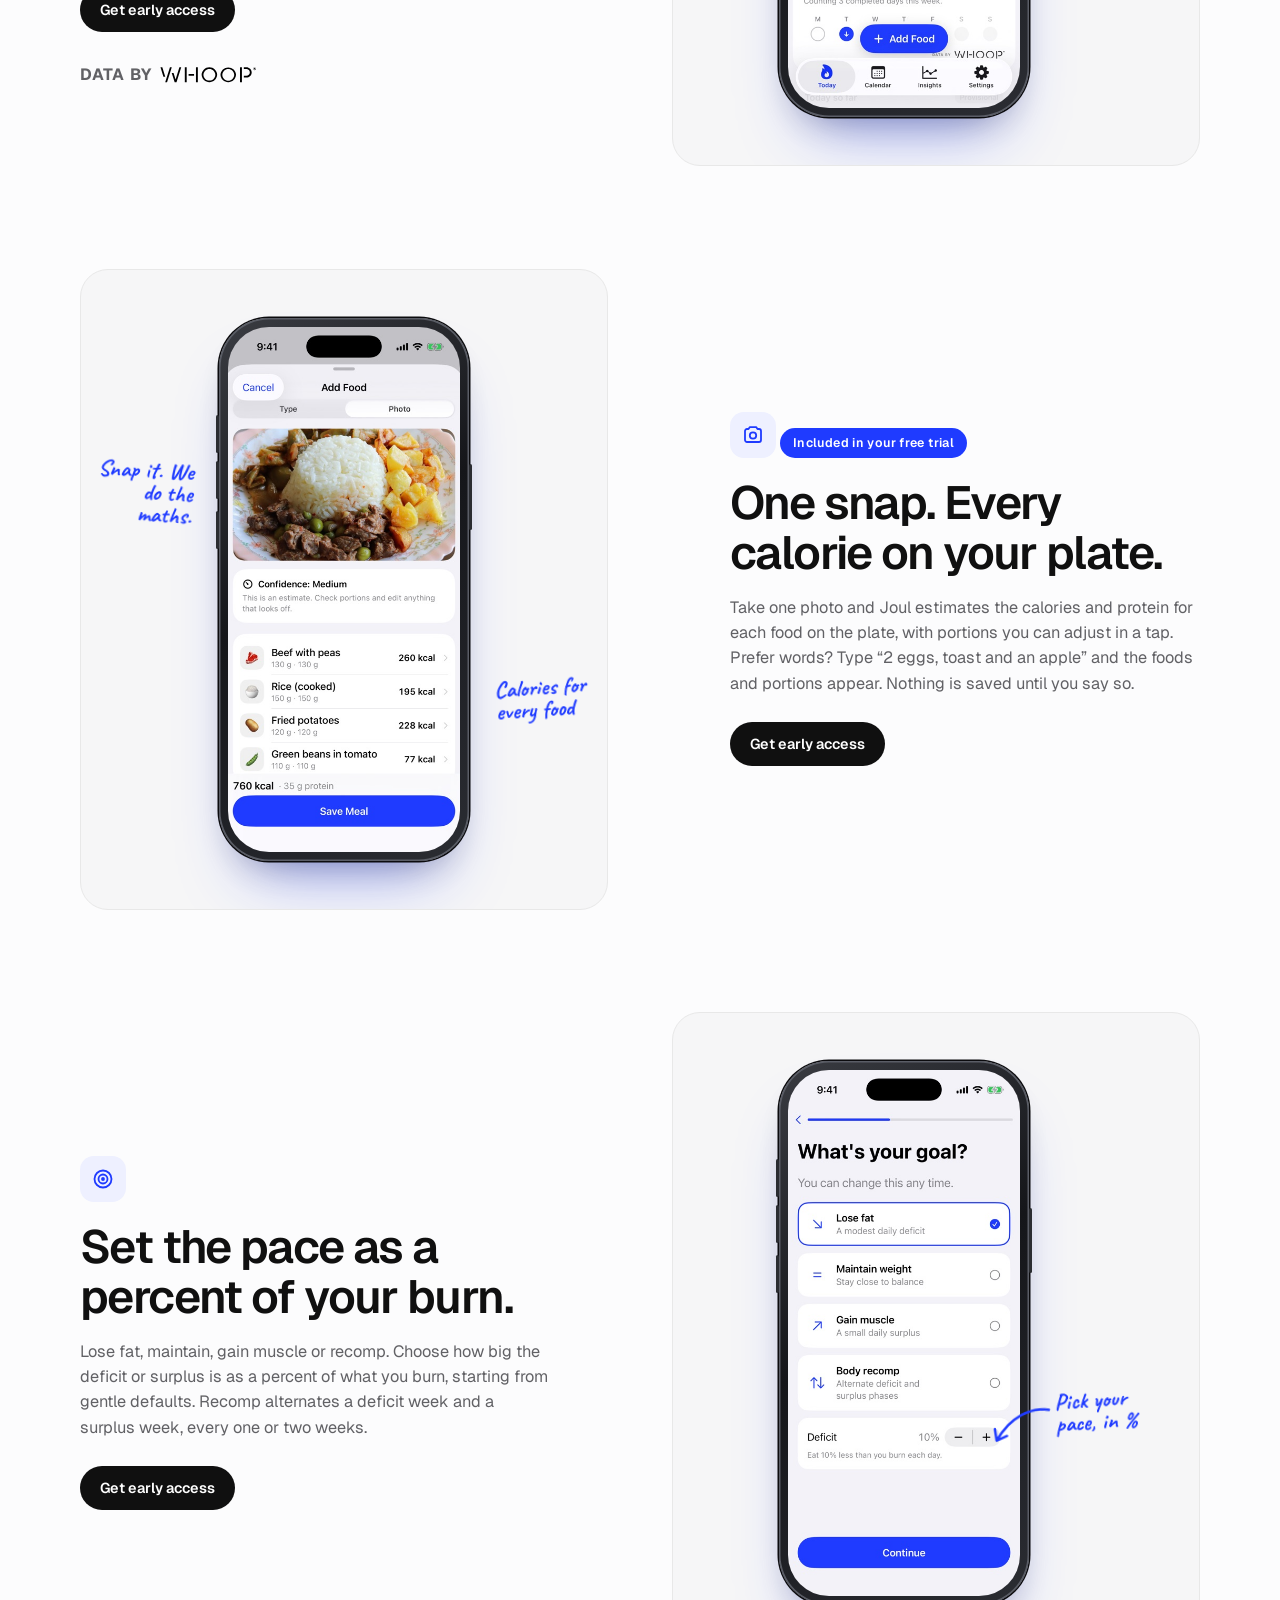
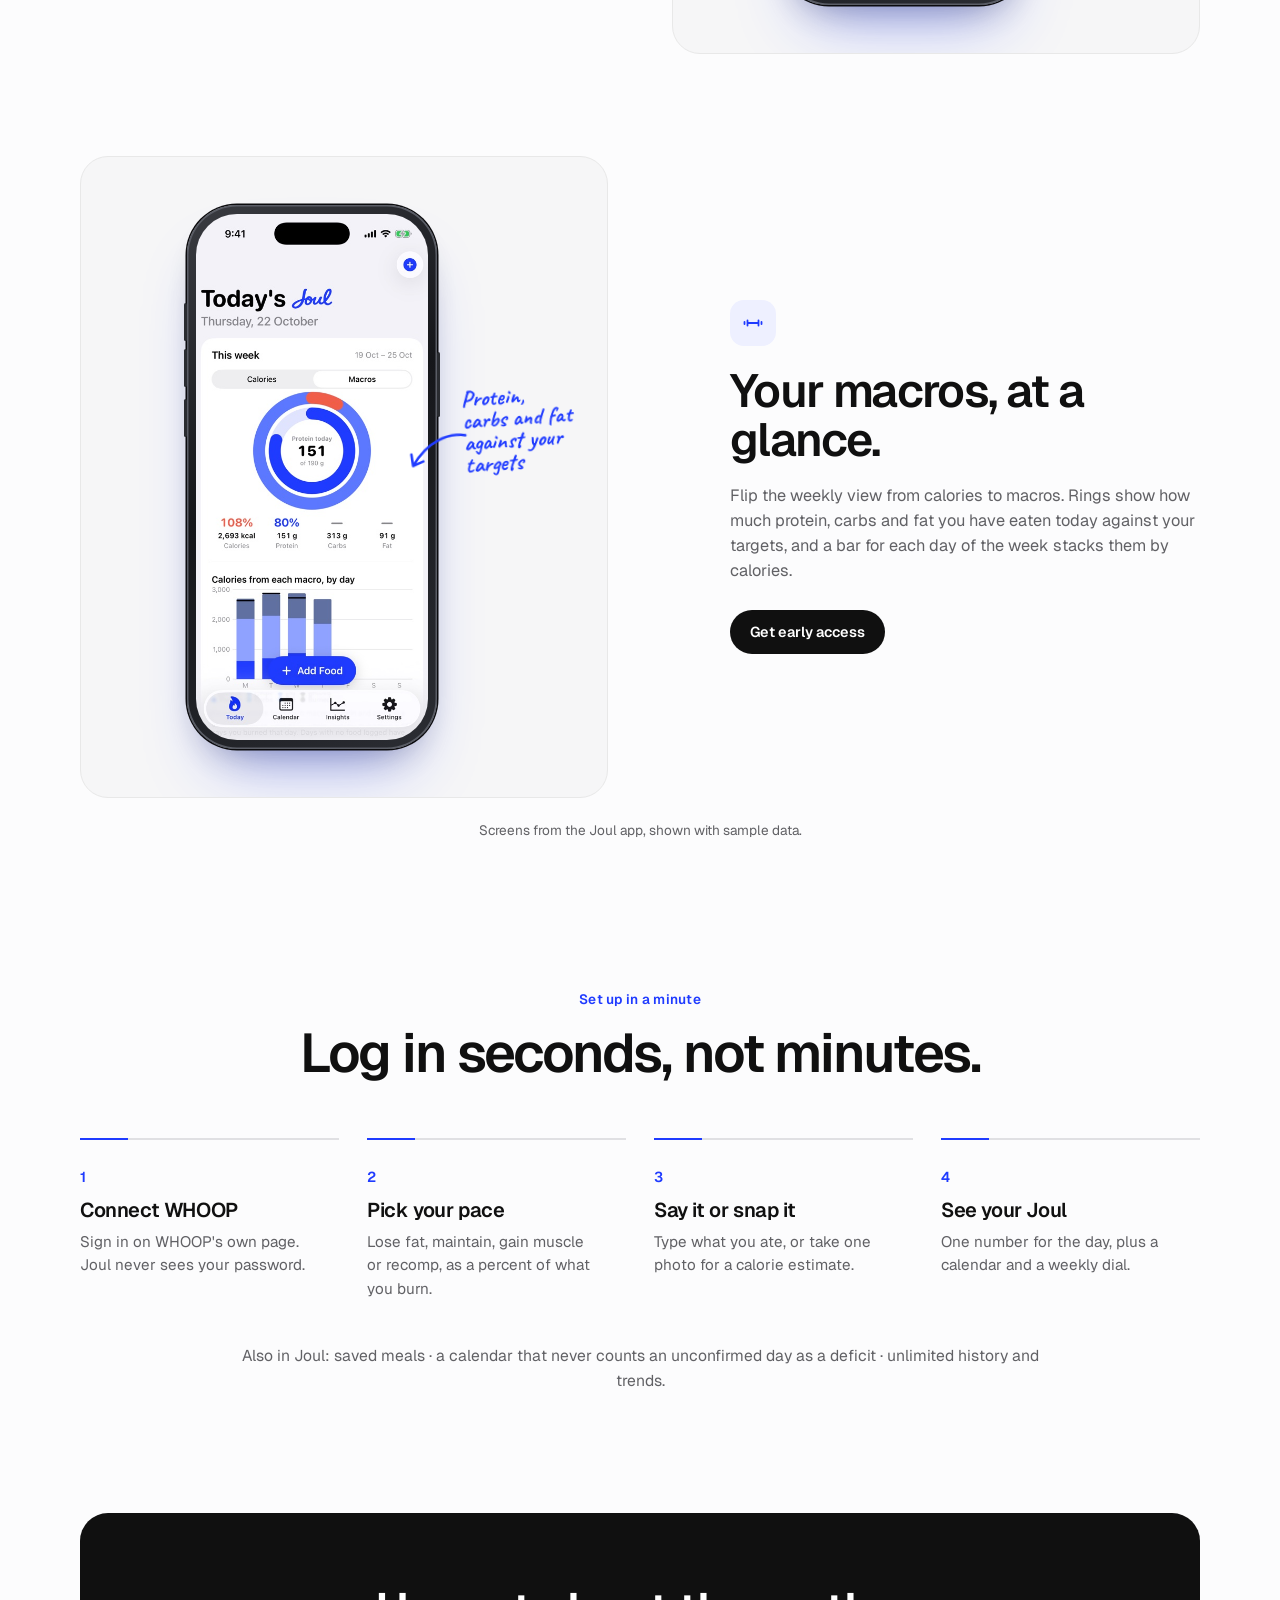
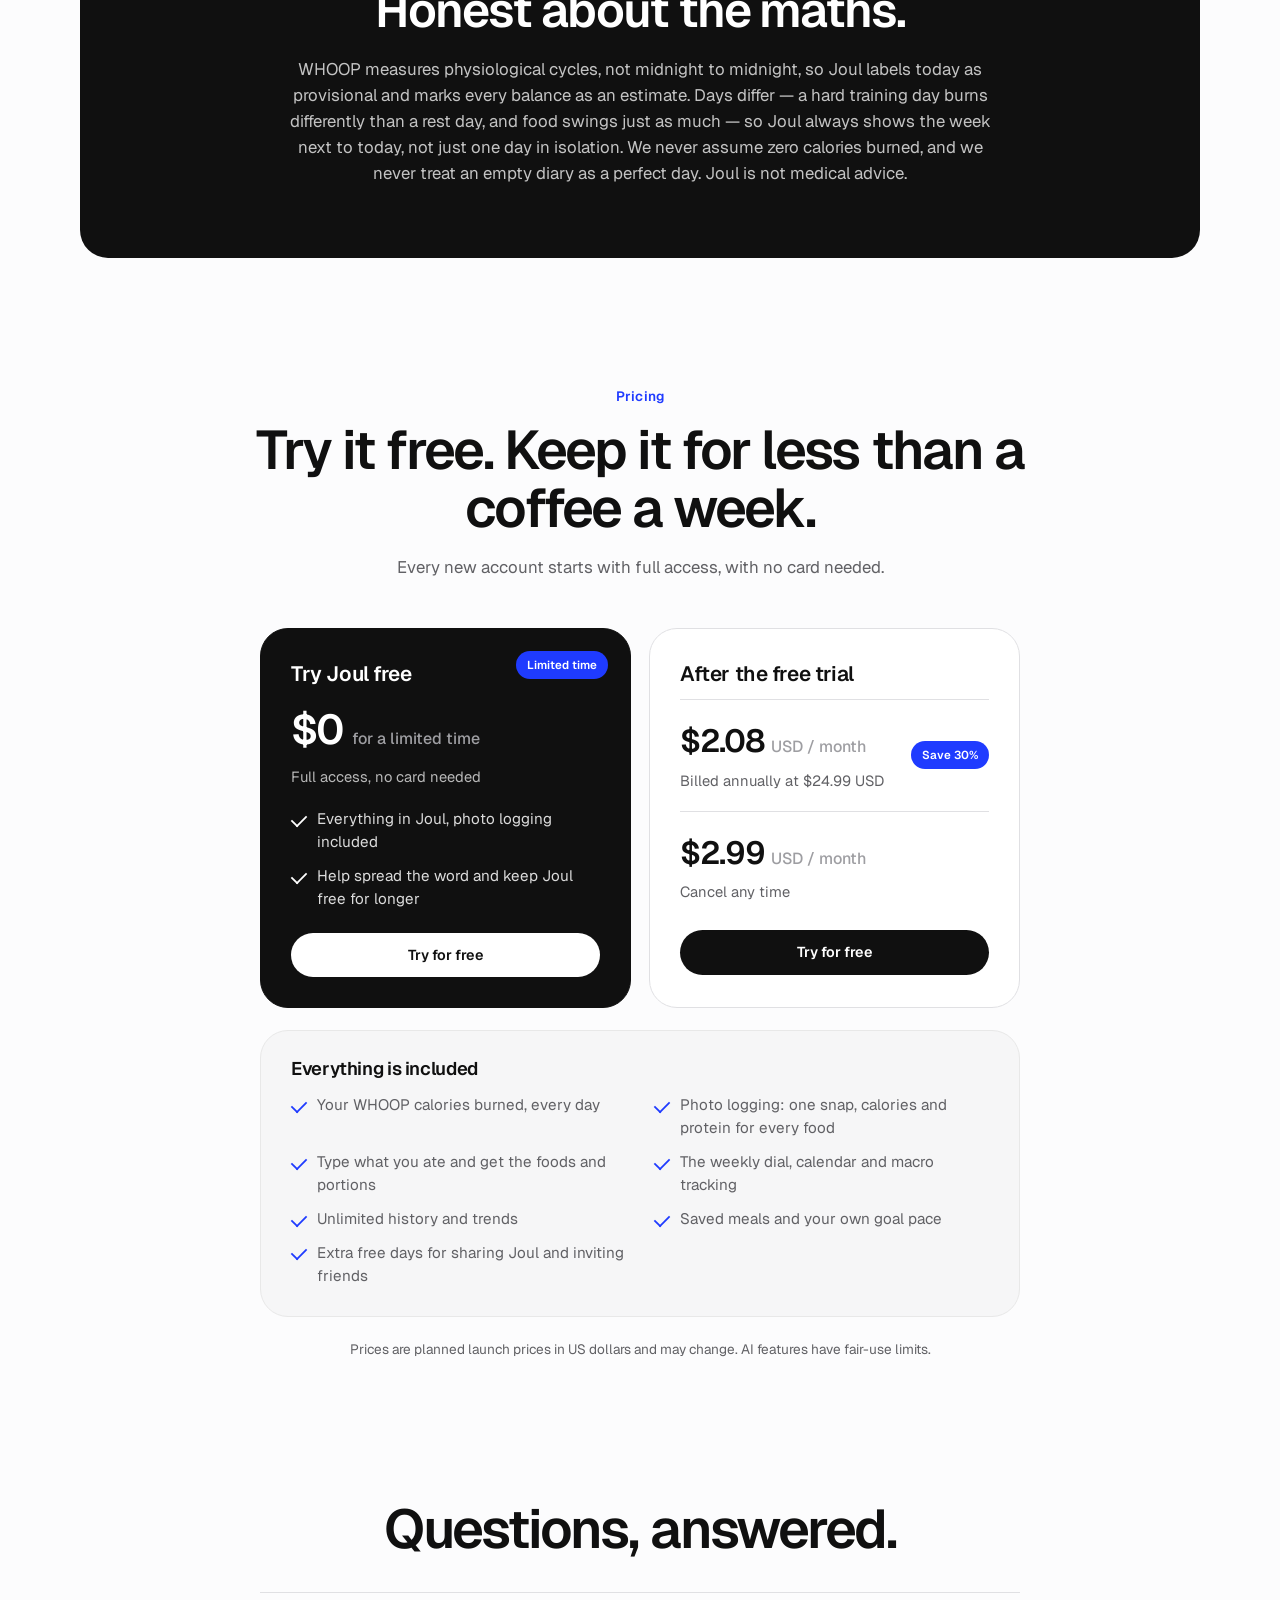
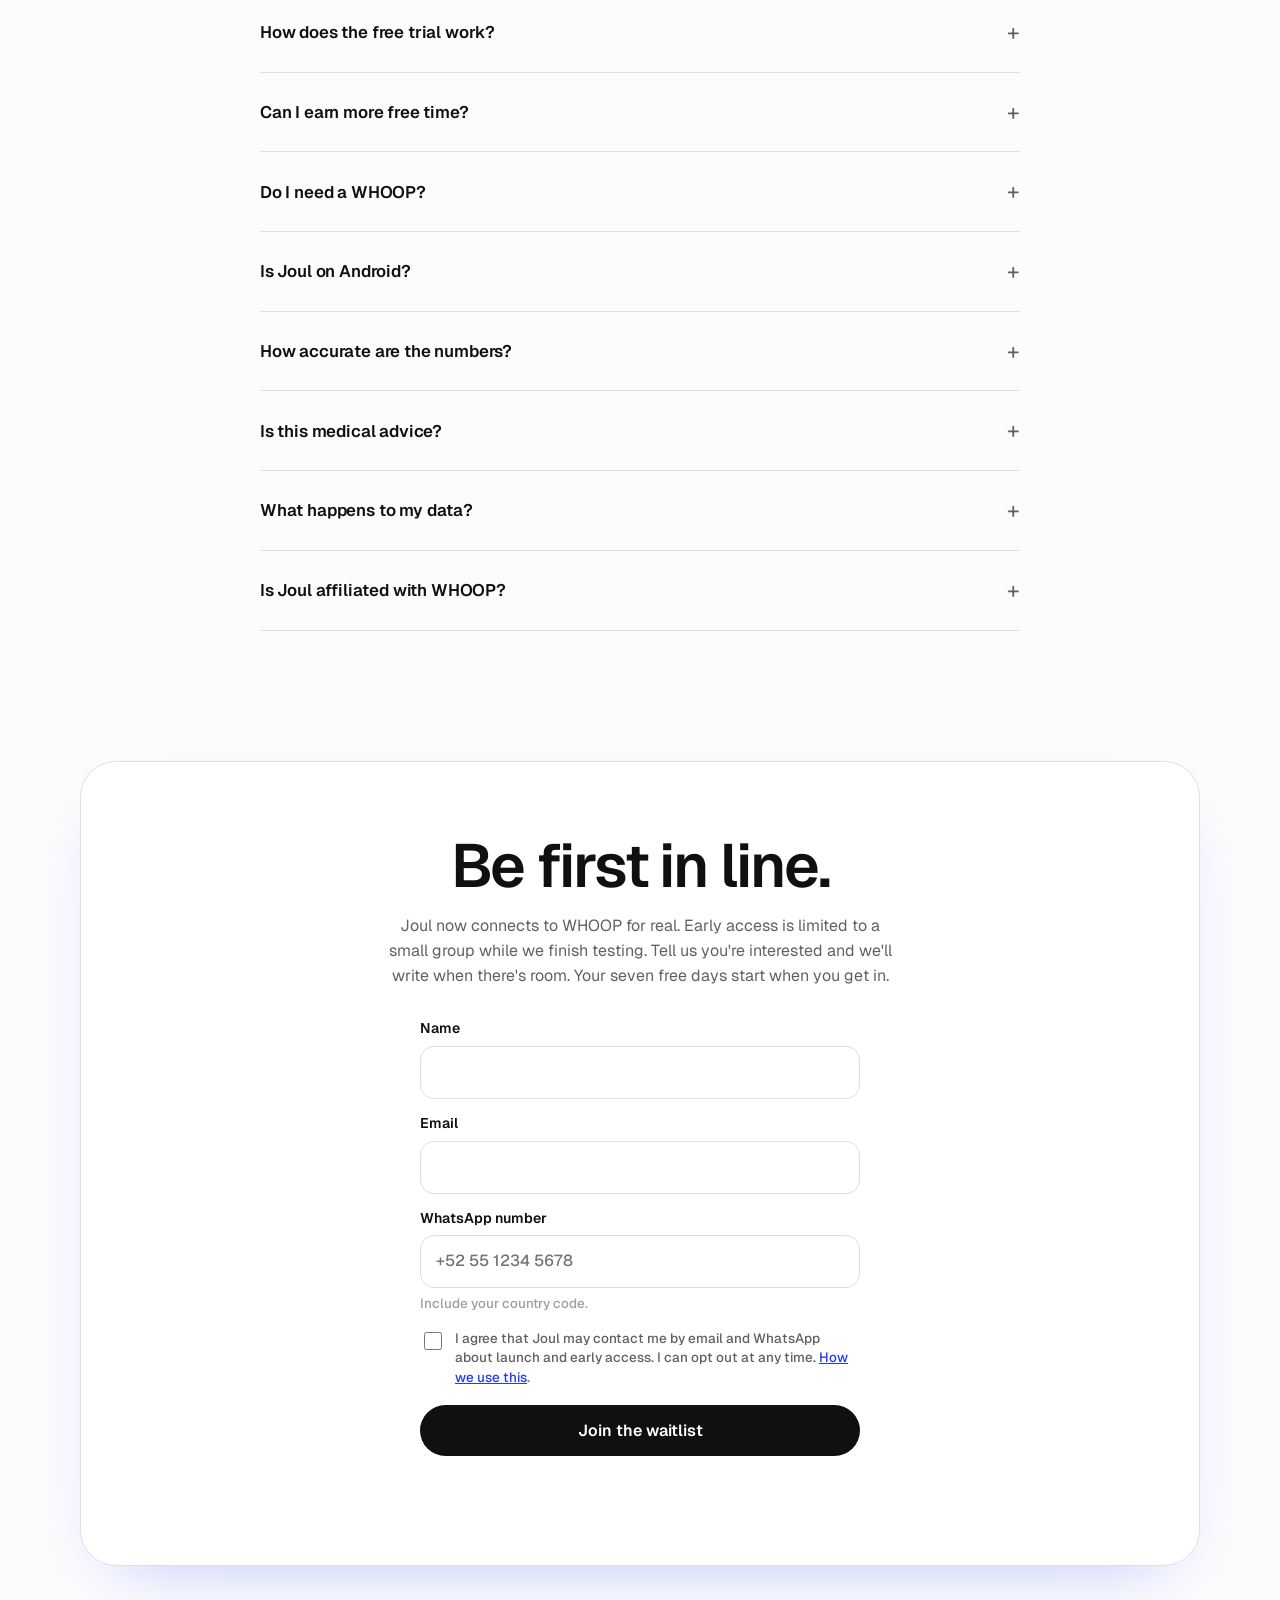
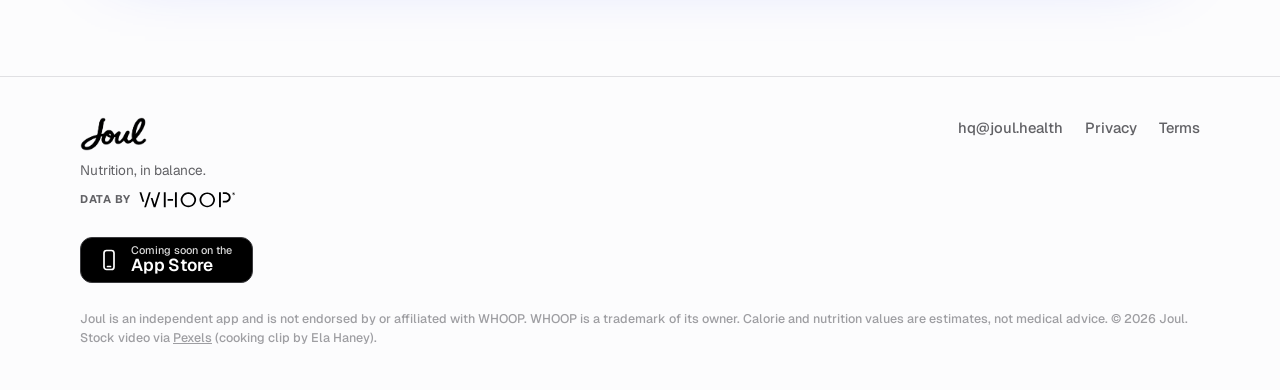
==== commit 4a5947e3: "Explain why Joul reads balance over the week, not just the day Training days and rest days burn very" ====
--- a/index.html
+++ b/index.html
@@ -71,7 +71,7 @@
       <div class="copy">
         <span class="ico" aria-hidden="true"><svg viewBox="0 0 24 24"><path d="M12 3c1 3.2 4.5 4.6 4.5 9a4.5 4.5 0 0 1-9 0c0-1.7.7-2.9 1.6-3.9.2 1.2.9 1.9 1.7 2.2C10.5 8 11 5.3 12 3Z"/></svg></span>
         <h2>Your calories burned, pulled in automatically.</h2>
-        <p>WHOOP already knows how much energy you spend. Joul reads it, so you only log what you eat. The result is one clear number for the day, and a weekly dial that shows where you stand.</p>
+        <p>WHOOP already knows how much energy you spend, and that number moves with your week — higher after a hard session, lower on a rest day. Joul reads it automatically, so you only log what you eat. The result is one number for today, and a weekly dial that shows the pattern, not just one day.</p>
         <a class="pill pill-dark" href="#waitlist">Get early access</a>
         <p class="data-by"><span>Data by</span><img src="assets/whoop-logo-black.svg" alt="WHOOP" width="96" height="16"></p>
       </div>
@@ -126,7 +126,7 @@
   <section class="wrap">
     <div class="honest reveal">
       <h2>Honest about the maths.</h2>
-      <p>WHOOP measures physiological cycles, not midnight to midnight, so Joul labels today as provisional and marks every balance as an estimate. We never assume zero calories burned, and we never treat an empty diary as a perfect day. Joul is not medical advice.</p>
+      <p>WHOOP measures physiological cycles, not midnight to midnight, so Joul labels today as provisional and marks every balance as an estimate. Days differ — a hard training day burns differently than a rest day, and food swings just as much — so Joul always shows the week next to today, not just one day in isolation. We never assume zero calories burned, and we never treat an empty diary as a perfect day. Joul is not medical advice.</p>
     </div>
   </section>
 
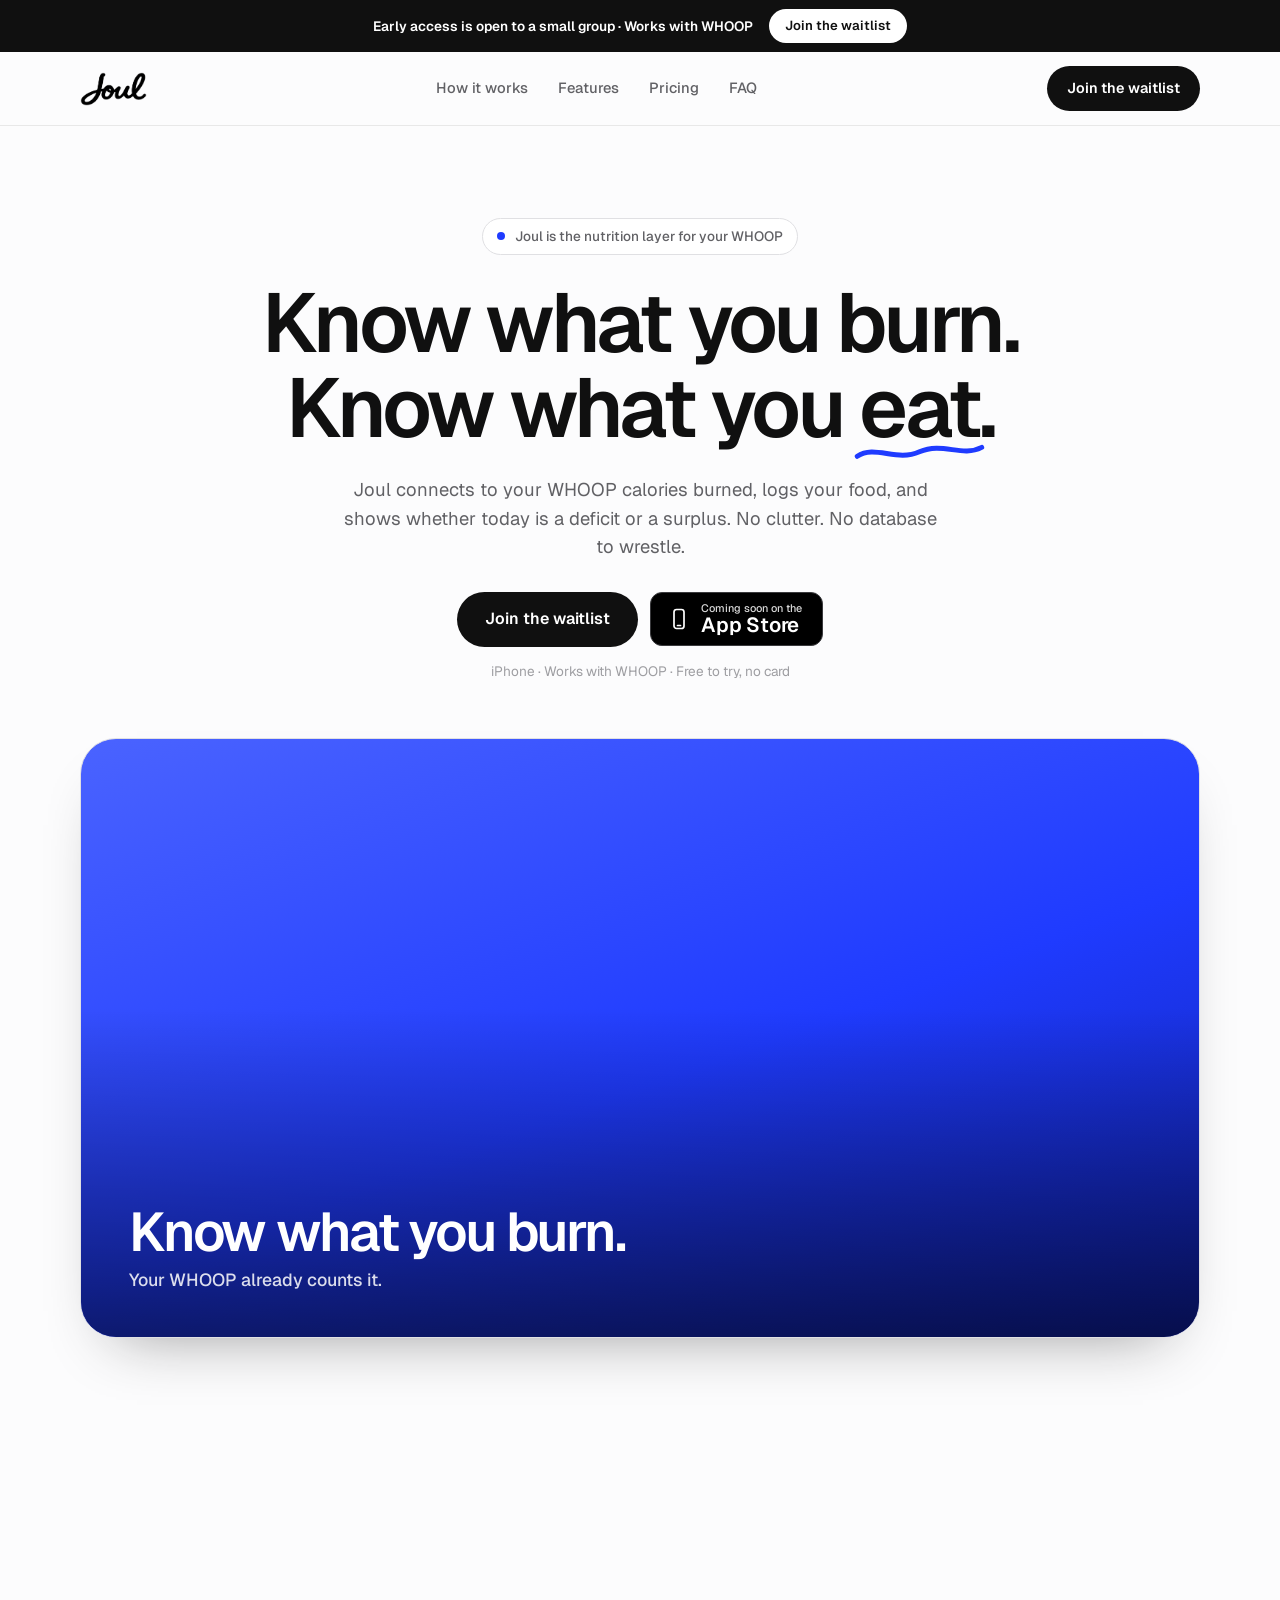
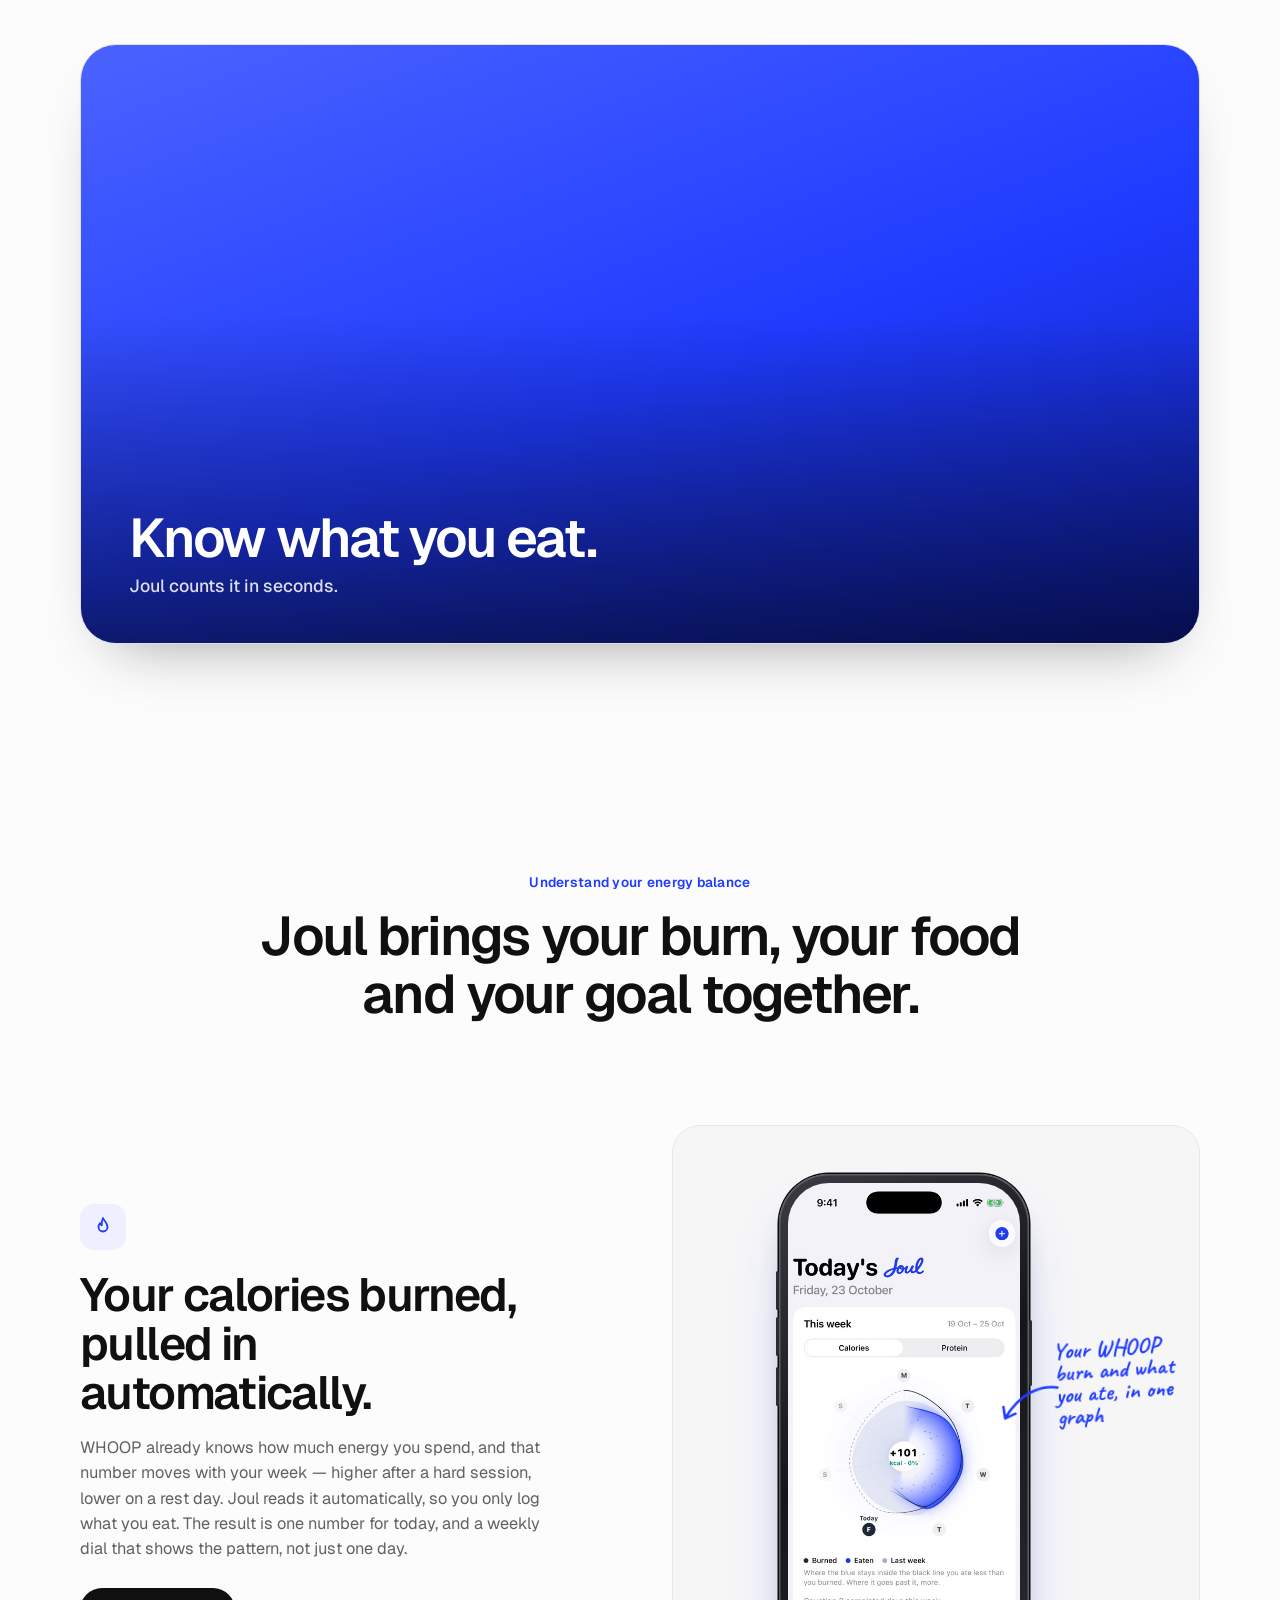
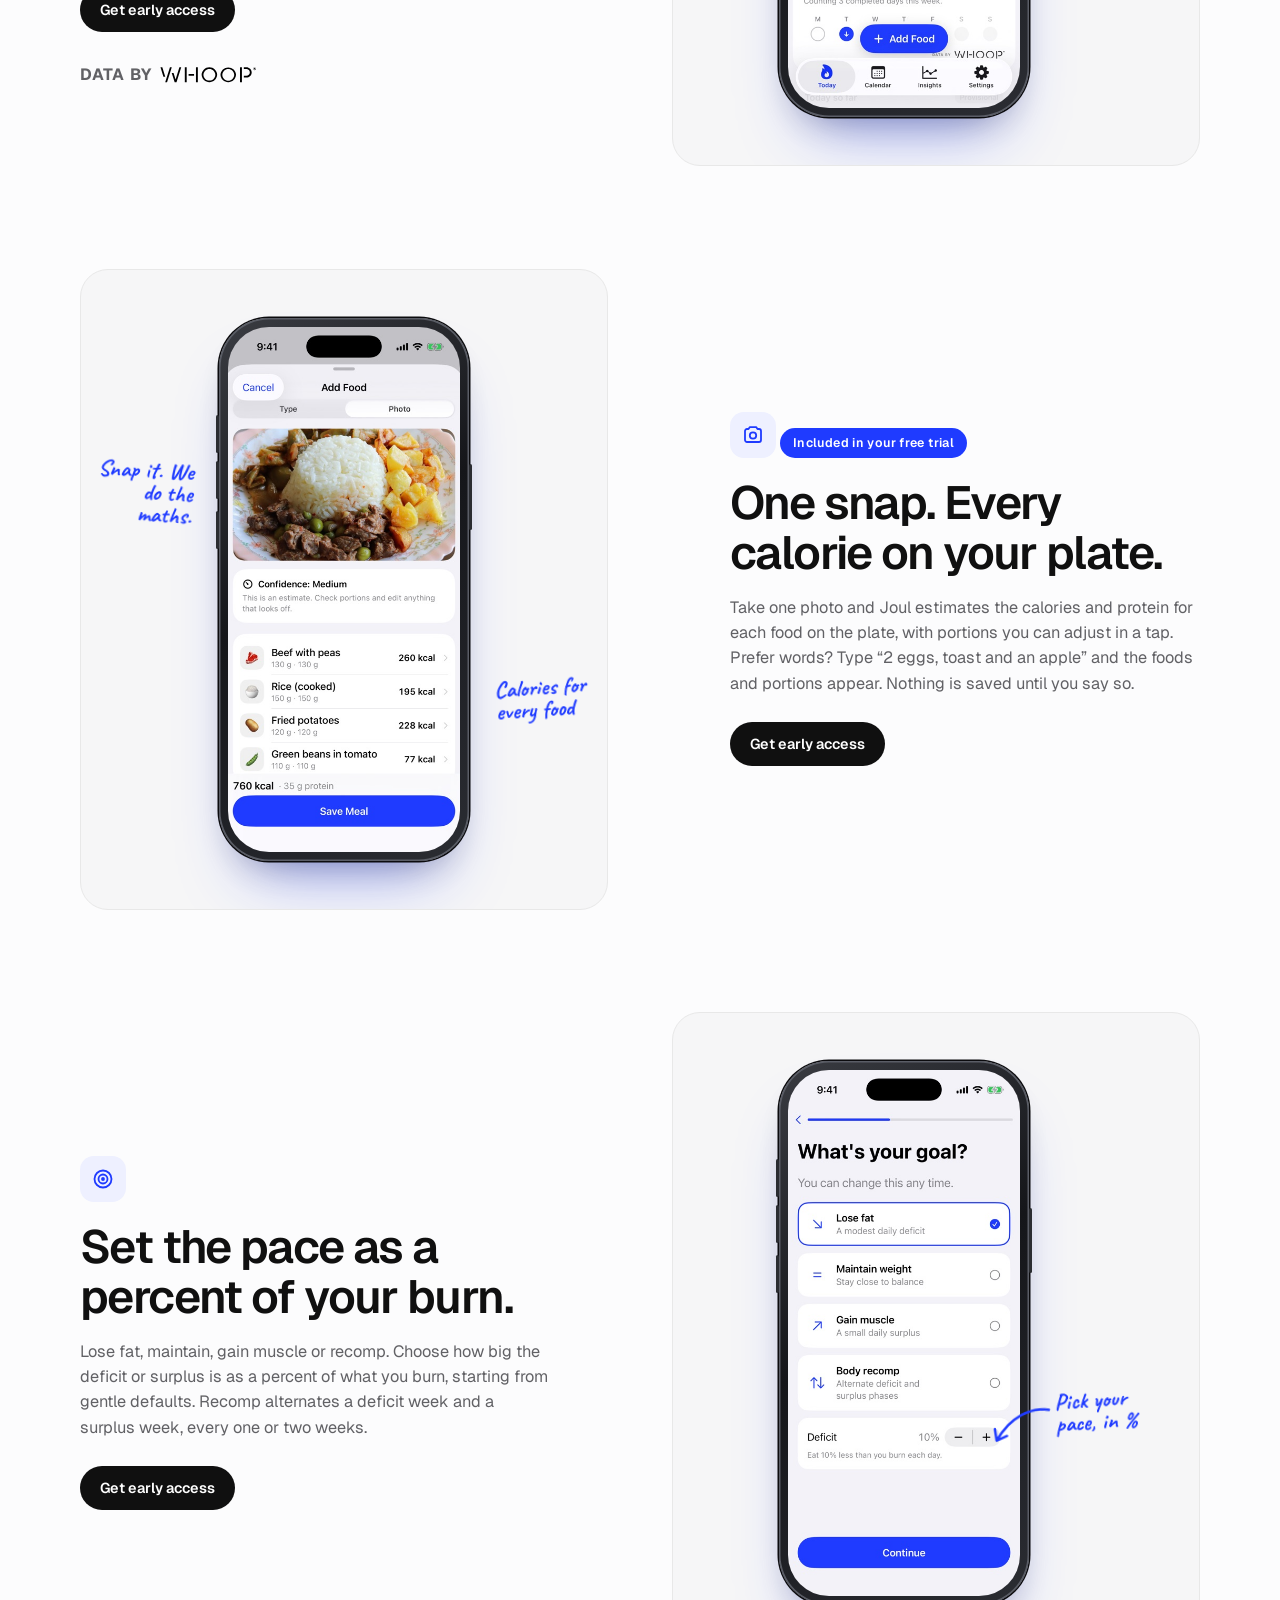
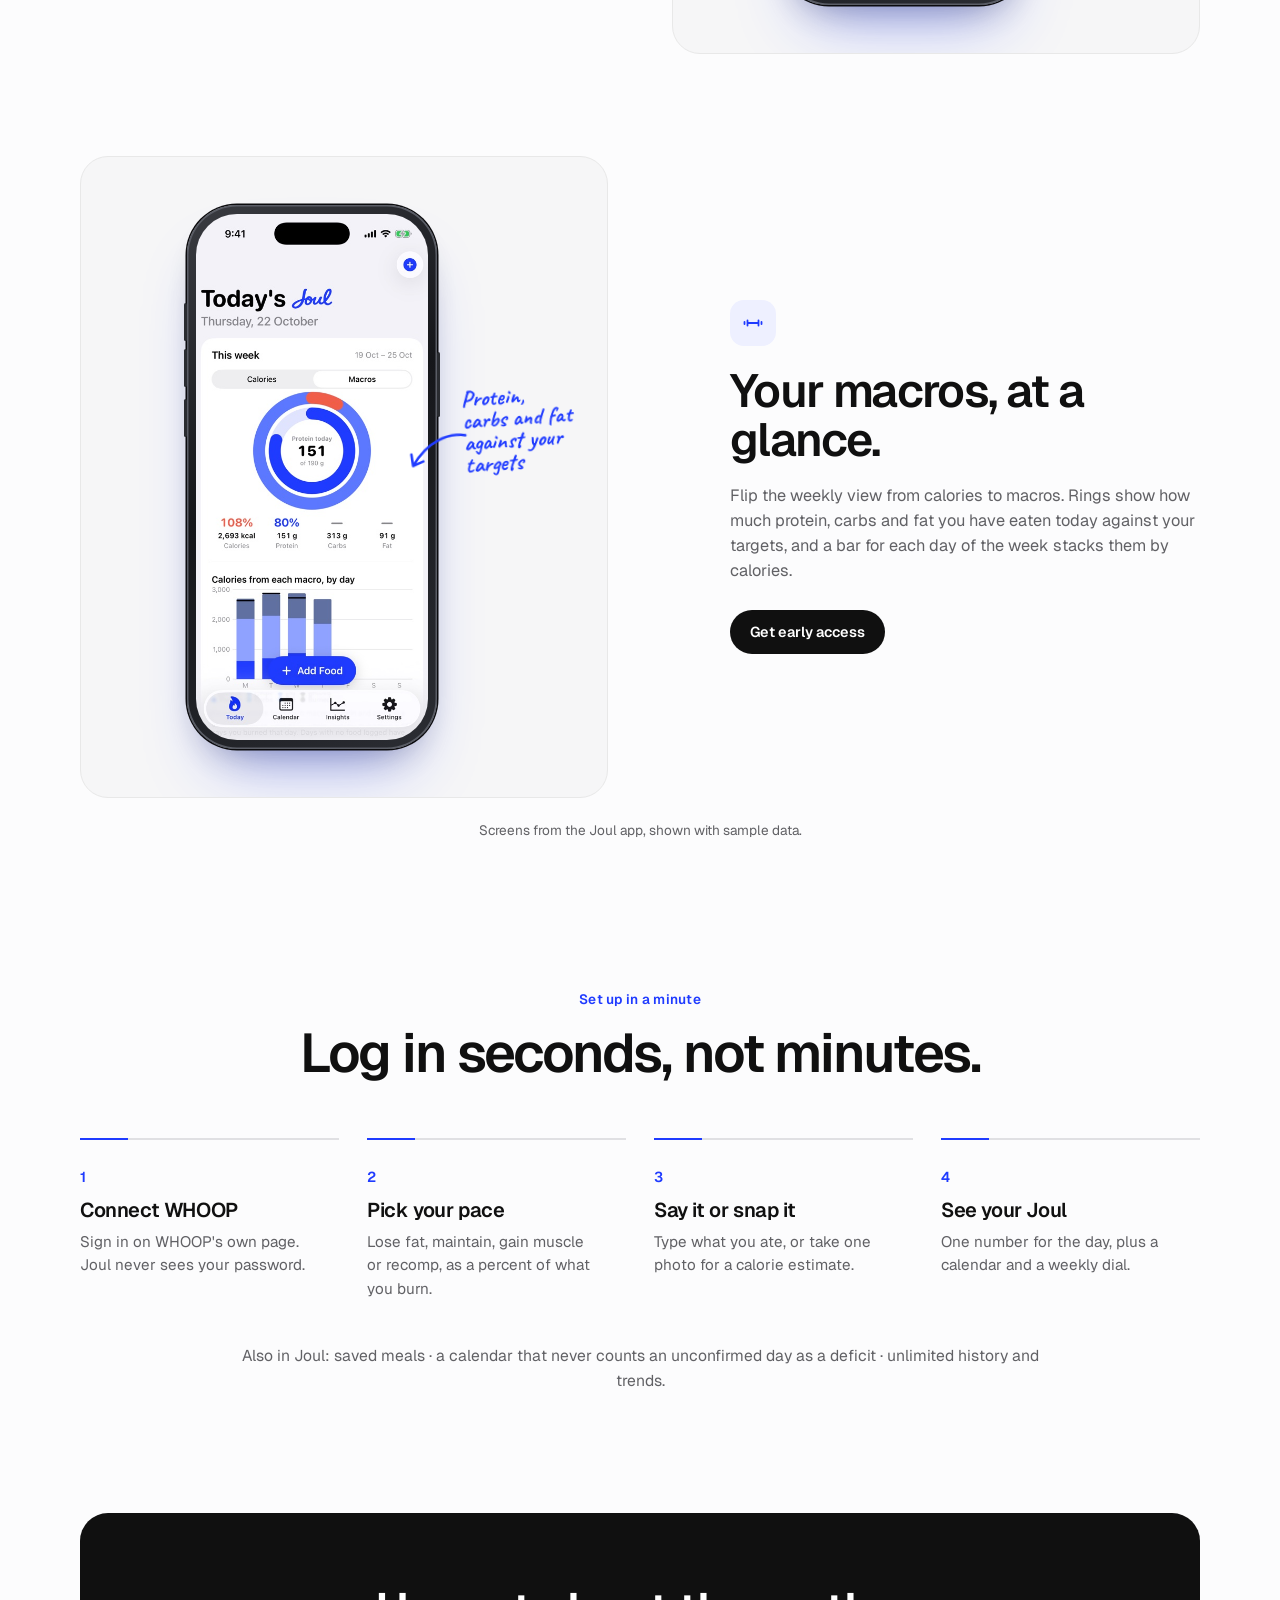
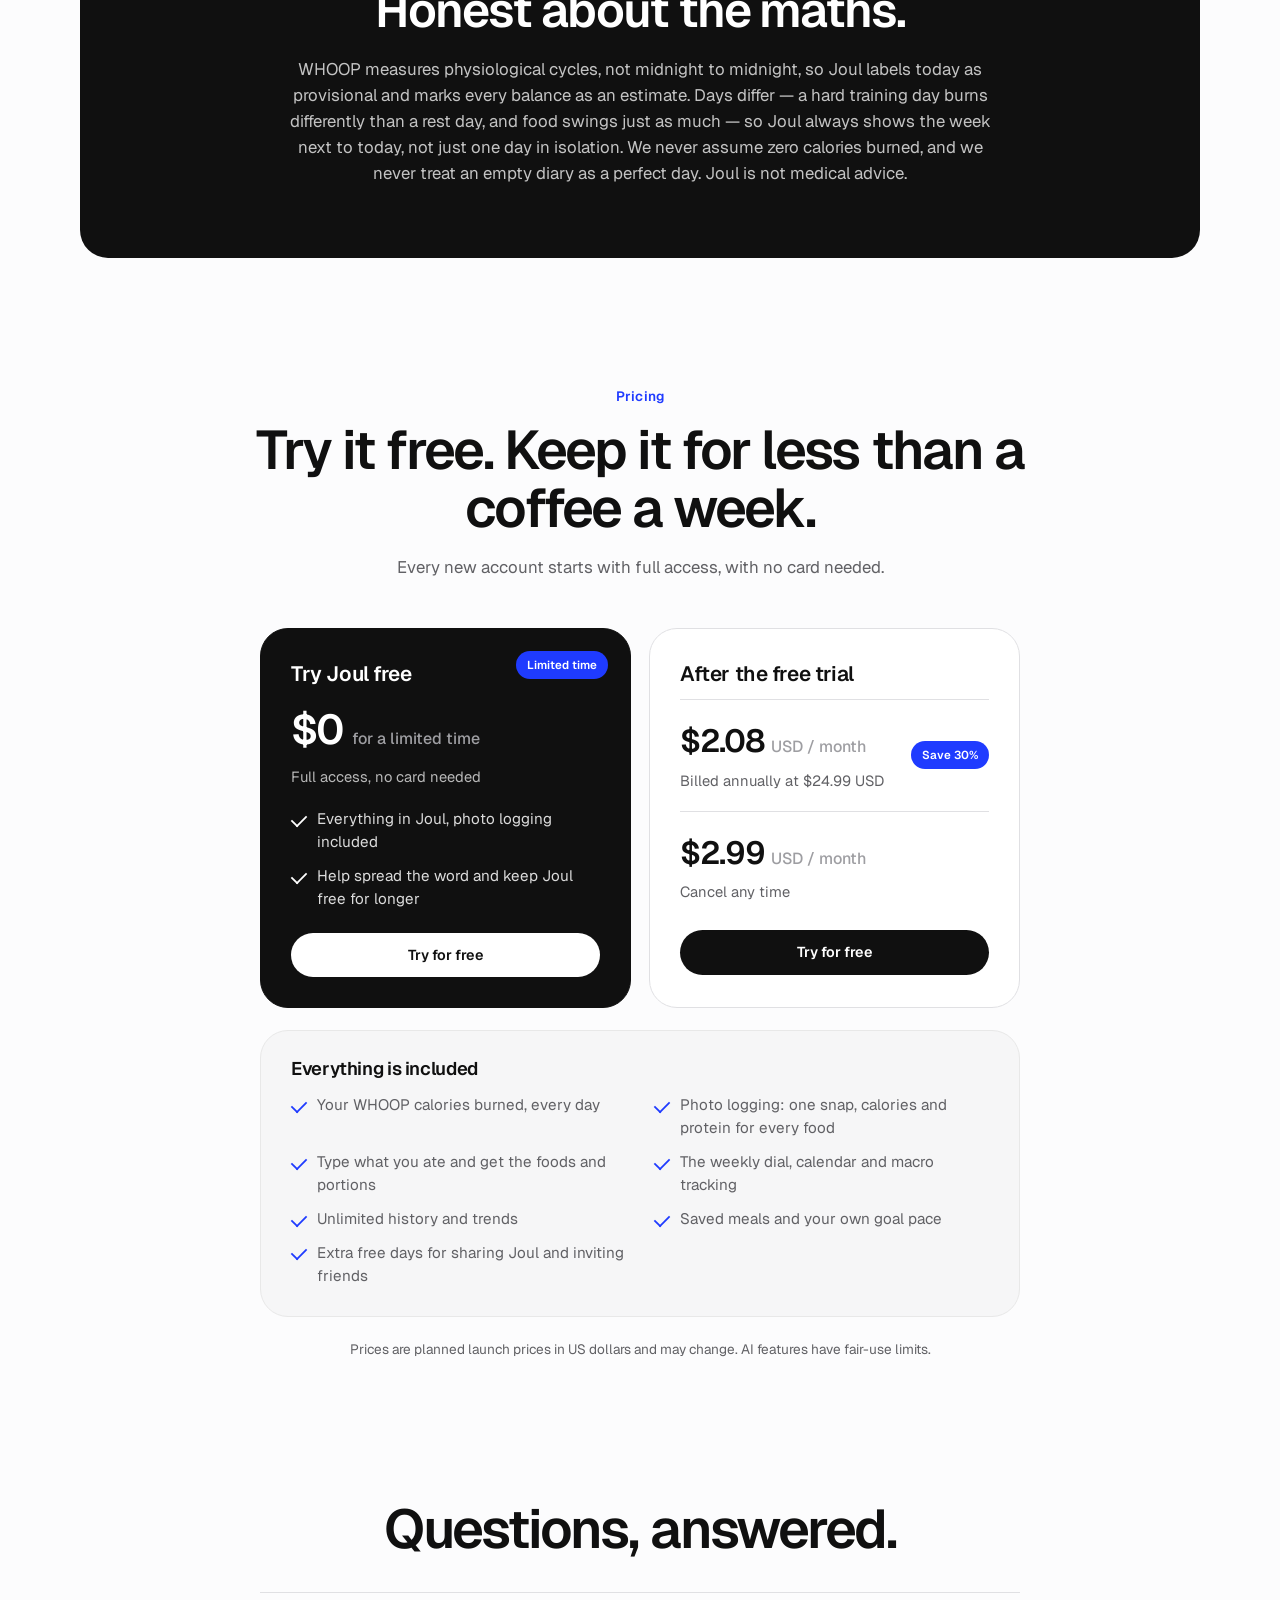
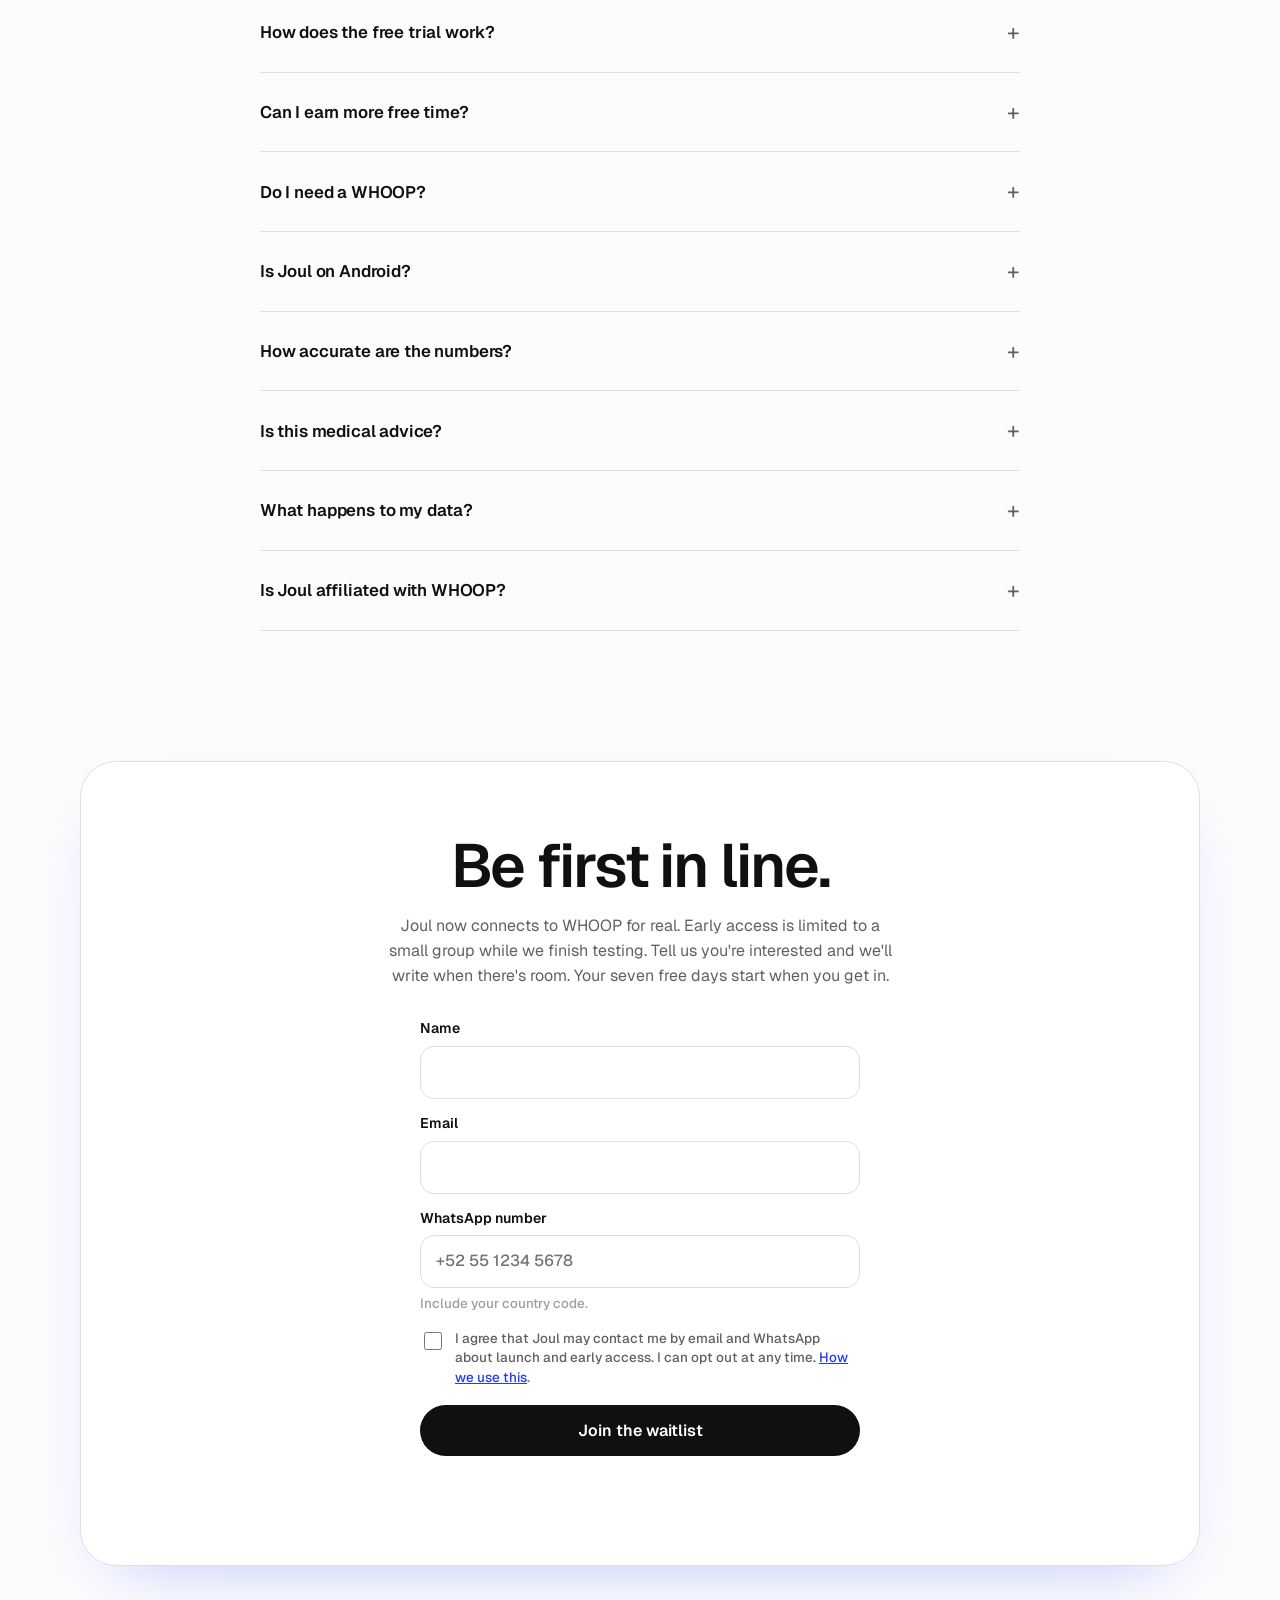
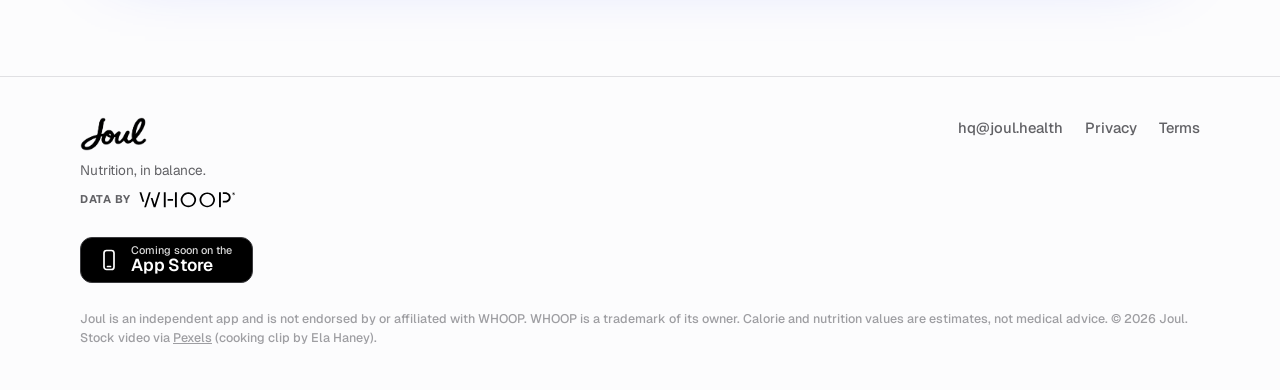
==== commit 436ddc3a: "Simplify the features section kicker Co-Authored-By: Claude Sonnet 5.5 <noreply@anthropic.com>" ====
--- a/index.html
+++ b/index.html
@@ -64,7 +64,7 @@
   </section>
 
   <section class="features wrap" id="features" aria-label="What Joul does">
-    <p class="kicker reveal">A new way to see your energy balance</p>
+    <p class="kicker reveal">Understand your energy balance</p>
     <h2 class="section-title reveal">Joul brings your burn, your food and your goal together.</h2>
 
     <article class="feature reveal">
--- a/style.css
+++ b/style.css
@@ -188,7 +188,6 @@
 .doc ul{padding-left:1.2rem}
 .doc li{margin:4px 0}
 .doc .meta{color:var(--mute);margin:0 0 22px}
-.doc .draft{background:#FFF4D6;border:1px solid #F0D58A;border-radius:14px;padding:14px 18px;margin:0 0 26px;font-weight:500;color:#5a4300}
 .doc mark{background:#FFE69A;color:#3a2c00;border-radius:4px;padding:0 4px;font-weight:600}
 .doc a{color:var(--blue)}
 .doc table{width:100%;border-collapse:collapse;margin:12px 0;font-size:.95rem}
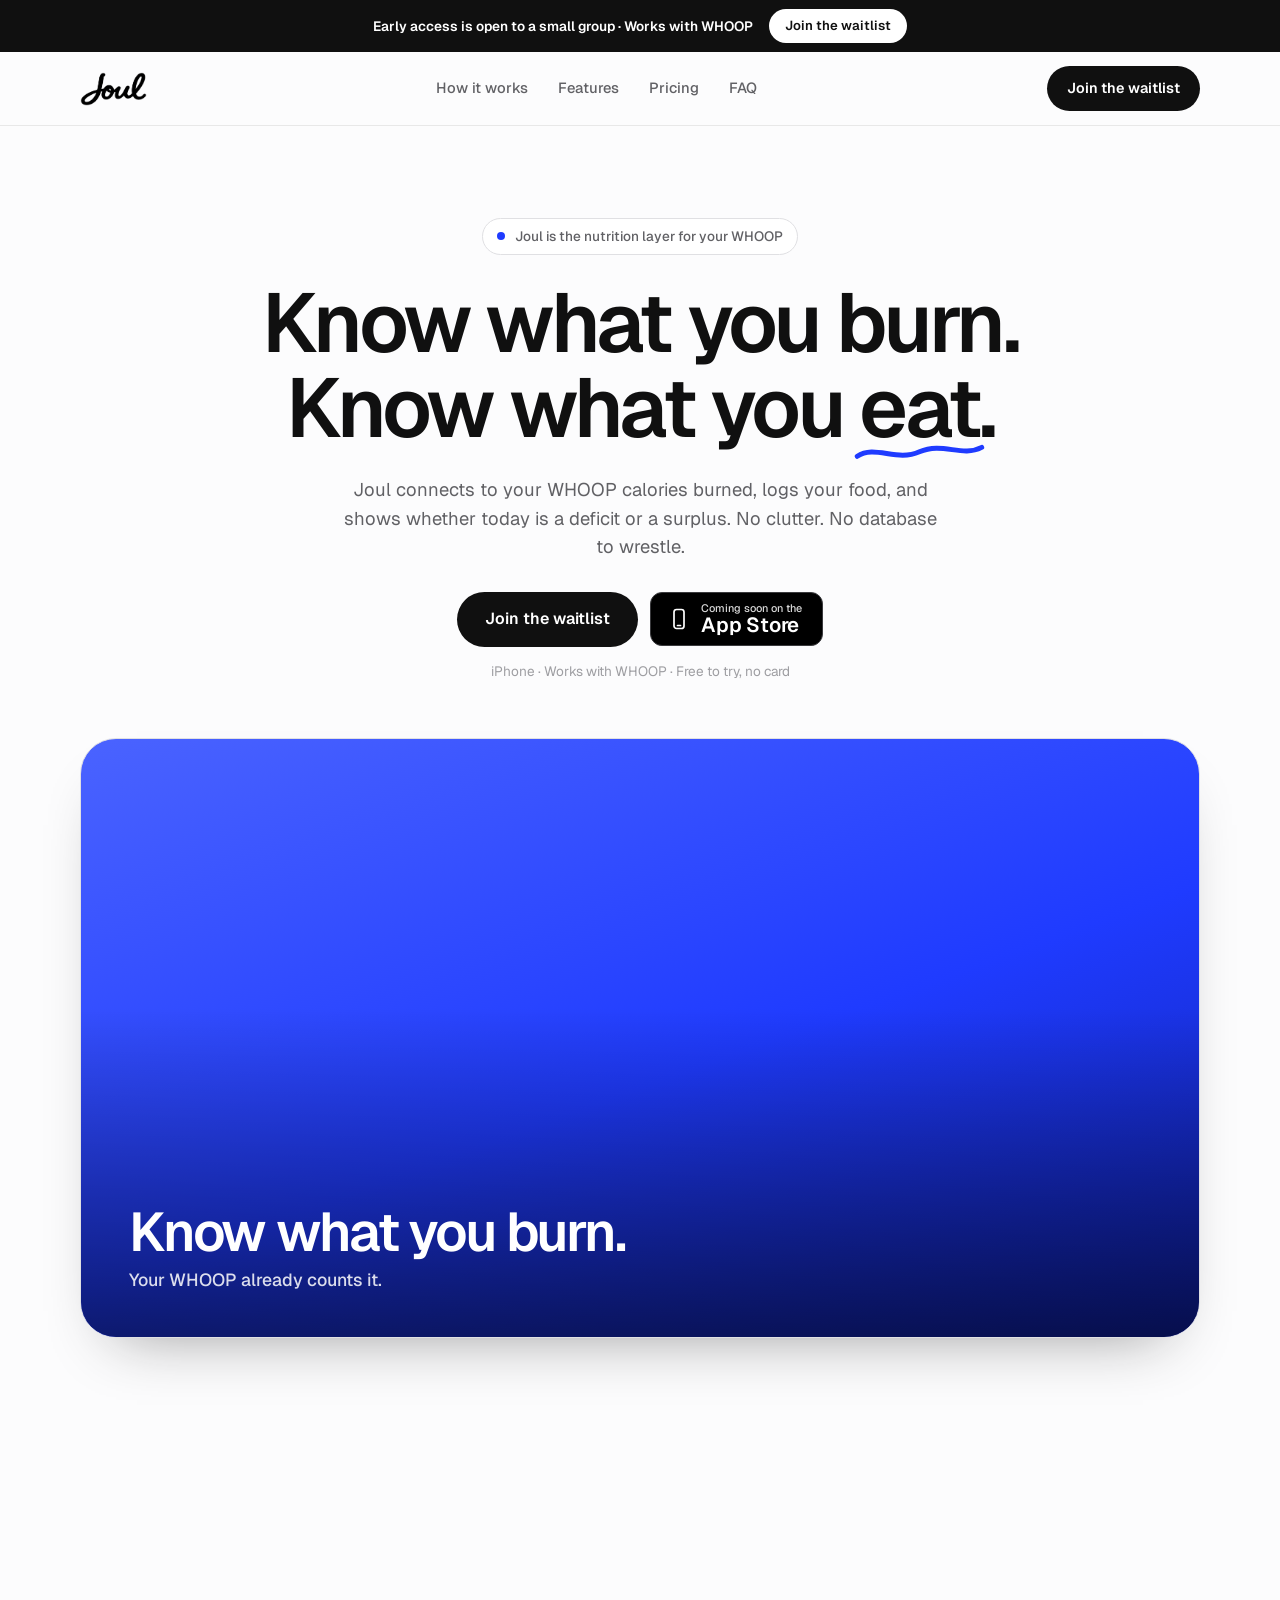
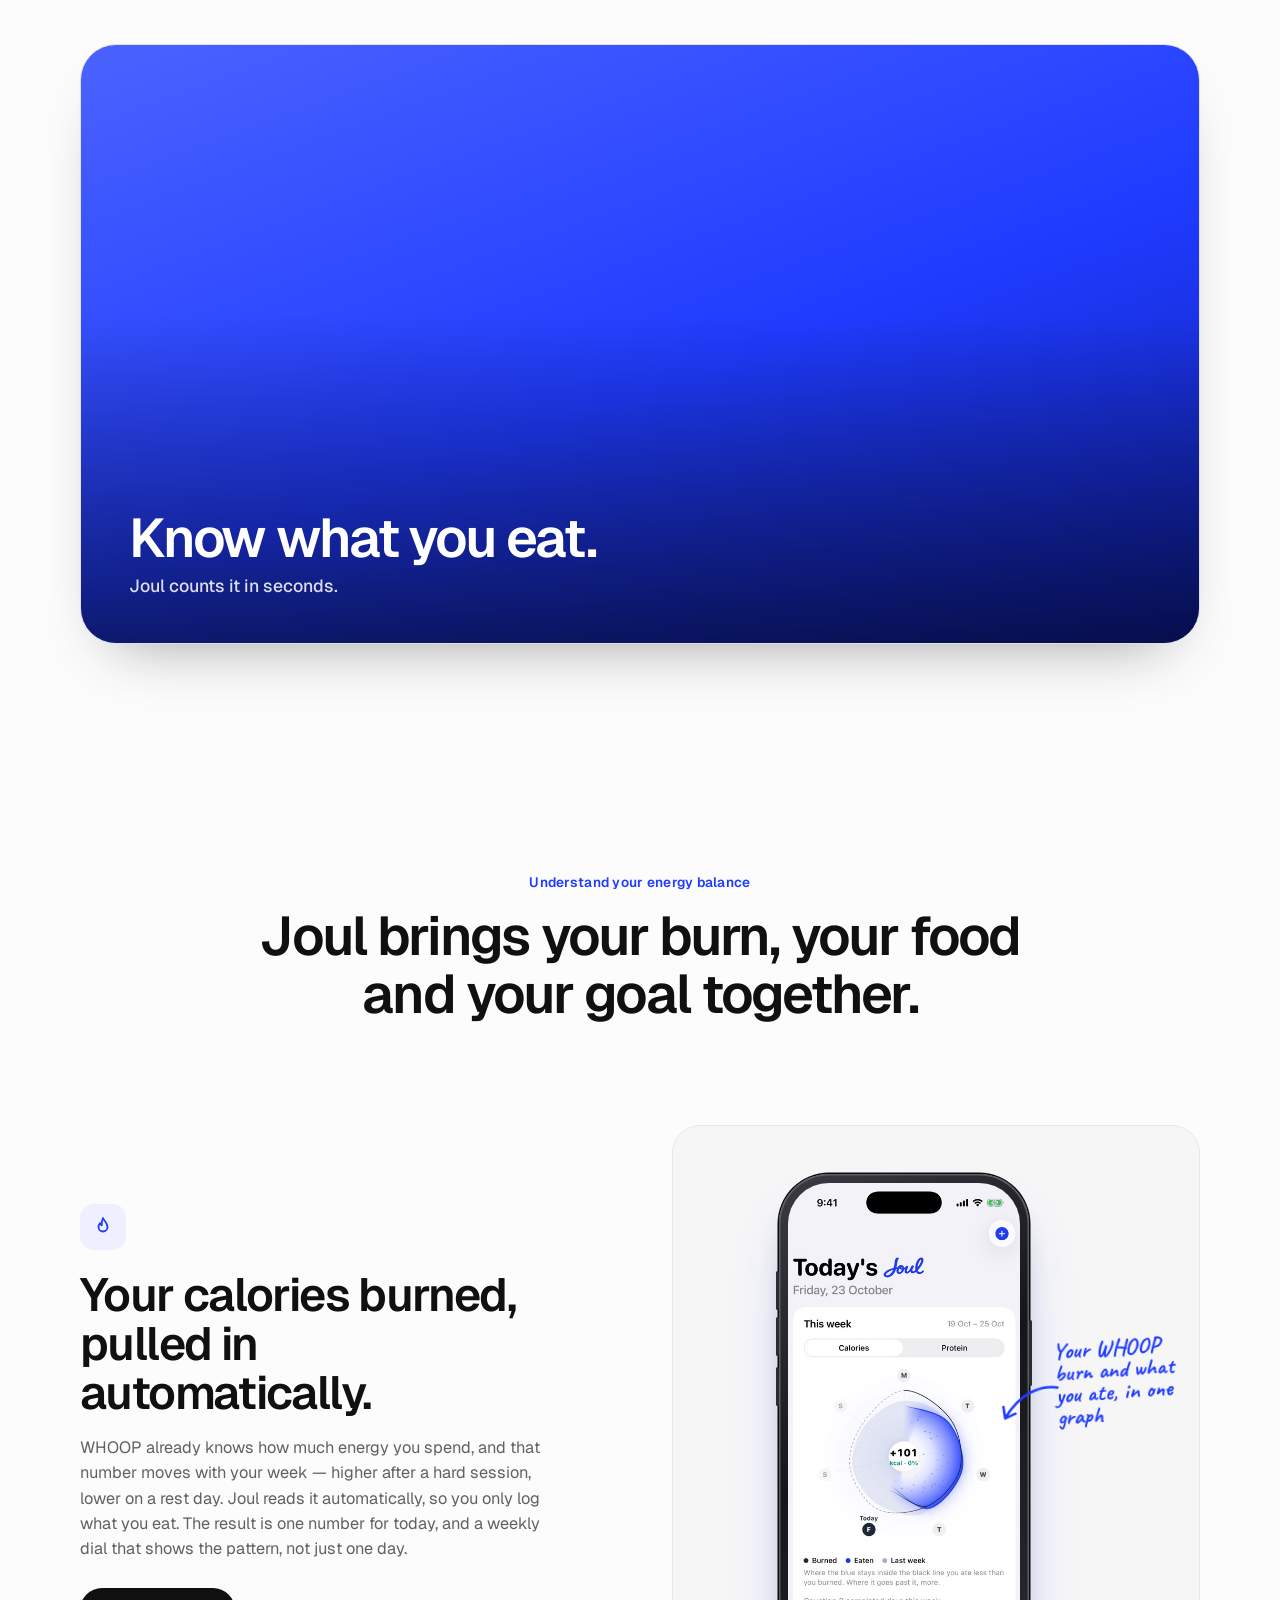
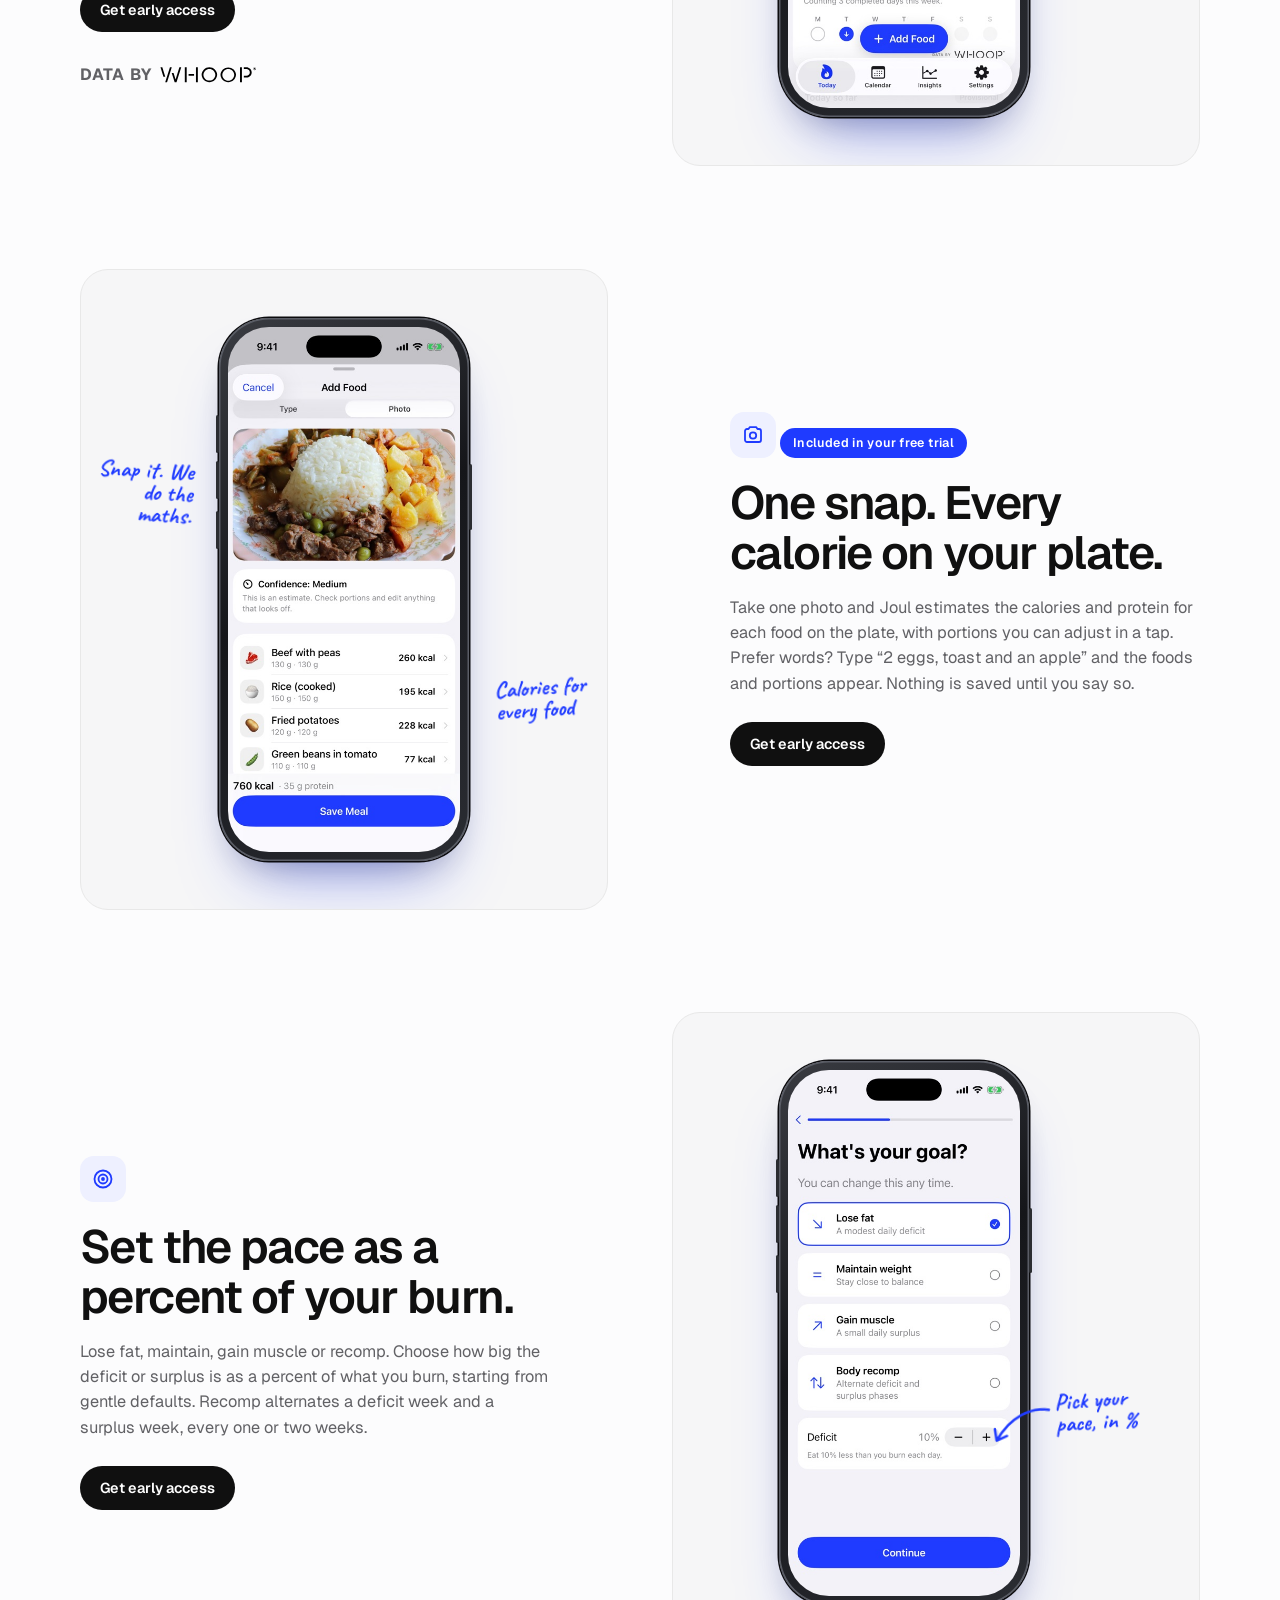
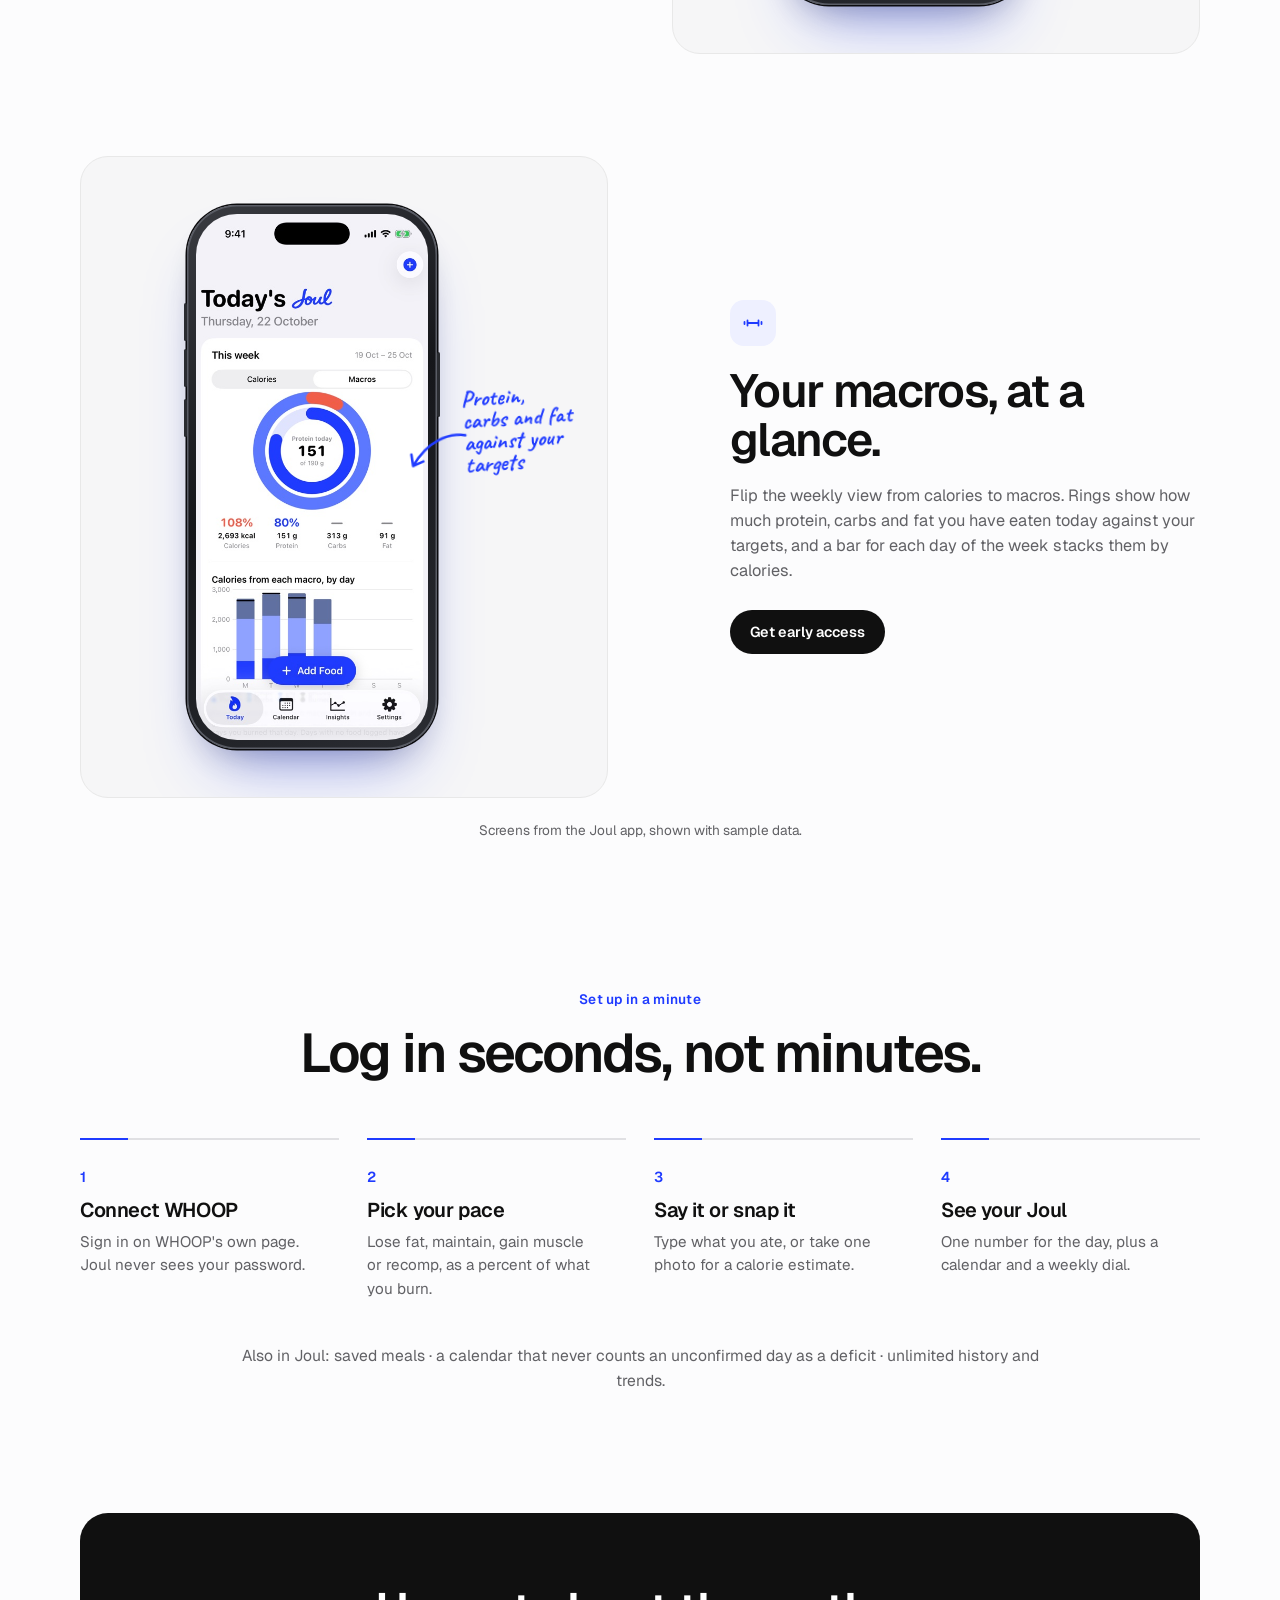
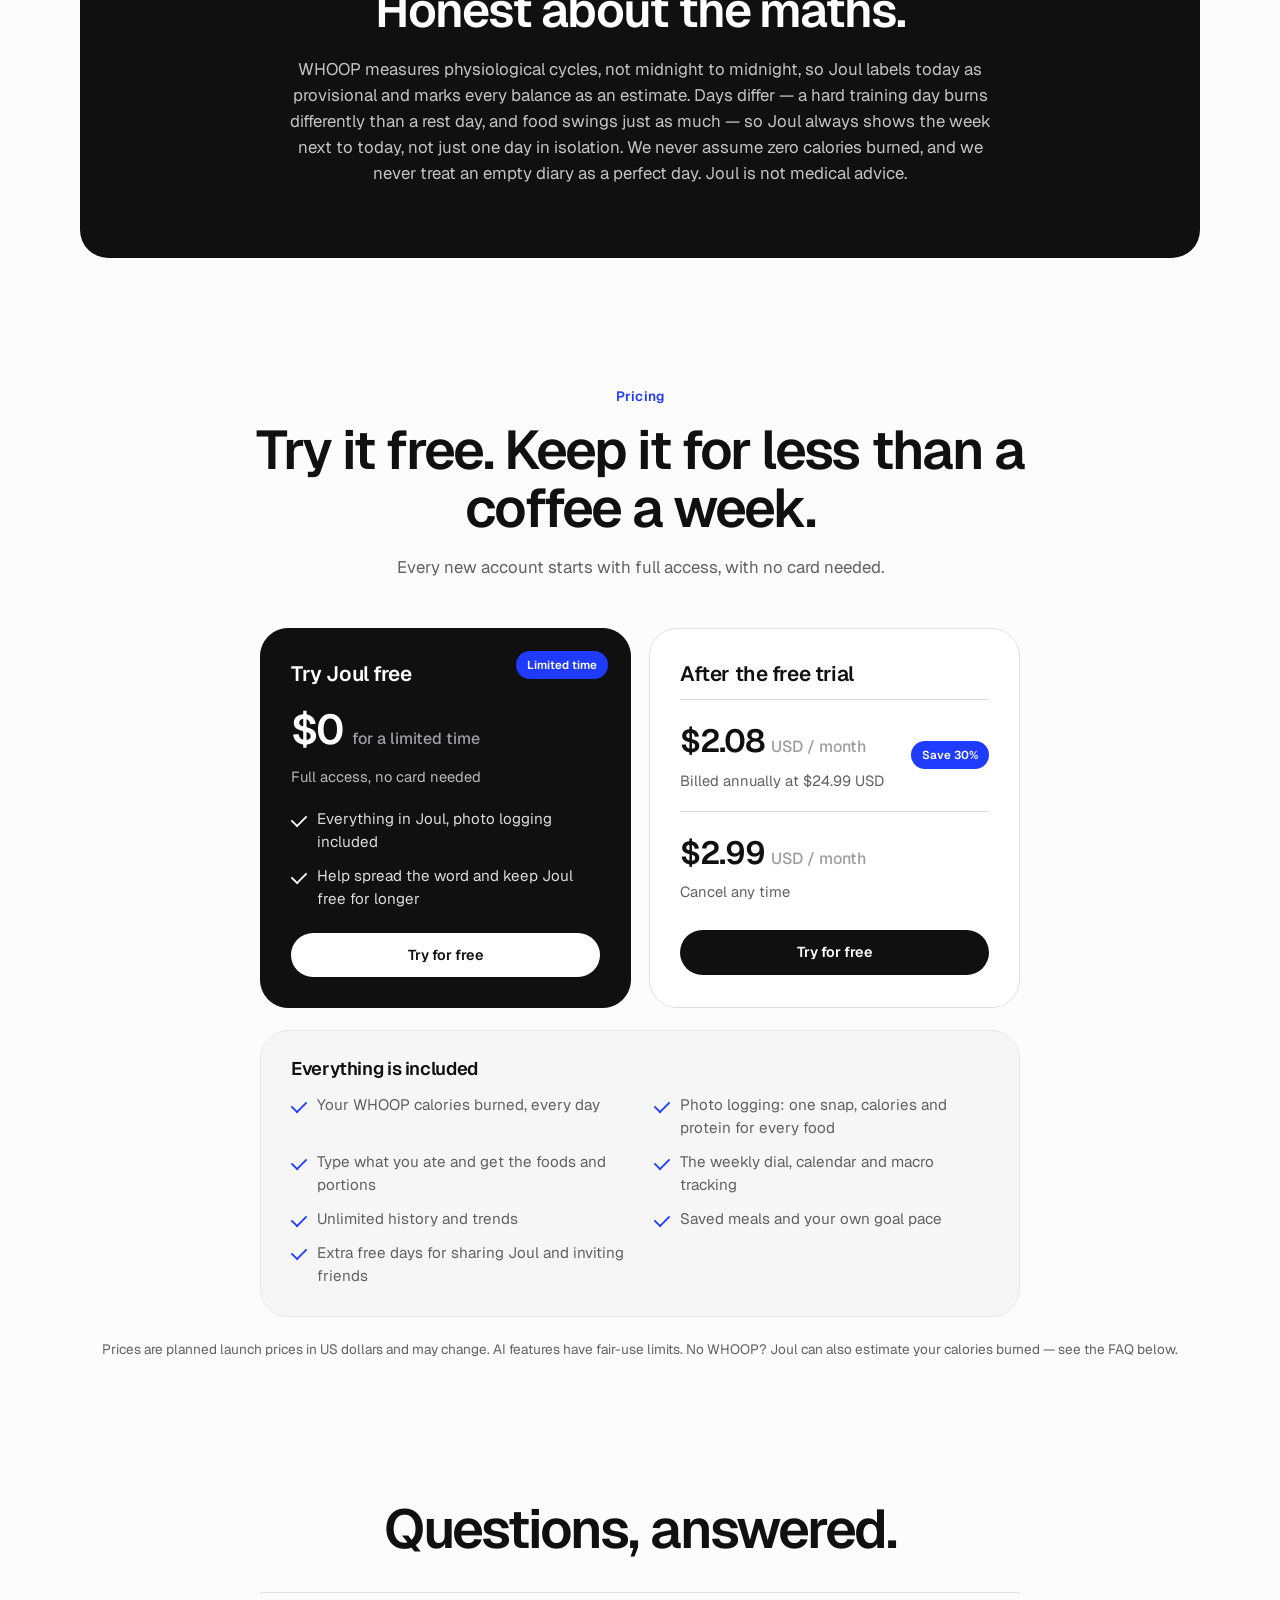
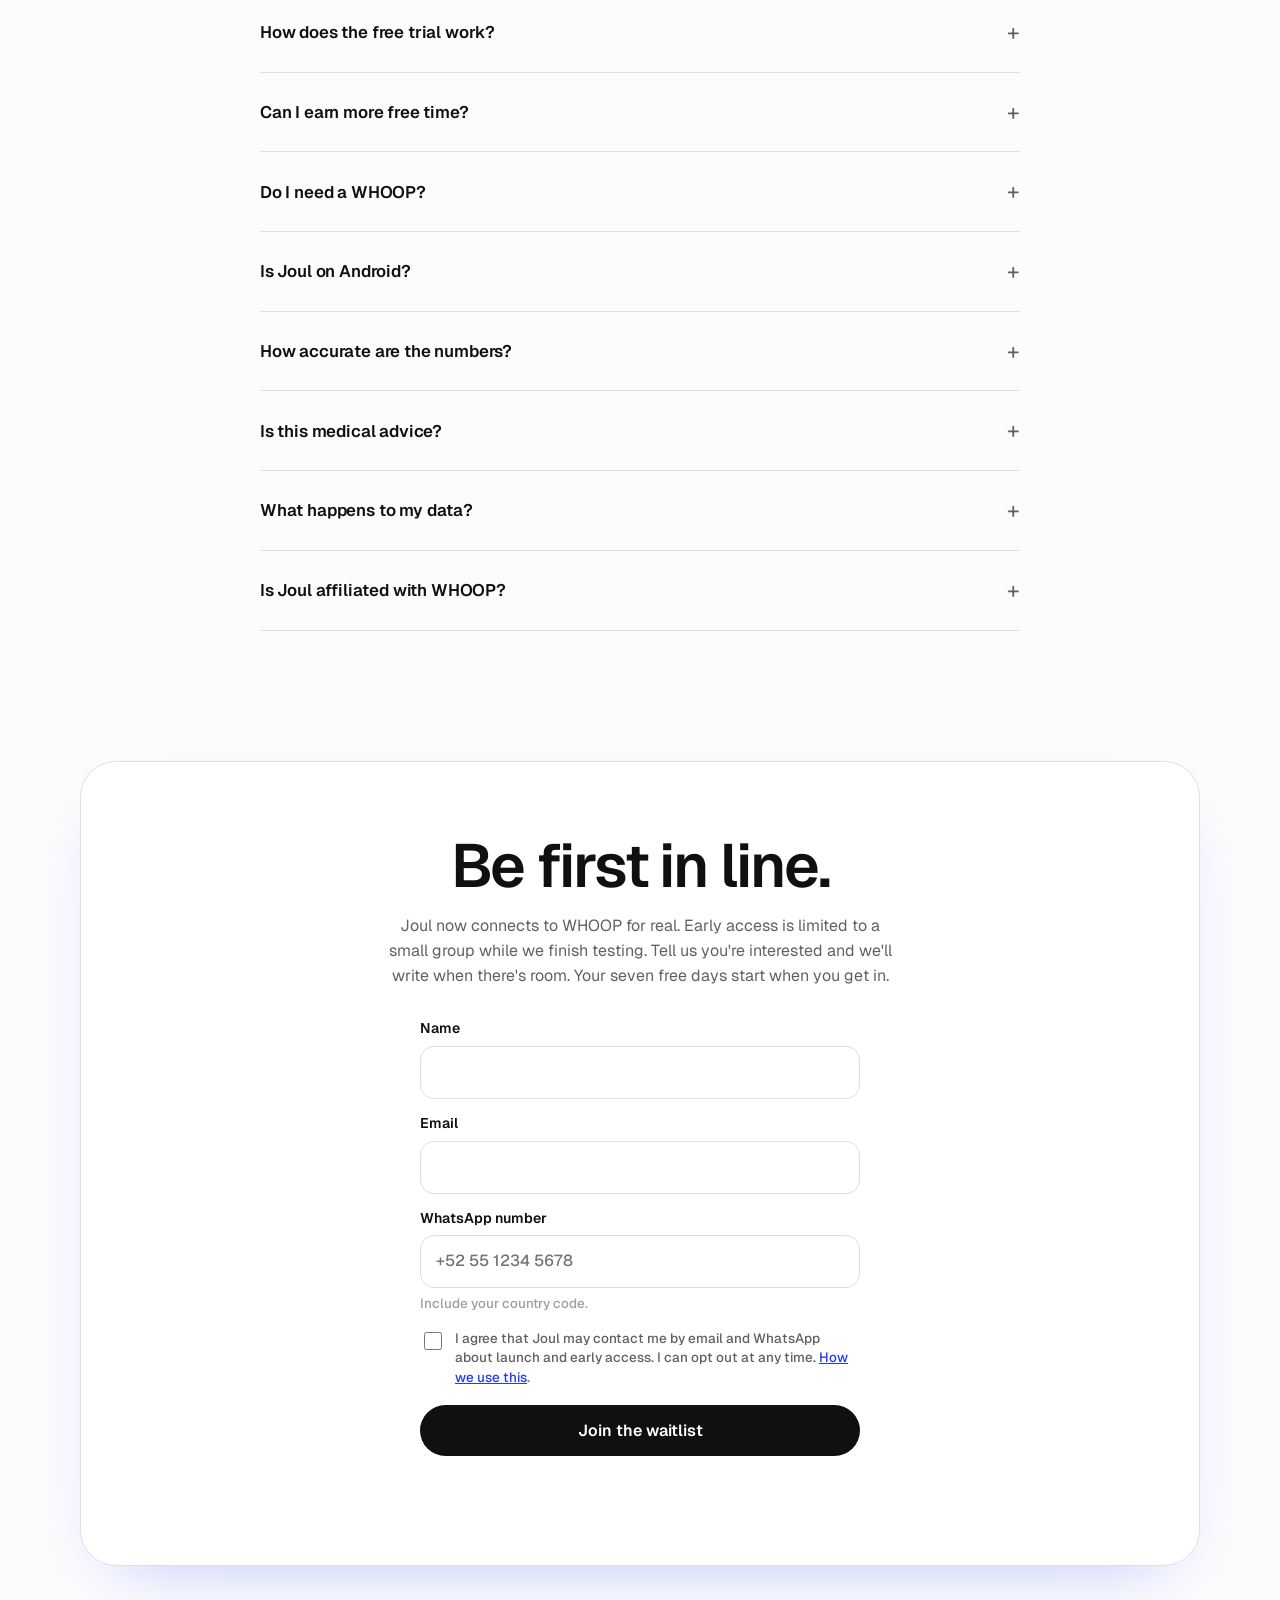
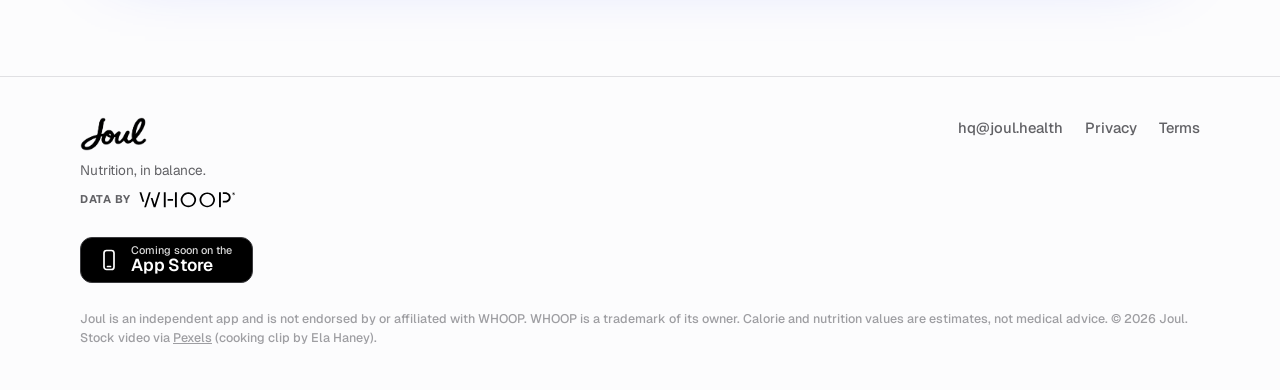
==== commit 30be9fef: "Mention the no-WHOOP manual-entry option in the FAQ and pricing fine print Main messaging stays WHOO" ====
--- a/index.html
+++ b/index.html
@@ -170,14 +170,14 @@
         <li>Extra free days for sharing Joul and inviting friends</li>
       </ul>
     </div>
-    <p class="fine center">Prices are planned launch prices in US dollars and may change. AI features have fair-use limits.</p>
+    <p class="fine center">Prices are planned launch prices in US dollars and may change. AI features have fair-use limits. No WHOOP? Joul can also estimate your calories burned — see the FAQ below.</p>
   </section>
 
   <section class="faq wrap" id="faq">
     <h2 class="section-title reveal">Questions, answered.</h2>
-    <details><summary>How does the free trial work?</summary><p>Every new account starts with a free trial of full access, photo logging included, with no card needed. The trial is a week, and you can earn more free days by sharing Joul and inviting friends. After that you keep Joul with a subscription: $24.99 a year or $2.99 a month. When you subscribe in the app, Apple may also offer a further free week: you add a payment method, nothing is charged until that week ends, and you can cancel any time before then in your Apple ID settings.</p></details>
-    <details><summary>Can I earn more free time?</summary><p>We're building ways to earn extra days by sharing your week of meals or inviting friends who also use WHOOP. They aren't live yet, and we'll explain the rules in the app when they are.</p></details>
-    <details><summary>Do I need a WHOOP?</summary><p>Yes. Joul's calories-burned number comes from WHOOP, so a WHOOP membership and the WHOOP app are required for the core experience.</p></details>
+    <details><summary>How does the free trial work?</summary><p>Every new account starts with a free trial of full access, photo logging included, with no card needed. The trial is a week, and you can earn more free days by sharing Joul and inviting friends. After that you keep Joul with a subscription: $24.99 a year or $2.99 a month. This is the same whether your calories burned come from WHOOP or from Joul's own estimate (see below).</p></details>
+    <details><summary>Can I earn more free time?</summary><p>We're building ways to earn extra days by sharing your week of meals or inviting friends. They aren't live yet, and we'll explain the rules in the app when they are.</p></details>
+    <details><summary>Do I need a WHOOP?</summary><p>No. WHOOP gives the most accurate, automatic number, but you can also use Joul without one: answer a few questions and Joul estimates your average calories burned, which you can adjust day to day (a lazy day, an average day, a very active day, and so on).</p></details>
     <details><summary>Is Joul on Android?</summary><p>Not at the moment. Joul is being built for iPhone first.</p></details>
     <details><summary>How accurate are the numbers?</summary><p>They're estimates. WHOOP's energy expenditure is an estimate, and so are portion sizes and nutrition values. Joul shows the balance as an estimate, labels provisional days, and lets you edit everything.</p></details>
     <details><summary>Is this medical advice?</summary><p>No. Joul is a tracking tool. Talk to a qualified professional about your health, diet and goals.</p></details>
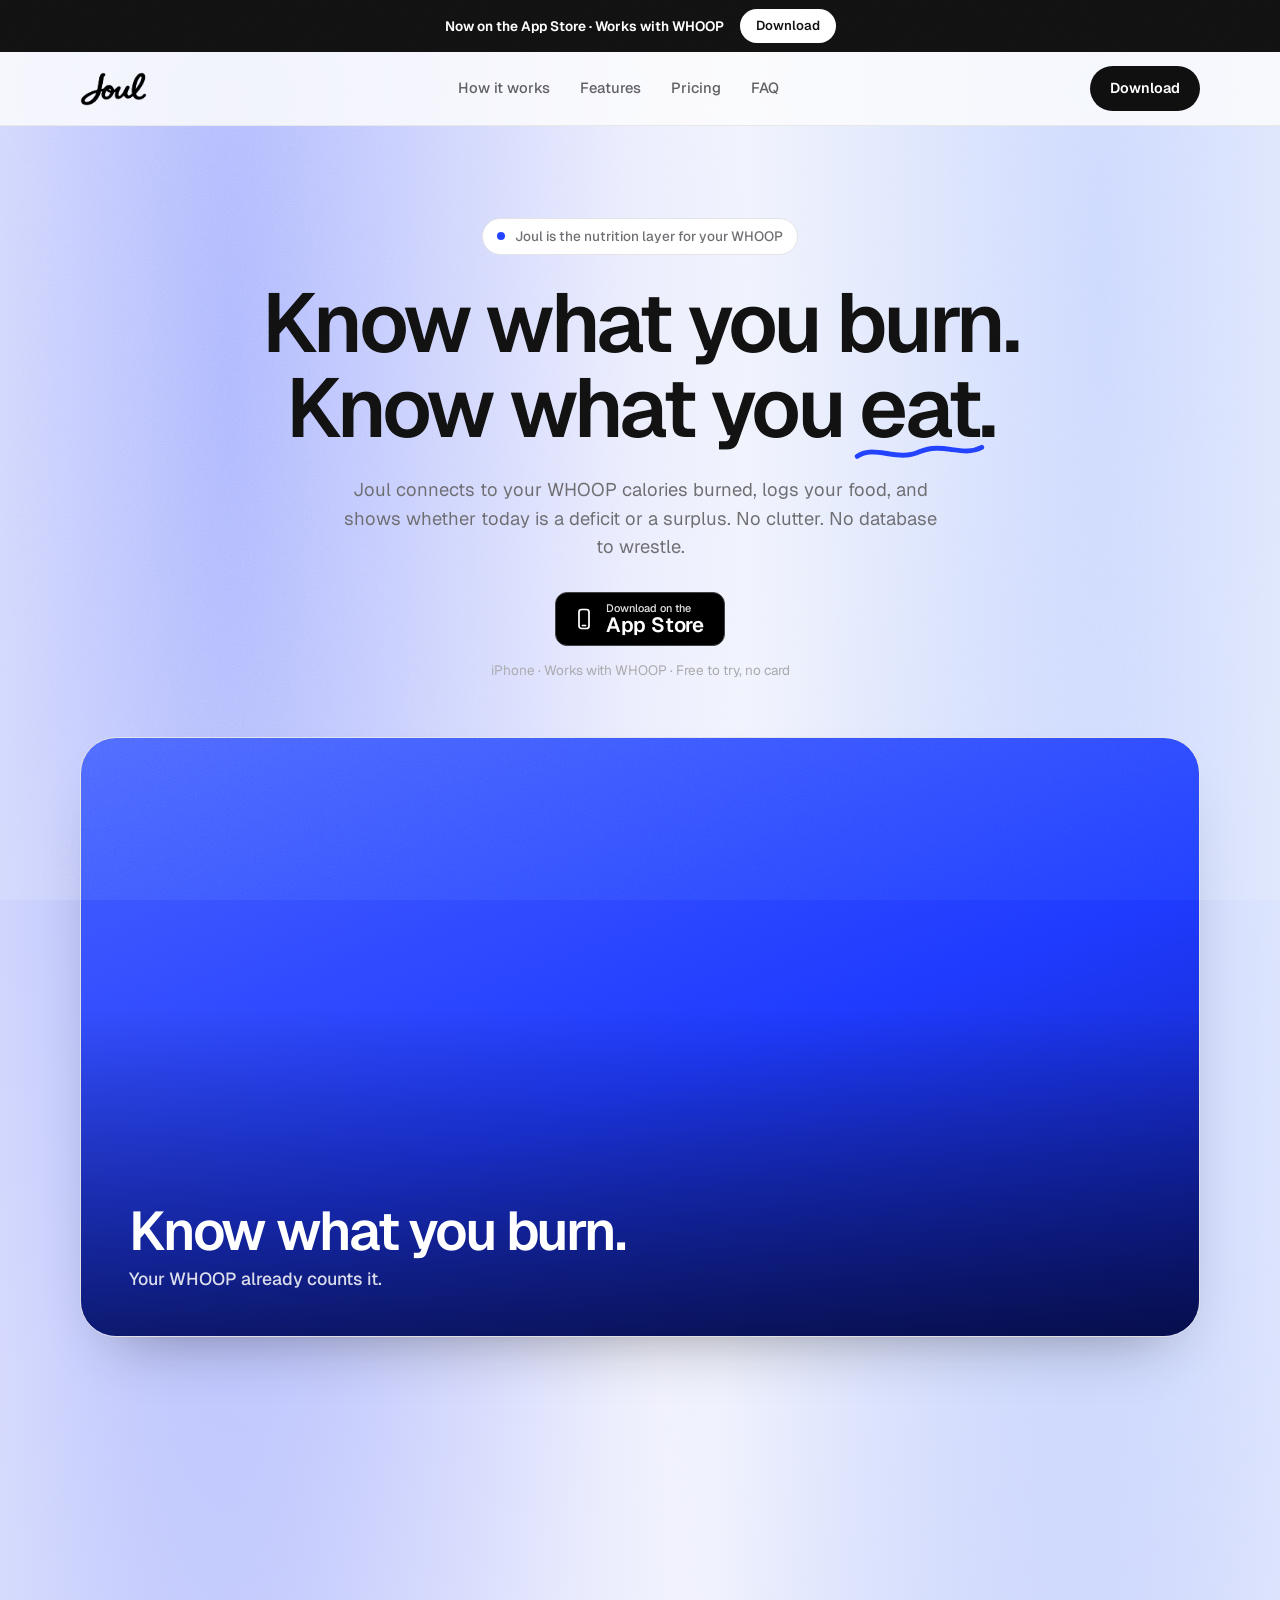
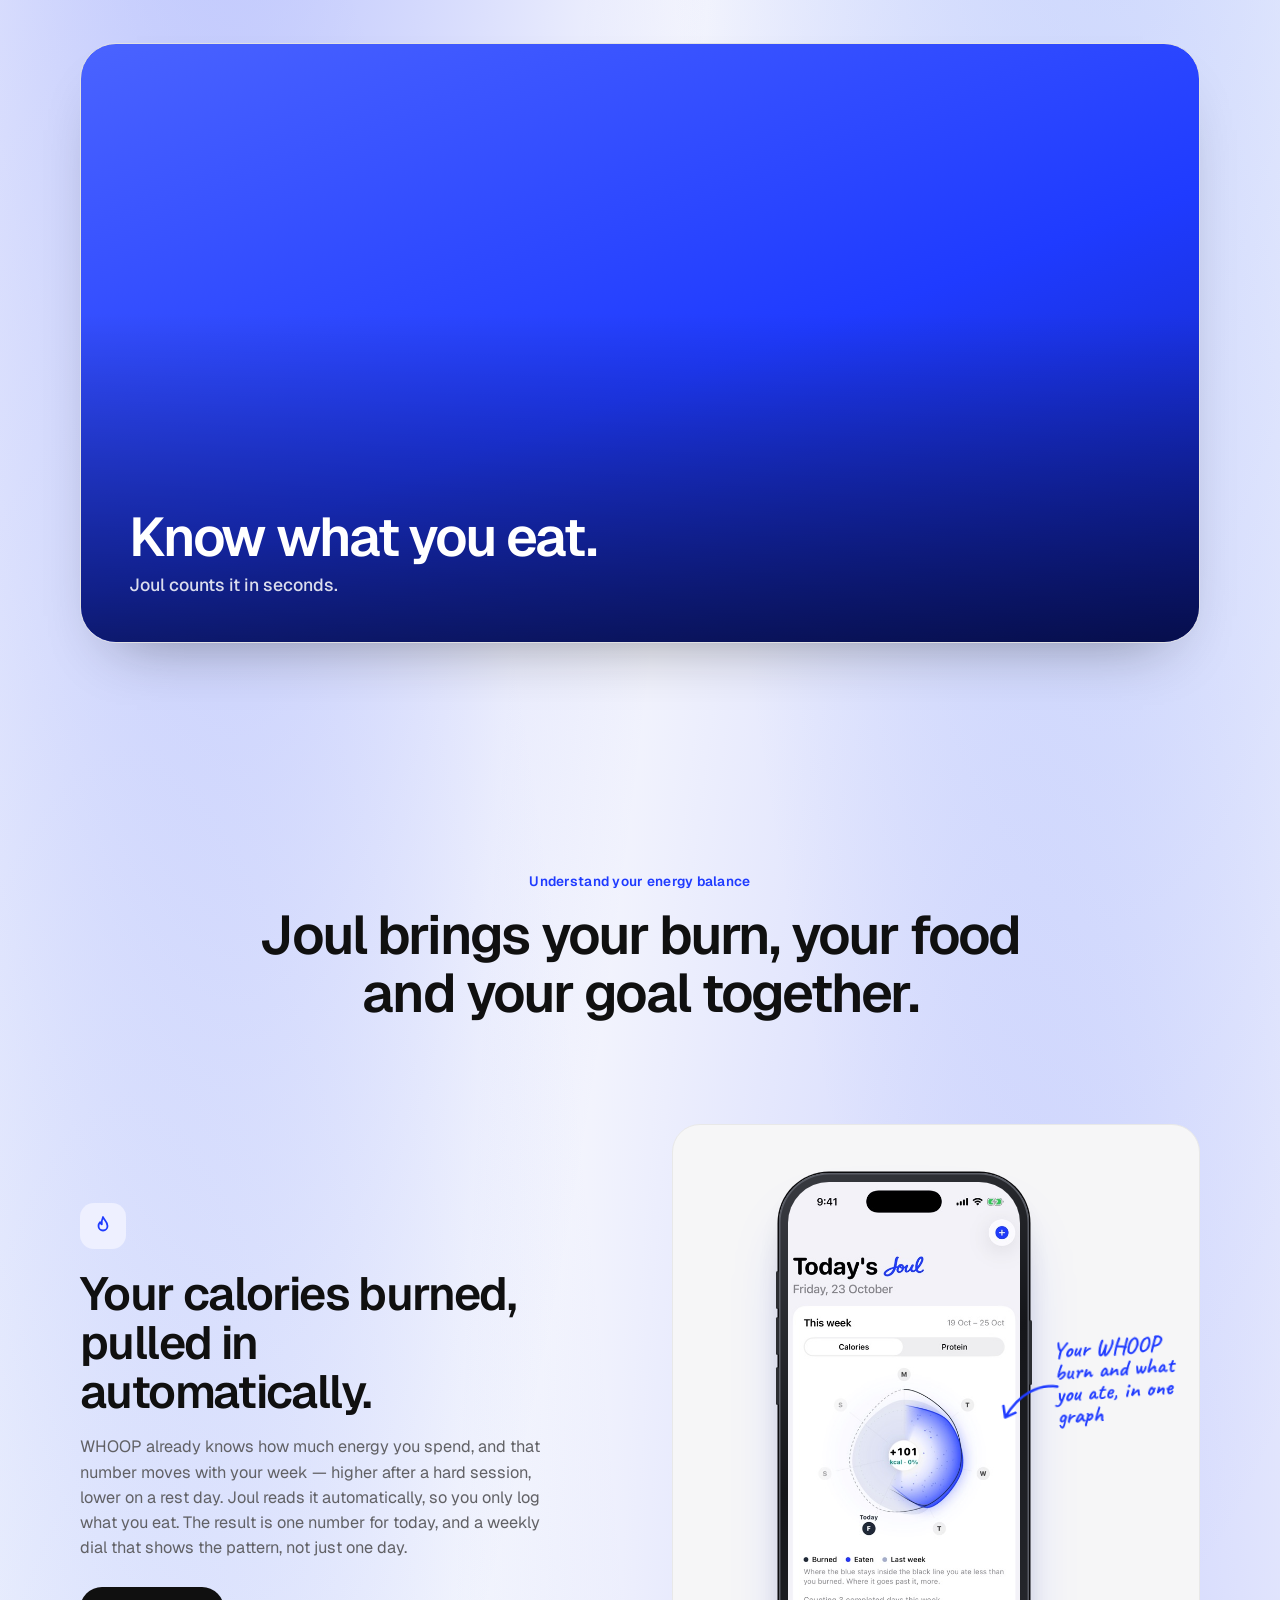
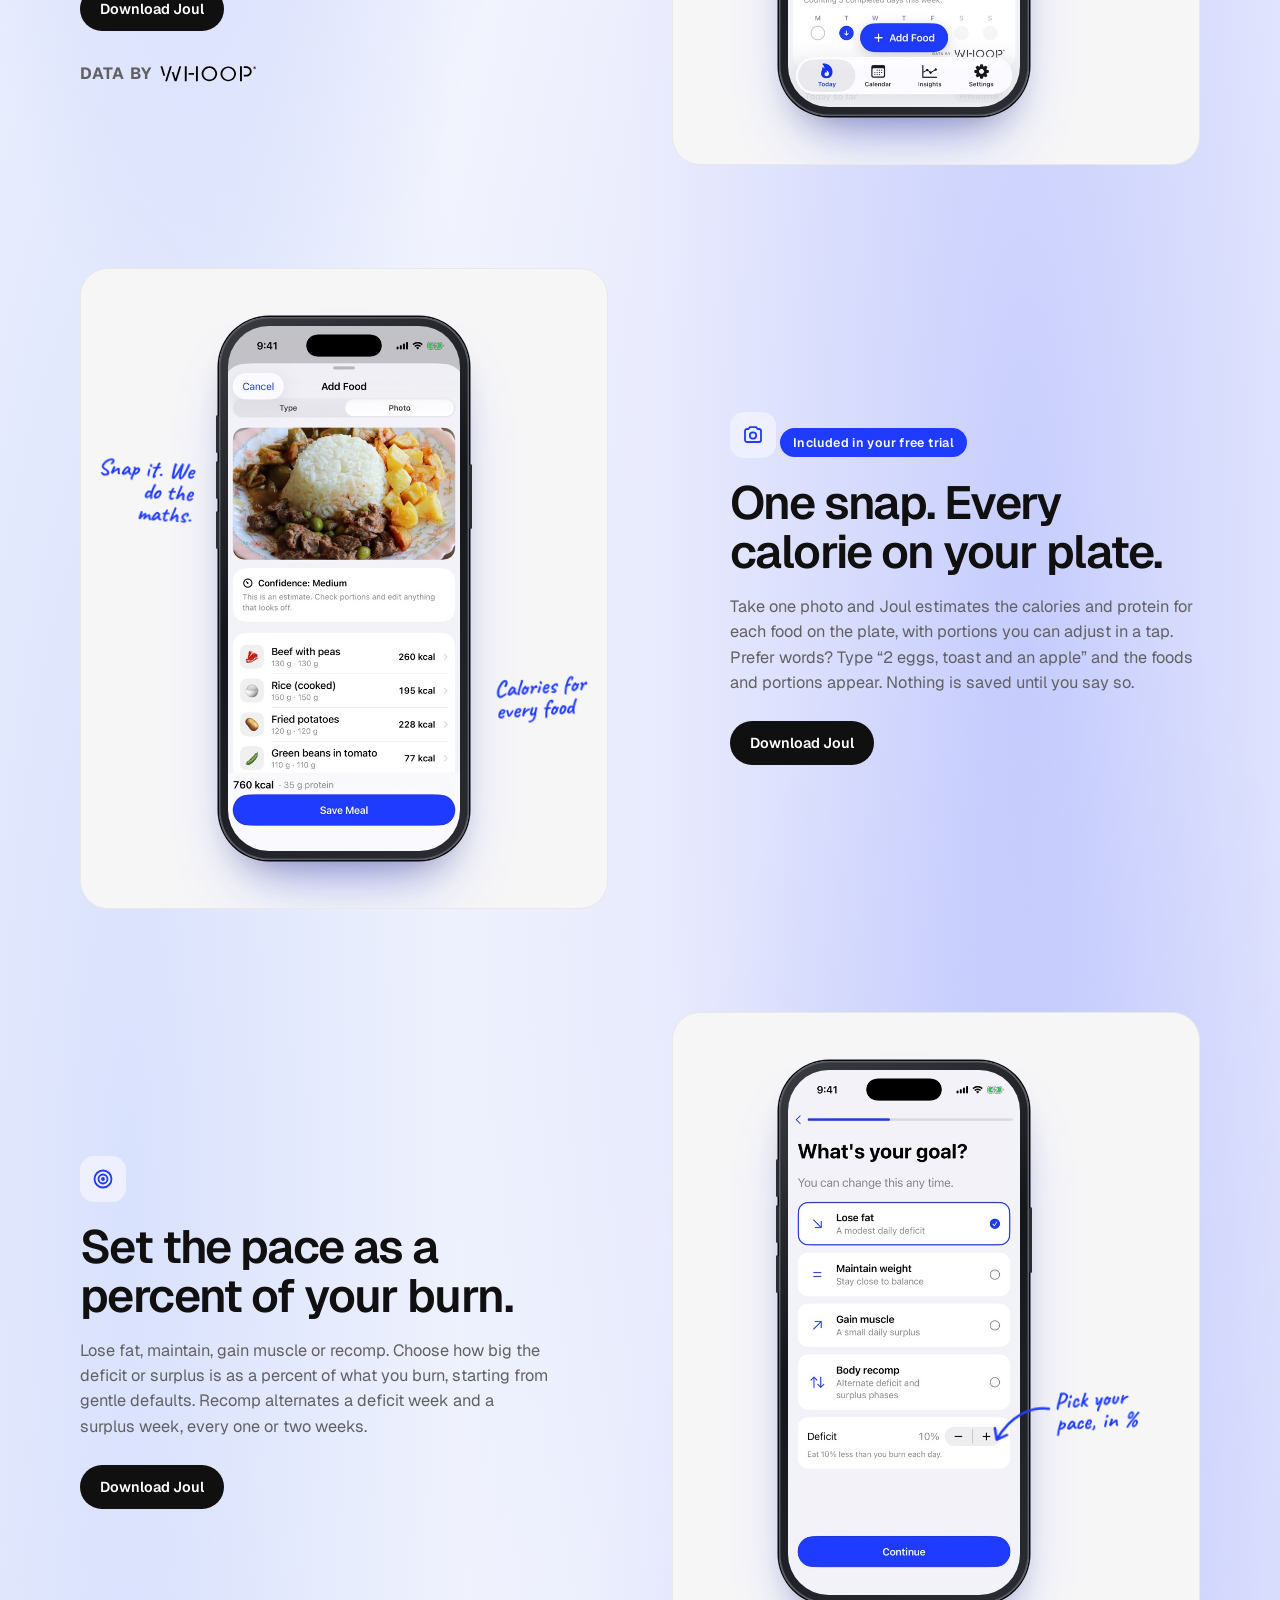
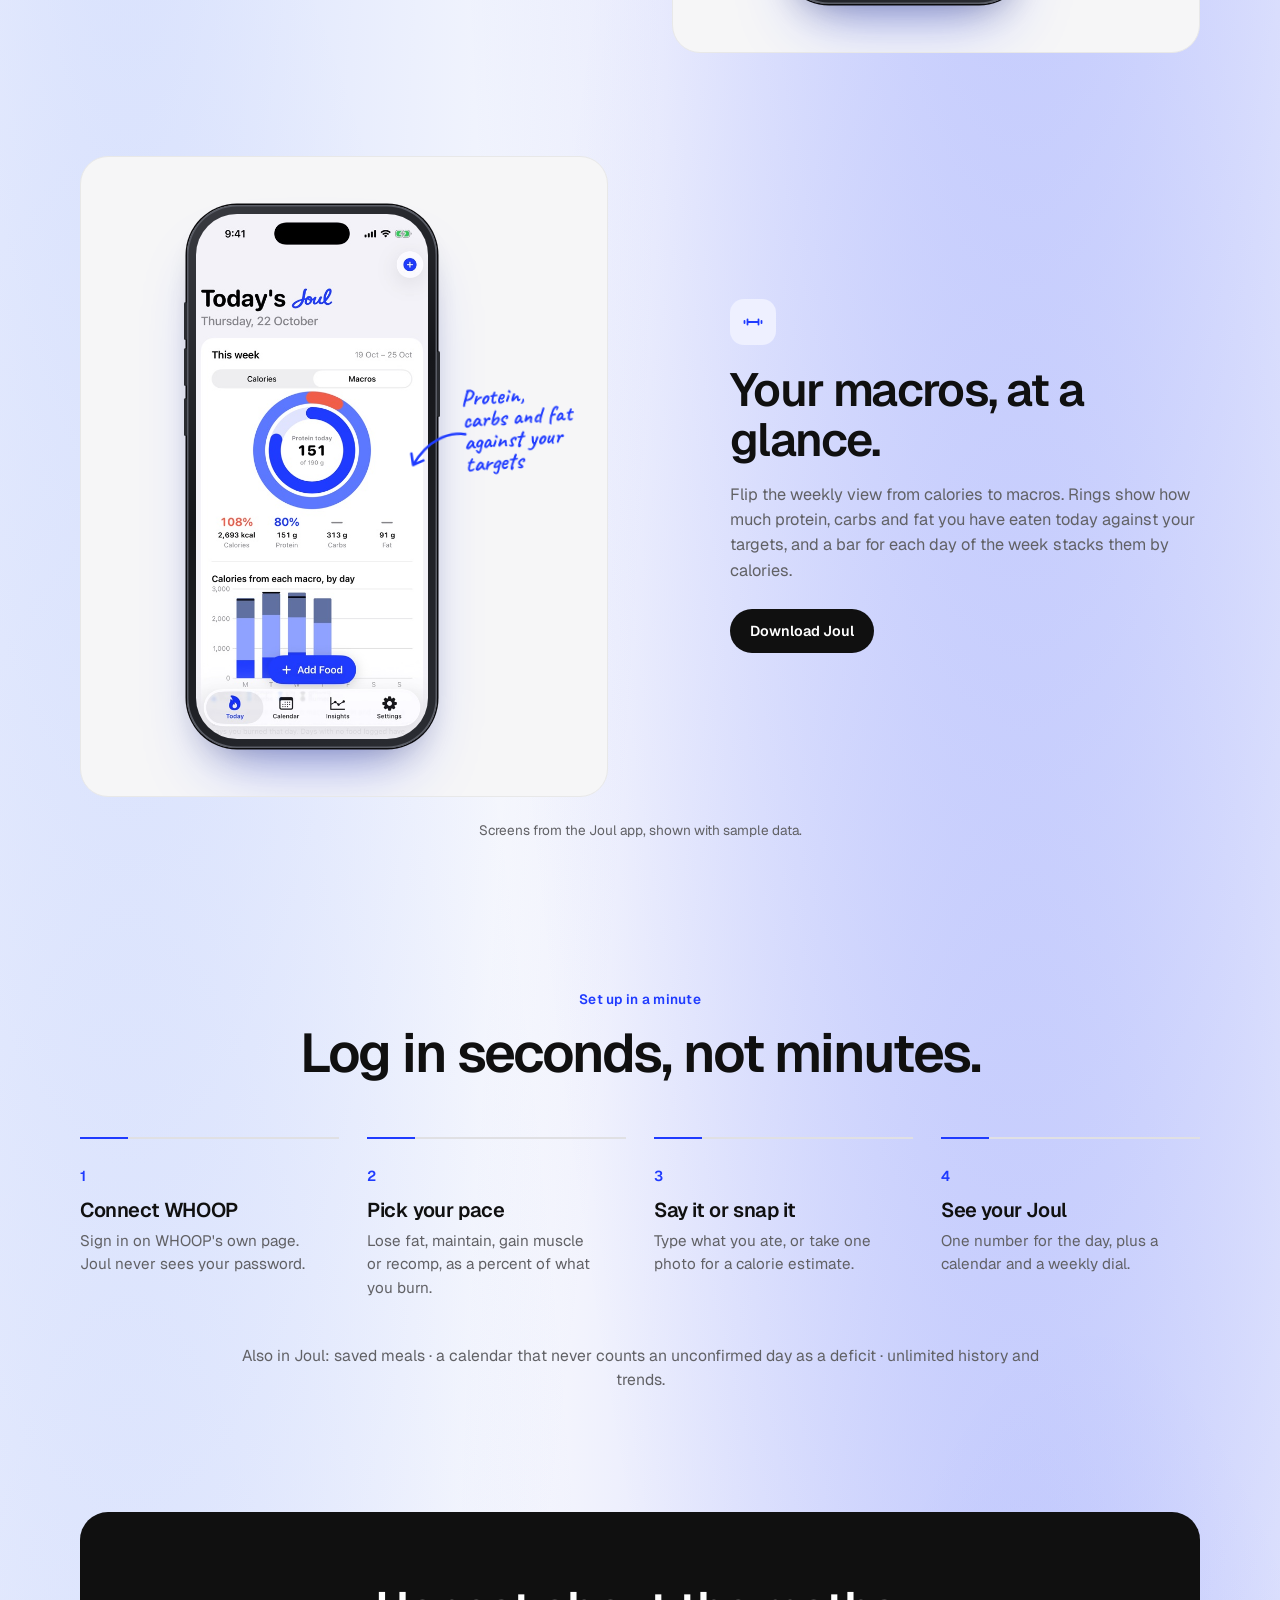
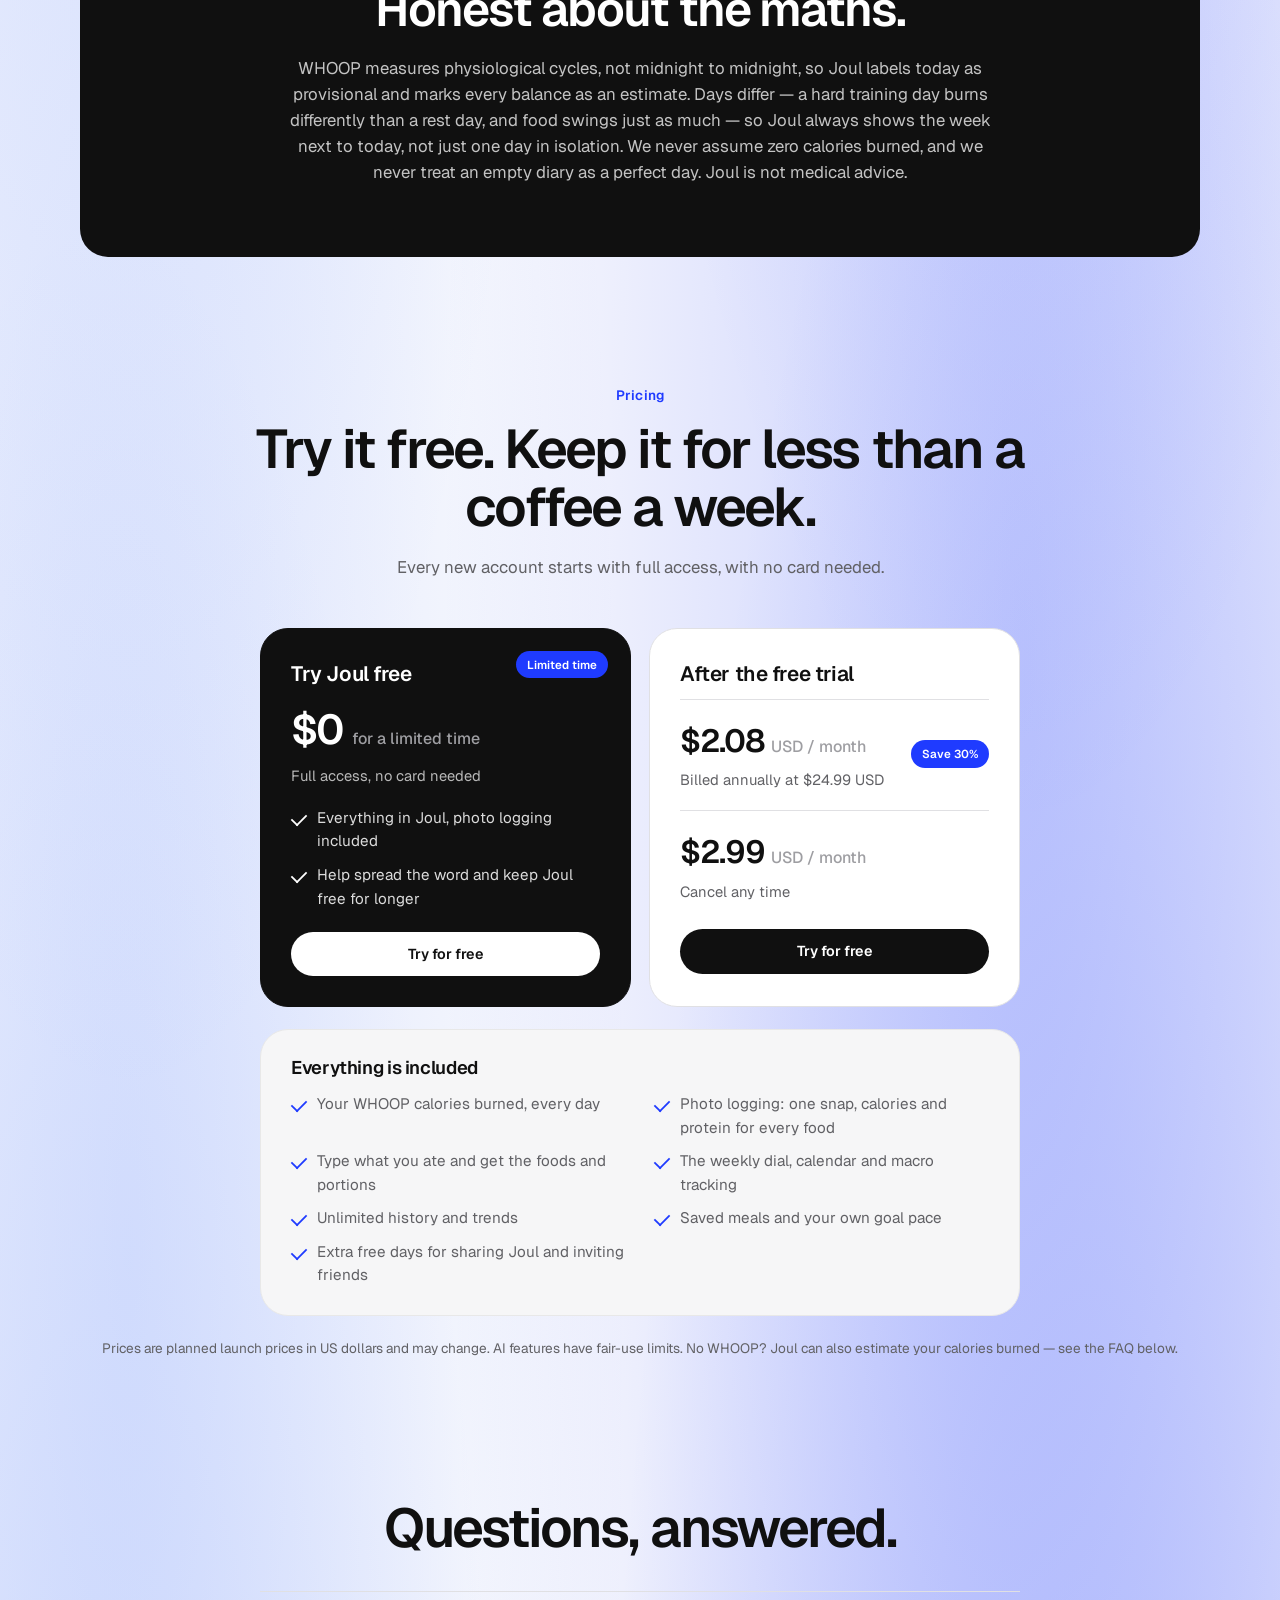
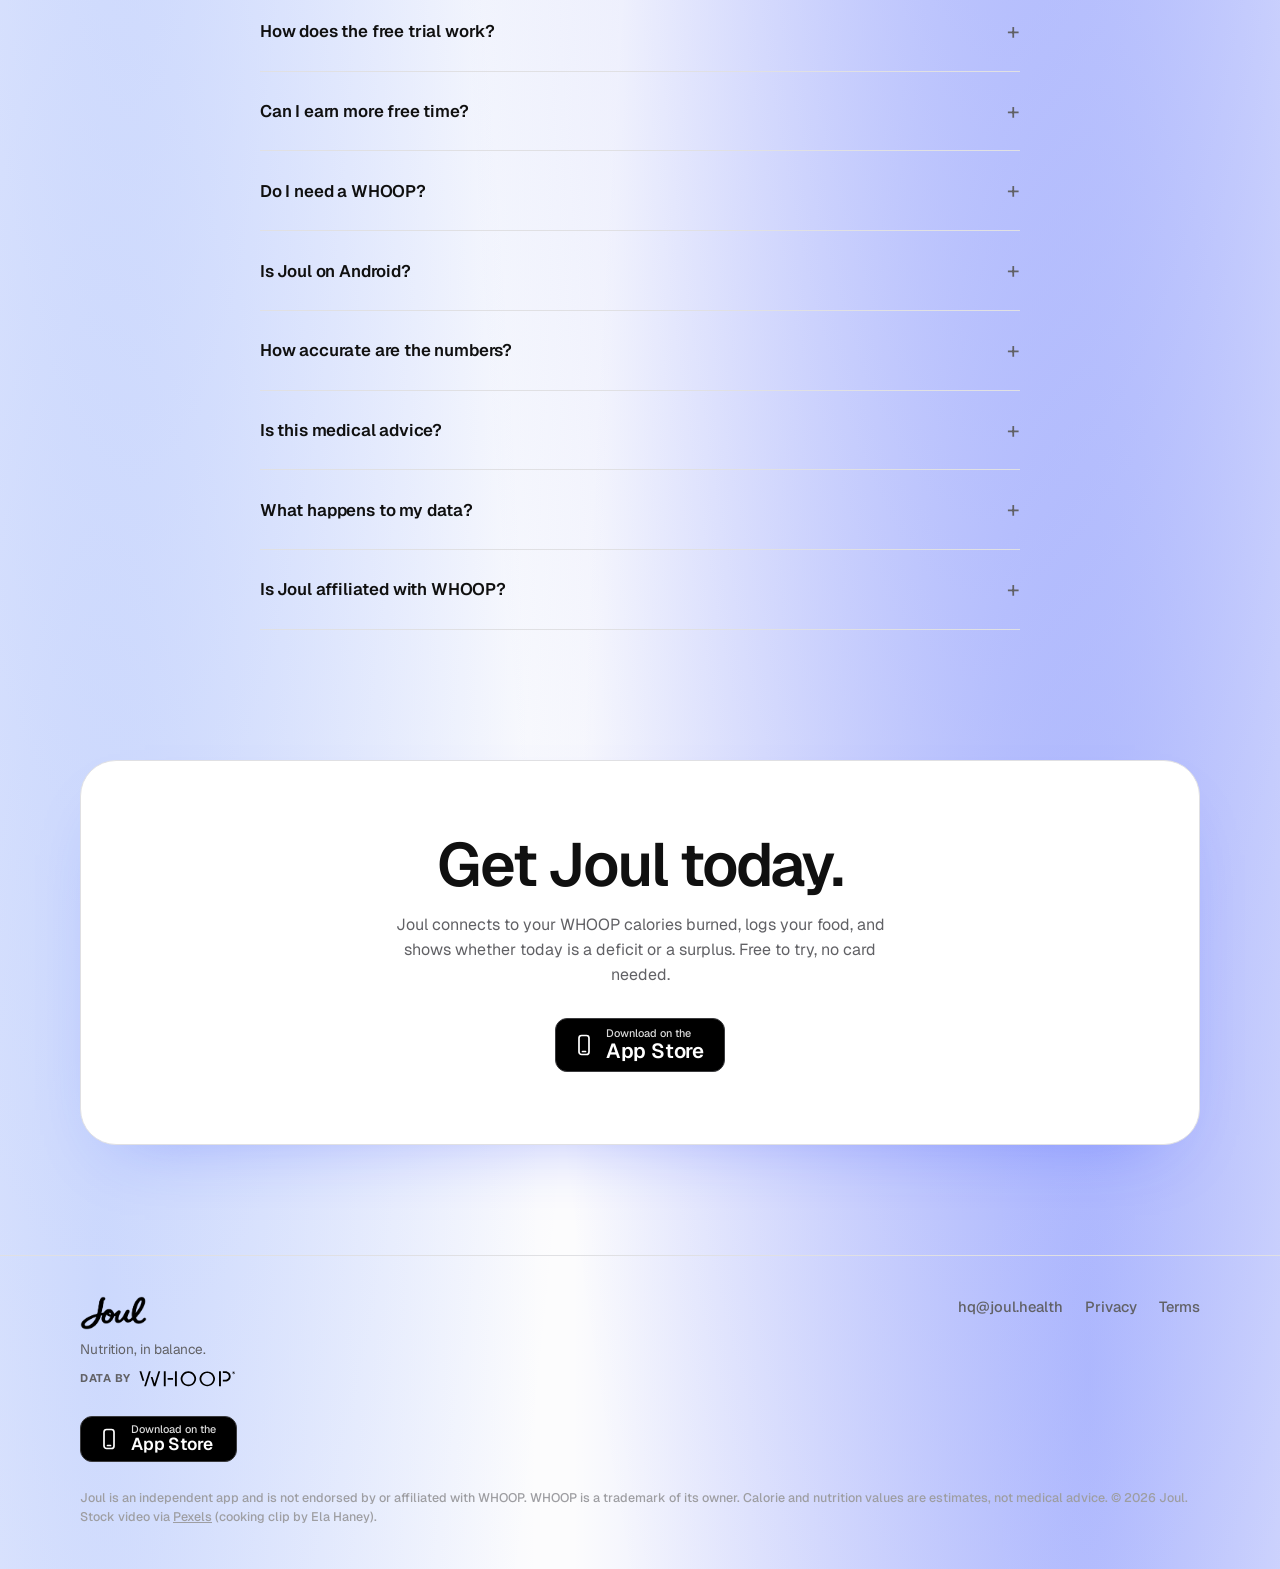
==== commit fb81018c: "Point every CTA at the App Store instead of the waitlist Joul is live now, so replace every "Join th" ====
--- a/index.html
+++ b/index.html
@@ -12,14 +12,14 @@
 <link rel="preconnect" href="https://fonts.googleapis.com">
 <link rel="preconnect" href="https://fonts.gstatic.com" crossorigin>
 <link href="https://fonts.googleapis.com/css2?family=Caveat:wght@600;700&family=Geist:wght@400;500;600;700&display=swap" rel="stylesheet">
-<link rel="stylesheet" href="style.css?v=20">
+<link rel="stylesheet" href="style.css?v=21">
 <script>document.documentElement.classList.add('js')</script>
 </head>
 <body>
 
 <div class="topbar">
-  <p>Early access is open to a small group · Works with WHOOP</p>
-  <a class="pill pill-light" href="#waitlist">Join the waitlist</a>
+  <p>Now on the App Store · Works with WHOOP</p>
+  <a class="pill pill-light" href="https://apps.apple.com/app/id6825645728" target="_blank" rel="noopener">Download</a>
 </div>
 
 <header class="nav" id="top">
@@ -30,7 +30,7 @@
     <a href="#pricing">Pricing</a>
     <a href="#faq">FAQ</a>
   </nav>
-  <a class="pill pill-dark" href="#waitlist">Join the waitlist</a>
+  <a class="pill pill-dark" href="https://apps.apple.com/app/id6825645728" target="_blank" rel="noopener">Download</a>
 </header>
 
 <main>
@@ -39,10 +39,9 @@
     <h1 id="hero-title">Know what you burn.<br>Know what you <span class="ul">eat<svg viewBox="0 0 300 18" preserveAspectRatio="none" aria-hidden="true"><path d="M3 11 C 45 3, 95 15, 150 8 S 250 12, 297 5" /></svg></span>.</h1>
     <p class="lede">Joul connects to your WHOOP calories burned, logs your food, and shows whether today is a deficit or a surplus. No clutter. No database to wrestle.</p>
     <div class="cta-row">
-      <a class="pill pill-dark pill-lg" href="#waitlist">Join the waitlist</a>
-      <a class="store" href="#waitlist" aria-label="Coming soon on the App Store. Join the waitlist">
+      <a class="store" href="https://apps.apple.com/app/id6825645728" target="_blank" rel="noopener" aria-label="Download Joul on the App Store">
         <svg viewBox="0 0 24 24" aria-hidden="true"><rect x="7" y="2.5" width="10" height="19" rx="2.6"/><path d="M10.5 18.5h3"/></svg>
-        <span><small>Coming soon on the</small><b>App Store</b></span>
+        <span><small>Download on the</small><b>App Store</b></span>
       </a>
     </div>
     <p class="micro">iPhone · Works with WHOOP · Free to try, no card</p>
@@ -72,7 +71,7 @@
         <span class="ico" aria-hidden="true"><svg viewBox="0 0 24 24"><path d="M12 3c1 3.2 4.5 4.6 4.5 9a4.5 4.5 0 0 1-9 0c0-1.7.7-2.9 1.6-3.9.2 1.2.9 1.9 1.7 2.2C10.5 8 11 5.3 12 3Z"/></svg></span>
         <h2>Your calories burned, pulled in automatically.</h2>
         <p>WHOOP already knows how much energy you spend, and that number moves with your week — higher after a hard session, lower on a rest day. Joul reads it automatically, so you only log what you eat. The result is one number for today, and a weekly dial that shows the pattern, not just one day.</p>
-        <a class="pill pill-dark" href="#waitlist">Get early access</a>
+        <a class="pill pill-dark" href="https://apps.apple.com/app/id6825645728" target="_blank" rel="noopener">Download Joul</a>
         <p class="data-by"><span>Data by</span><img src="assets/whoop-logo-black.svg" alt="WHOOP" width="96" height="16"></p>
       </div>
       <div class="panel"><div class="shot"><figure class="iphone"><img src="assets/screens/main.jpg?v=5" alt="Joul's main view: the weekly calories dial with calories burned as the outline and calories eaten as the glowing shape, and the week's balance in the middle" loading="lazy" width="1000" height="2174"></figure><span class="note r wide" style="top:30%">Your WHOOP burn and what you ate, in one graph<svg class="arr" viewBox="0 0 64 40" aria-hidden="true"><path d="M62 6 C 44 2, 22 10, 6 34 M6 34 L5 22 M6 34 L17 30"/></svg></span></div></div>
@@ -84,7 +83,7 @@
         <span class="prem">Included in your free trial</span>
         <h2>One snap. Every calorie on your plate.</h2>
         <p>Take one photo and Joul estimates the calories and protein for each food on the plate, with portions you can adjust in a tap. Prefer words? Type “2 eggs, toast and an apple” and the foods and portions appear. Nothing is saved until you say so.</p>
-        <a class="pill pill-dark" href="#waitlist">Get early access</a>
+        <a class="pill pill-dark" href="https://apps.apple.com/app/id6825645728" target="_blank" rel="noopener">Download Joul</a>
       </div>
       <div class="panel"><div class="shot"><figure class="iphone"><img src="assets/screens/meal-photo.jpg?v=6" alt="Photo logging: a plate of beef with peas, rice, fried potatoes and green beans is broken into beef with peas 260 kcal, rice 195 kcal, fried potatoes 228 kcal and green beans 77 kcal, 760 kcal in total" loading="lazy" width="1000" height="2174"></figure><span class="note r " style="top:66%">Calories for every food</span><span class="note l mir" style="top:26%">Snap it. We do the maths.</span></div></div>
     </article>
@@ -94,7 +93,7 @@
         <span class="ico" aria-hidden="true"><svg viewBox="0 0 24 24"><circle cx="12" cy="12" r="8.5"/><circle cx="12" cy="12" r="4.5"/><circle cx="12" cy="12" r="1"/></svg></span>
         <h2>Set the pace as a percent of your burn.</h2>
         <p>Lose fat, maintain, gain muscle or recomp. Choose how big the deficit or surplus is as a percent of what you burn, starting from gentle defaults. Recomp alternates a deficit week and a surplus week, every one or two weeks.</p>
-        <a class="pill pill-dark" href="#waitlist">Get early access</a>
+        <a class="pill pill-dark" href="https://apps.apple.com/app/id6825645728" target="_blank" rel="noopener">Download Joul</a>
       </div>
       <div class="panel"><div class="shot"><figure class="iphone"><img src="assets/screens/goal.jpg" alt="The goal screen: choose lose fat, maintain, gain muscle or body recomp, then set the deficit as a percentage of calories burned, 10 percent by default" loading="lazy" width="1000" height="2174"></figure><span class="note r " style="top:60%">Pick your pace, in %<svg class="arr plus" viewBox="0 0 64 40" aria-hidden="true"><path d="M62 6 C 44 2, 22 10, 6 34 M6 34 L5 22 M6 34 L17 30"/></svg></span></div></div>
     </article>
@@ -104,7 +103,7 @@
         <span class="ico" aria-hidden="true"><svg viewBox="0 0 24 24"><path d="M6.5 9.5v5M17.5 9.5v5M3.5 11v2M20.5 11v2M6.5 12h11"/></svg></span>
         <h2>Your macros, at a glance.</h2>
         <p>Flip the weekly view from calories to macros. Rings show how much protein, carbs and fat you have eaten today against your targets, and a bar for each day of the week stacks them by calories.</p>
-        <a class="pill pill-dark" href="#waitlist">Get early access</a>
+        <a class="pill pill-dark" href="https://apps.apple.com/app/id6825645728" target="_blank" rel="noopener">Download Joul</a>
       </div>
       <div class="panel"><div class="shot"><figure class="iphone"><img src="assets/screens/macros.jpg?v=5" alt="The macros view: a ring for protein against its target today, grams of protein, carbs and fat, and a stacked bar for each day of the week" loading="lazy" width="1000" height="2174"></figure><span class="note r " style="top:33%">Protein, carbs and fat against your targets<svg class="arr" viewBox="0 0 64 40" aria-hidden="true"><path d="M62 6 C 44 2, 22 10, 6 34 M6 34 L5 22 M6 34 L17 30"/></svg></span></div></div>
     </article>
@@ -144,7 +143,7 @@
           <li>Everything in Joul, photo logging included</li>
           <li>Help spread the word and keep Joul free for longer</li>
         </ul>
-        <a class="pill pill-light plan-cta" href="#waitlist">Try for free</a>
+        <a class="pill pill-light plan-cta" href="https://apps.apple.com/app/id6825645728" target="_blank" rel="noopener">Try for free</a>
       </article>
       <article class="plan reveal">
         <h3>After the free trial</h3>
@@ -155,7 +154,7 @@
         <div class="tier">
           <div><p class="price">$2.99 <small>USD / month</small></p><p class="price-alt">Cancel any time</p></div>
         </div>
-        <a class="pill pill-dark plan-cta" href="#waitlist">Try for free</a>
+        <a class="pill pill-dark plan-cta" href="https://apps.apple.com/app/id6825645728" target="_blank" rel="noopener">Try for free</a>
       </article>
     </div>
     <div class="included reveal">
@@ -187,19 +186,12 @@
 
   <section class="cta wrap">
     <div class="cta-card">
-      <div id="waitlist" class="anchor"></div>
-      <h2>Be first in line.</h2>
-      <p class="cta-sub">Joul now connects to WHOOP for real. Early access is limited to a small group while we finish testing. Tell us you're interested and we'll write when there's room. Your seven free days start when you get in.</p>
-      <form class="waitlist" id="waitlist-form" method="post" action="#waitlist" onsubmit="return false" novalidate>
-        <div class="field"><label for="wl-name">Name</label><input id="wl-name" name="name" type="text" autocomplete="name" maxlength="80" required></div>
-        <div class="field"><label for="wl-email">Email</label><input id="wl-email" name="email" type="email" autocomplete="email" maxlength="254" required></div>
-        <div class="field"><label for="wl-wa">WhatsApp number</label><input id="wl-wa" name="whatsapp" type="tel" inputmode="tel" autocomplete="tel" placeholder="+52 55 1234 5678" maxlength="32" required><small>Include your country code.</small></div>
-        <div class="hp" aria-hidden="true"><label>Leave this empty <input name="website" type="text" tabindex="-1" autocomplete="off"></label></div>
-        <label class="consent"><input type="checkbox" name="consent" required><span>I agree that Joul may contact me by email and WhatsApp about launch and early access. I can opt out at any time. <a href="privacy.html#waitlist">How we use this</a>.</span></label>
-        <button class="pill pill-dark pill-lg" type="submit">Join the waitlist</button>
-        <p class="form-status" id="waitlist-status" role="status" aria-live="polite"></p>
-        <noscript><p class="form-status error">This form needs JavaScript. You can also email hq@joul.health.</p></noscript>
-      </form>
+      <h2>Get Joul today.</h2>
+      <p class="cta-sub">Joul connects to your WHOOP calories burned, logs your food, and shows whether today is a deficit or a surplus. Free to try, no card needed.</p>
+      <a class="store" href="https://apps.apple.com/app/id6825645728" target="_blank" rel="noopener" aria-label="Download Joul on the App Store">
+        <svg viewBox="0 0 24 24" aria-hidden="true"><rect x="7" y="2.5" width="10" height="19" rx="2.6"/><path d="M10.5 18.5h3"/></svg>
+        <span><small>Download on the</small><b>App Store</b></span>
+      </a>
     </div>
   </section>
 </main>
@@ -210,9 +202,9 @@
       <img src="assets/logo-black.png" alt="Joul" class="logo">
       <p class="fine">Nutrition, in balance.</p>
       <p class="data-by foot-data"><span>Data by</span><img src="assets/whoop-logo-black.svg" alt="WHOOP" width="96" height="16"></p>
-      <a class="store store-sm" href="#waitlist" aria-label="Coming soon on the App Store. Join the waitlist">
+      <a class="store store-sm" href="https://apps.apple.com/app/id6825645728" target="_blank" rel="noopener" aria-label="Download Joul on the App Store">
         <svg viewBox="0 0 24 24" aria-hidden="true"><rect x="7" y="2.5" width="10" height="19" rx="2.6"/><path d="M10.5 18.5h3"/></svg>
-        <span><small>Coming soon on the</small><b>App Store</b></span>
+        <span><small>Download on the</small><b>App Store</b></span>
       </a>
     </div>
     <nav aria-label="Footer">
@@ -224,6 +216,6 @@
   <p class="legal wrap">Joul is an independent app and is not endorsed by or affiliated with WHOOP. WHOOP is a trademark of its owner. Calorie and nutrition values are estimates, not medical advice. © 2026 Joul. Stock video via <a href="https://www.pexels.com/video/cooking-meat-in-a-pan-854216/" rel="noopener">Pexels</a> (cooking clip by Ela Haney).</p>
 </footer>
 
-<script src="main.js?v=5"></script>
+<script src="main.js?v=6"></script>
 </body>
 </html>
--- a/style.css
+++ b/style.css
@@ -5,7 +5,19 @@
 }
 *{box-sizing:border-box}
 html{scroll-behavior:smooth}
-body{margin:0;font-family:'Geist',ui-sans-serif,system-ui,-apple-system,'Segoe UI',Roboto,sans-serif;color:var(--ink);background:var(--bg);line-height:1.55;-webkit-font-smoothing:antialiased}
+body{margin:0;font-family:'Geist',ui-sans-serif,system-ui,-apple-system,'Segoe UI',Roboto,sans-serif;color:var(--ink);background:
+  radial-gradient(ellipse 65% 55% at 18% 4%, rgba(31,59,255,.38), transparent 62%),
+  radial-gradient(ellipse 60% 50% at 86% 3%, rgba(100,140,255,.34), transparent 62%),
+  radial-gradient(ellipse 70% 55% at 80% 40%, rgba(31,59,255,.24), transparent 65%),
+  radial-gradient(ellipse 65% 50% at 10% 46%, rgba(90,130,255,.22), transparent 65%),
+  radial-gradient(ellipse 70% 55% at 80% 74%, rgba(31,59,255,.24), transparent 65%),
+  radial-gradient(ellipse 60% 50% at 10% 80%, rgba(90,130,255,.2), transparent 65%),
+  radial-gradient(ellipse 65% 55% at 85% 98%, rgba(31,59,255,.3), transparent 62%),
+  radial-gradient(ellipse 55% 45% at 8% 97%, rgba(100,140,255,.24), transparent 62%),
+  var(--bg);line-height:1.55;-webkit-font-smoothing:antialiased;position:relative}
+body::before{content:"";position:fixed;inset:0;z-index:2;pointer-events:none;mix-blend-mode:overlay;opacity:.28;
+  background-image:url("data:image/svg+xml,%3Csvg%20xmlns='http://www.w3.org/2000/svg'%20width='300'%20height='300'%3E%3Cfilter%20id='n'%3E%3CfeTurbulence%20type='fractalNoise'%20baseFrequency='0.75'%20numOctaves='3'%20seed='11'%20stitchTiles='stitch'%20result='t'/%3E%3CfeColorMatrix%20in='t'%20type='matrix'%20values='0.333%200.333%200.333%200%200%200.333%200.333%200.333%200%200%200.333%200.333%200.333%200%200%200%200%200%200%201'/%3E%3C/filter%3E%3Crect%20width='100%25'%20height='100%25'%20filter='url%28%23n%29'/%3E%3C/svg%3E");
+  background-repeat:repeat}
 img{max-width:100%;display:block}
 a{color:inherit}
 .wrap{width:min(var(--maxw),calc(100% - 40px));margin-inline:auto}
@@ -147,28 +159,9 @@
 .cta-card{position:relative;background:#fff;border:1px solid var(--line);border-radius:36px;padding:clamp(32px,6vw,72px) clamp(20px,5vw,60px);text-align:center;box-shadow:0 30px 70px -40px rgba(31,59,255,.35)}
 .cta-card h2{font-size:clamp(2.2rem,5.4vw,3.8rem)}
 .cta-sub{max-width:520px;margin:16px auto 30px;color:var(--mute)}
-.anchor{position:absolute;top:-120px}
-
-/* waitlist form */
-.waitlist{max-width:440px;margin:0 auto;text-align:left;display:grid;gap:14px}
-.waitlist .field{display:grid;gap:6px}
-.waitlist label{font-weight:600;font-size:.88rem}
-.waitlist input[type=text],.waitlist input[type=email],.waitlist input[type=tel]{width:100%;padding:13px 15px;border-radius:14px;border:1px solid var(--line);background:#fff;color:var(--ink);font:inherit;font-weight:500}
-.waitlist input:focus-visible{outline:2px solid var(--blue);outline-offset:1px;border-color:transparent}
-.waitlist small{color:var(--faint);font-weight:500}
-.waitlist .consent{display:flex;gap:10px;align-items:flex-start;font-weight:500;font-size:.84rem;line-height:1.45;color:var(--mute)}
-.waitlist .consent input{margin-top:3px;width:18px;height:18px;flex:none;accent-color:var(--ink)}
-.waitlist .consent a{color:var(--blue)}
-.waitlist .hp{position:absolute;left:-9999px;width:1px;height:1px;overflow:hidden}
-.waitlist .pill{width:100%;margin-top:4px}
-.waitlist .pill[disabled]{opacity:.7;cursor:progress}
-.form-status{margin:0;min-height:1.4em;font-weight:600;text-align:center;color:var(--ink)}
-.form-status.error{color:#c1121f}
-.waitlist.done .field,.waitlist.done .consent,.waitlist.done .pill{display:none}
-.waitlist .field.invalid input{border-color:#e5484d}
 
 /* footer */
-.footer{border-top:1px solid var(--line);padding:40px 0 30px;background:var(--bg)}
+.footer{border-top:1px solid var(--line);padding:40px 0 30px;background:transparent}
 .foot{display:flex;justify-content:space-between;align-items:flex-start;gap:24px;flex-wrap:wrap}
 .foot nav{display:flex;gap:22px;font-weight:500;font-size:.92rem}
 .foot nav a{text-decoration:none;color:var(--mute)}.foot nav a:hover{color:var(--ink)}
@@ -194,7 +187,7 @@
 .doc th,.doc td{text-align:left;padding:9px 10px;border-bottom:1px solid var(--line);vertical-align:top}
 .doc th{font-weight:600}
 
-section[id],.anchor{scroll-margin-top:84px}
+section[id]{scroll-margin-top:84px}
 
 /* handwritten notes: a short comment and a hand-drawn arrow pointing at one detail of the screen */
 .cta-wrap{position:relative;display:inline-block}
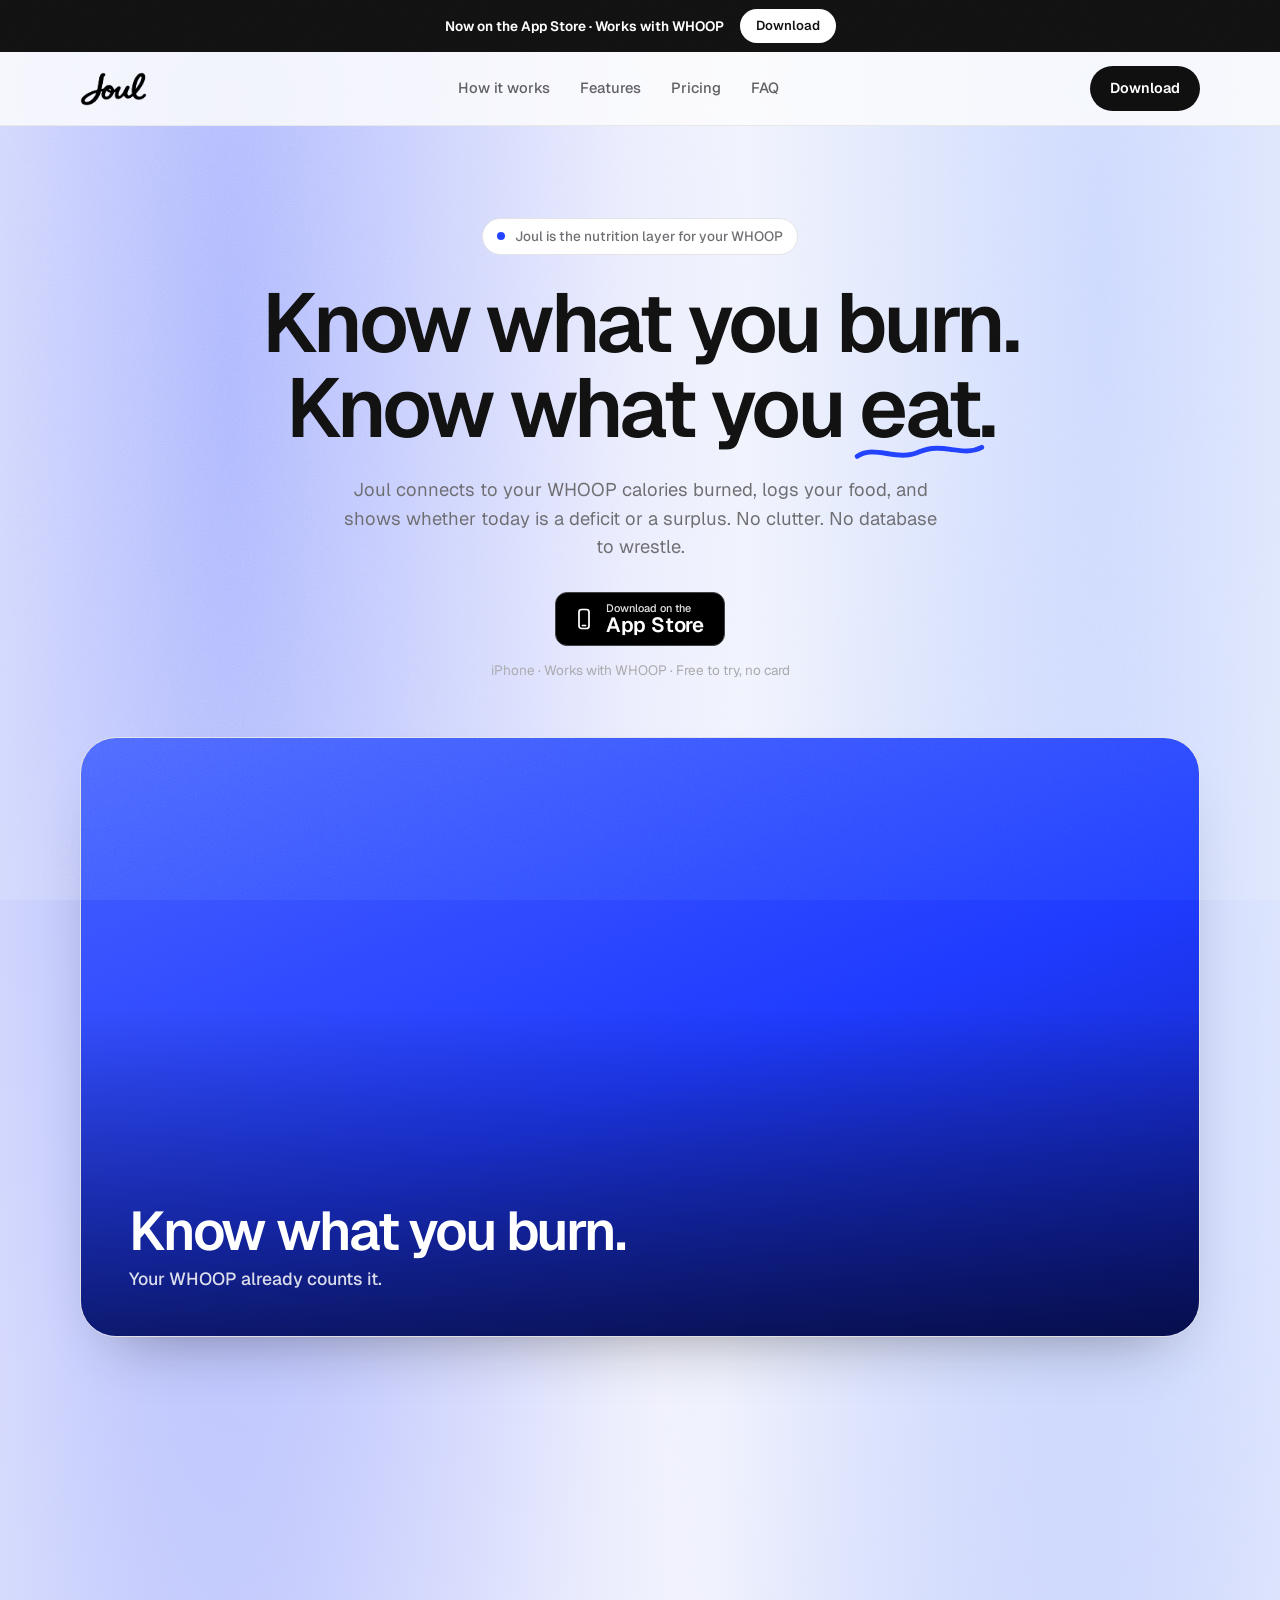
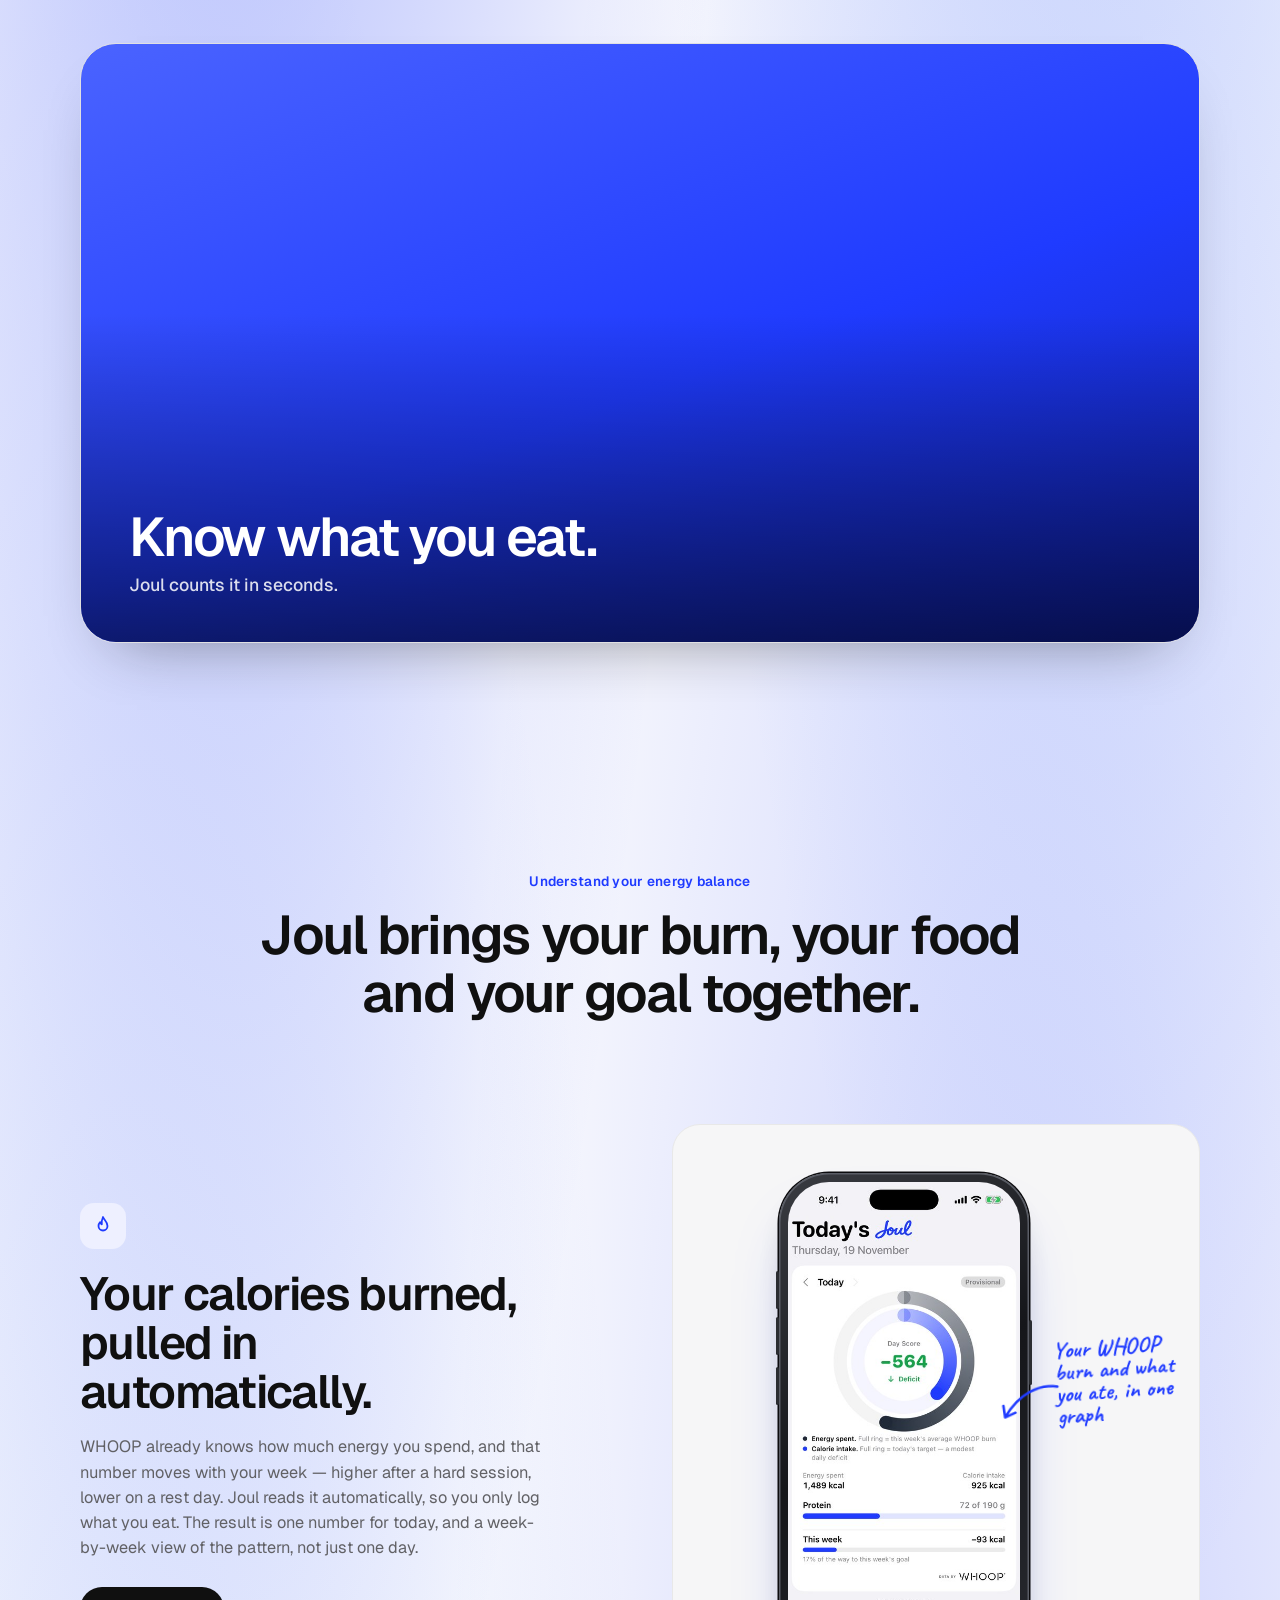
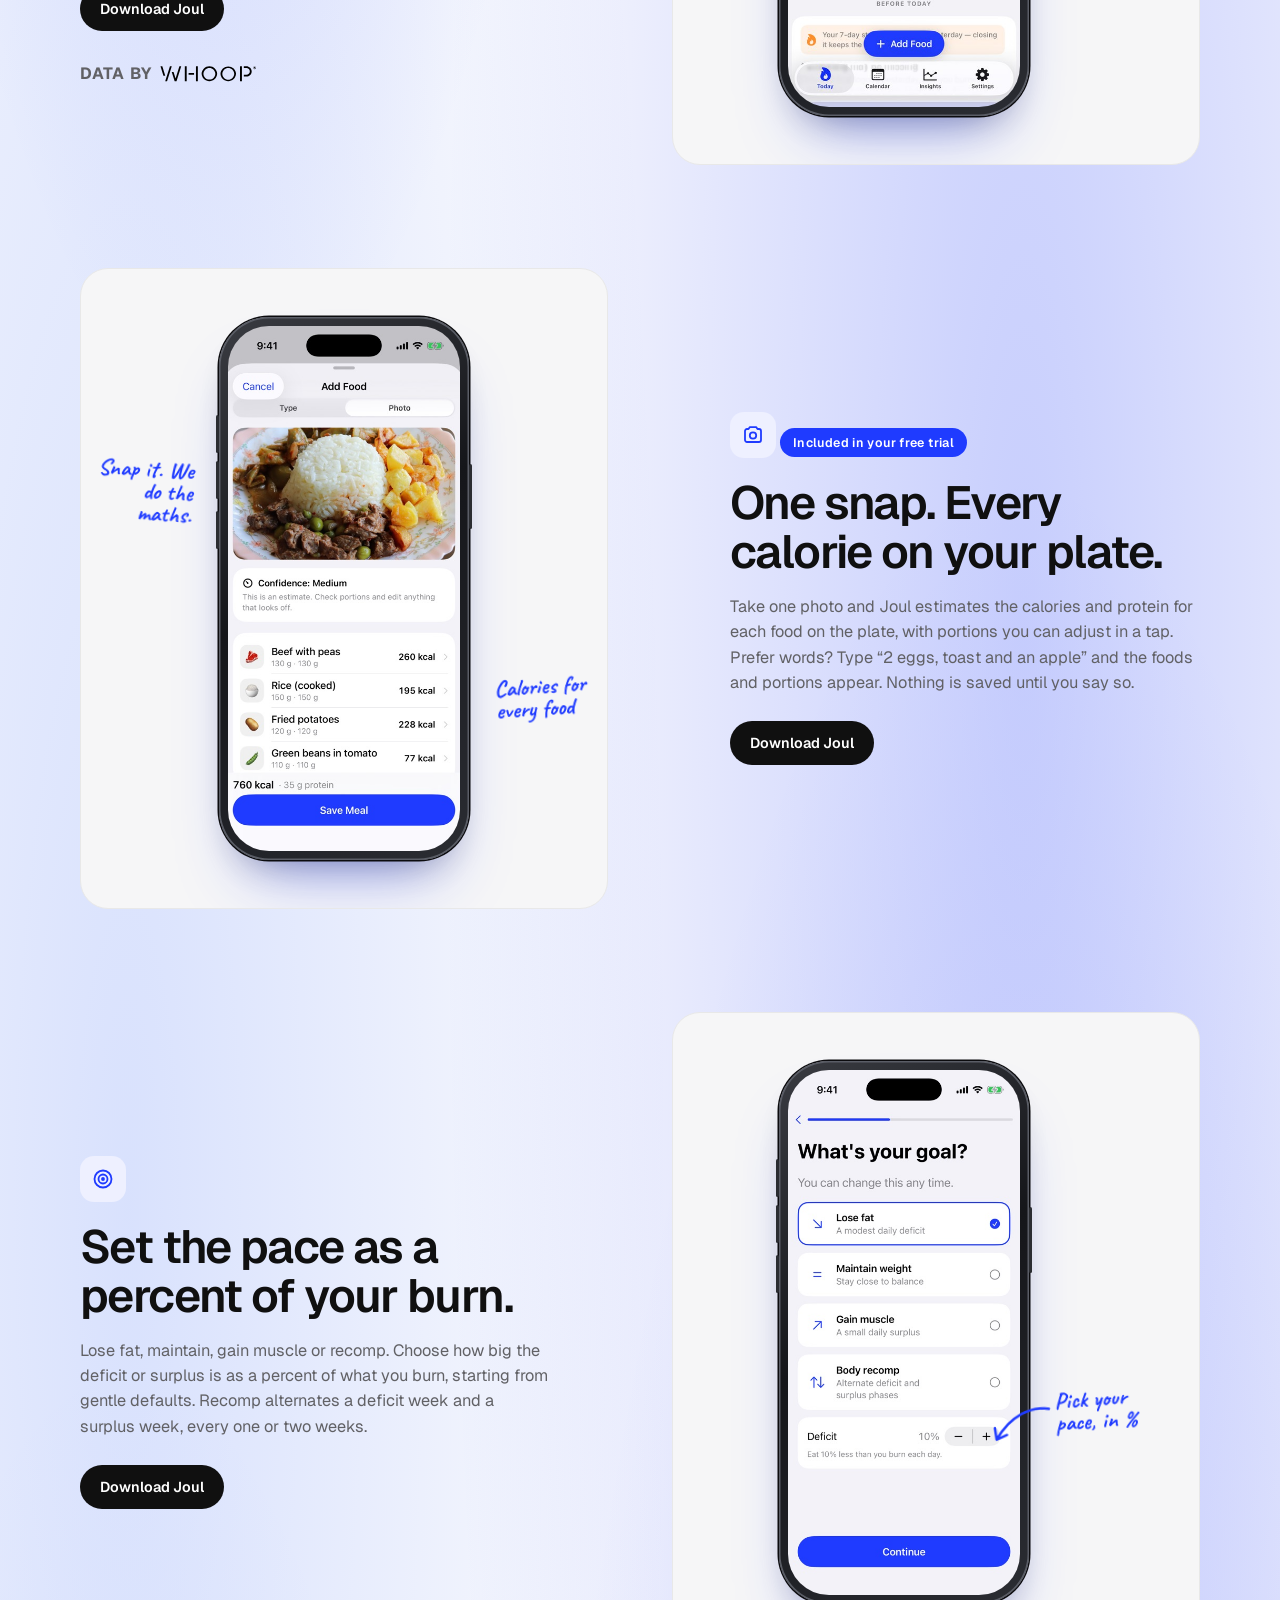
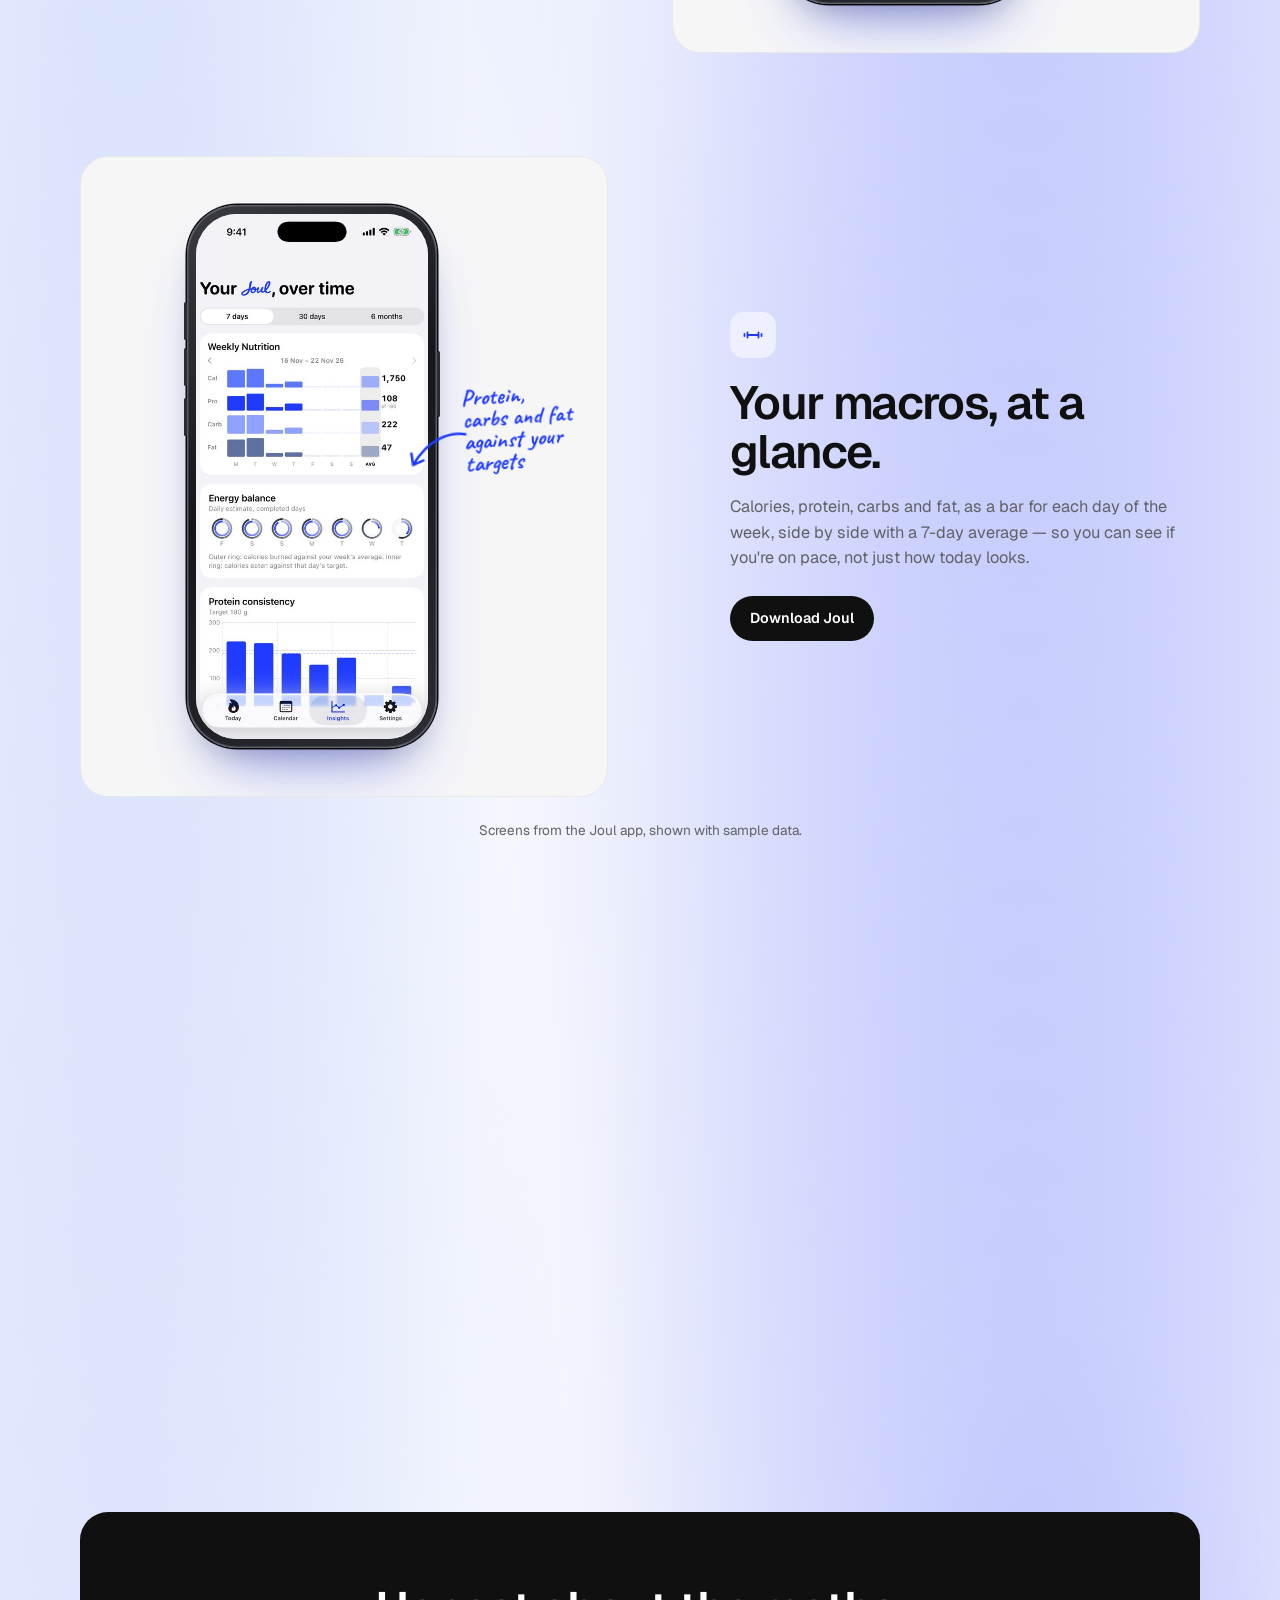
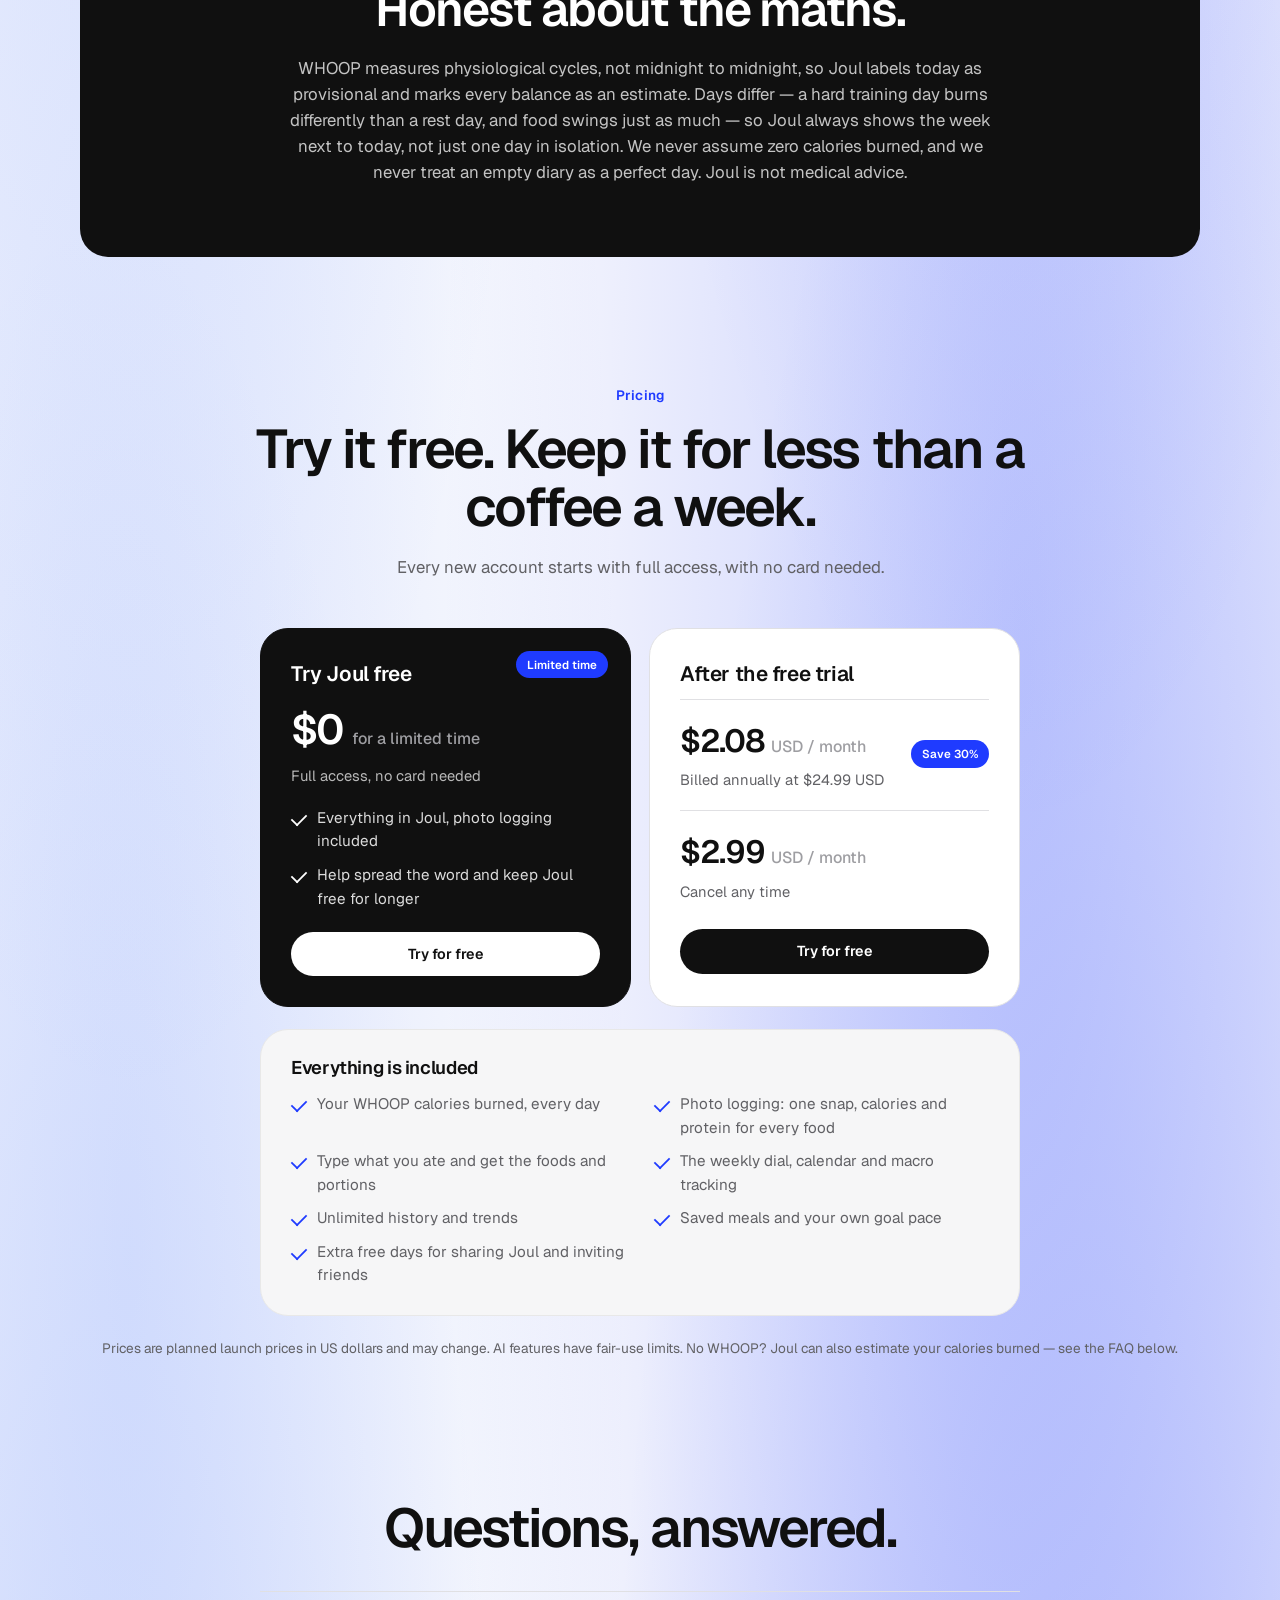
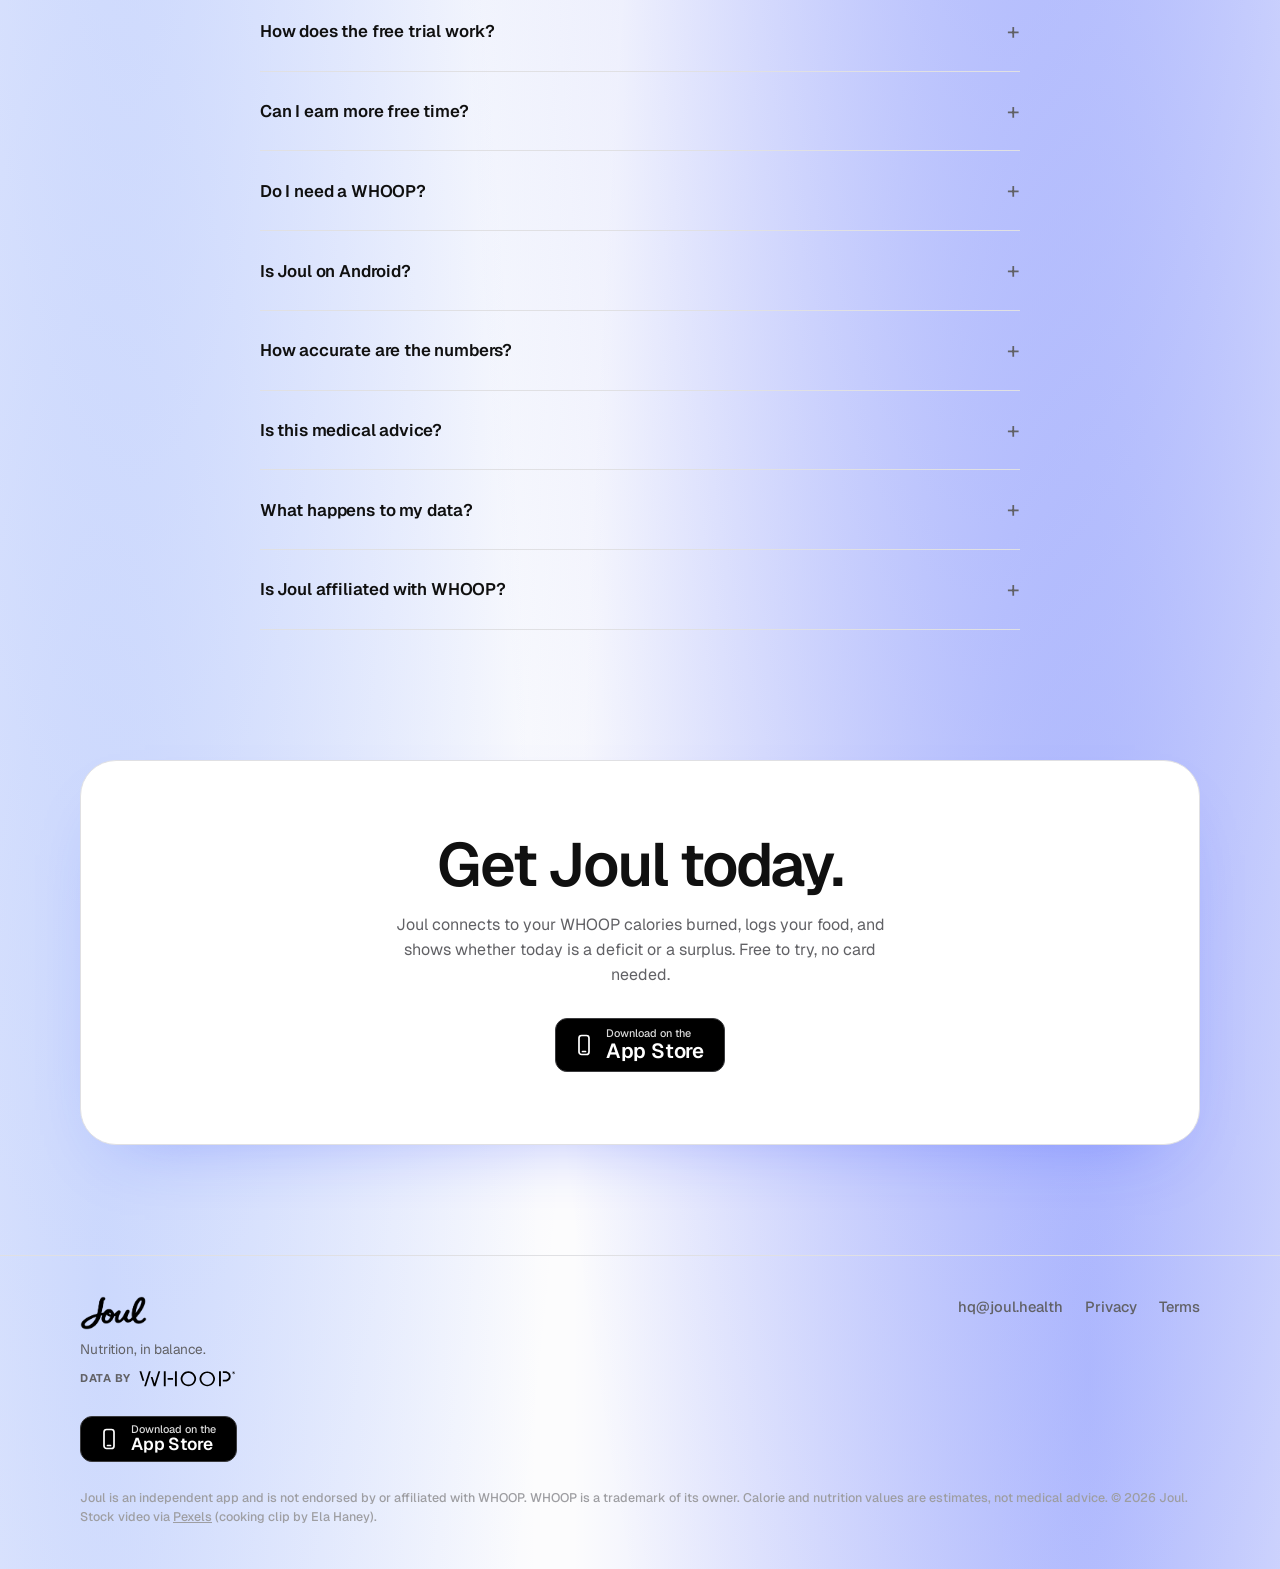
==== commit 14a4725f: "Refresh the Today and macros screenshots against the current build Both were from before this round'" ====
--- a/index.html
+++ b/index.html
@@ -70,11 +70,11 @@
       <div class="copy">
         <span class="ico" aria-hidden="true"><svg viewBox="0 0 24 24"><path d="M12 3c1 3.2 4.5 4.6 4.5 9a4.5 4.5 0 0 1-9 0c0-1.7.7-2.9 1.6-3.9.2 1.2.9 1.9 1.7 2.2C10.5 8 11 5.3 12 3Z"/></svg></span>
         <h2>Your calories burned, pulled in automatically.</h2>
-        <p>WHOOP already knows how much energy you spend, and that number moves with your week — higher after a hard session, lower on a rest day. Joul reads it automatically, so you only log what you eat. The result is one number for today, and a weekly dial that shows the pattern, not just one day.</p>
+        <p>WHOOP already knows how much energy you spend, and that number moves with your week — higher after a hard session, lower on a rest day. Joul reads it automatically, so you only log what you eat. The result is one number for today, and a week-by-week view of the pattern, not just one day.</p>
         <a class="pill pill-dark" href="https://apps.apple.com/app/id6825645728" target="_blank" rel="noopener">Download Joul</a>
         <p class="data-by"><span>Data by</span><img src="assets/whoop-logo-black.svg" alt="WHOOP" width="96" height="16"></p>
       </div>
-      <div class="panel"><div class="shot"><figure class="iphone"><img src="assets/screens/main.jpg?v=5" alt="Joul's main view: the weekly calories dial with calories burned as the outline and calories eaten as the glowing shape, and the week's balance in the middle" loading="lazy" width="1000" height="2174"></figure><span class="note r wide" style="top:30%">Your WHOOP burn and what you ate, in one graph<svg class="arr" viewBox="0 0 64 40" aria-hidden="true"><path d="M62 6 C 44 2, 22 10, 6 34 M6 34 L5 22 M6 34 L17 30"/></svg></span></div></div>
+      <div class="panel"><div class="shot"><figure class="iphone"><img src="assets/screens/main.jpg?v=6" alt="Joul's main view: two rings for today, energy spent as the outer ring and calories eaten as the inner ring, with the day's balance in the middle, plus this week's progress toward the goal" loading="lazy" width="1000" height="2172"></figure><span class="note r wide" style="top:30%">Your WHOOP burn and what you ate, in one graph<svg class="arr" viewBox="0 0 64 40" aria-hidden="true"><path d="M62 6 C 44 2, 22 10, 6 34 M6 34 L5 22 M6 34 L17 30"/></svg></span></div></div>
     </article>
 
     <article class="feature rev reveal">
@@ -102,10 +102,10 @@
       <div class="copy">
         <span class="ico" aria-hidden="true"><svg viewBox="0 0 24 24"><path d="M6.5 9.5v5M17.5 9.5v5M3.5 11v2M20.5 11v2M6.5 12h11"/></svg></span>
         <h2>Your macros, at a glance.</h2>
-        <p>Flip the weekly view from calories to macros. Rings show how much protein, carbs and fat you have eaten today against your targets, and a bar for each day of the week stacks them by calories.</p>
-        <a class="pill pill-dark" href="https://apps.apple.com/app/id6825645728" target="_blank" rel="noopener">Download Joul</a>
-      </div>
-      <div class="panel"><div class="shot"><figure class="iphone"><img src="assets/screens/macros.jpg?v=5" alt="The macros view: a ring for protein against its target today, grams of protein, carbs and fat, and a stacked bar for each day of the week" loading="lazy" width="1000" height="2174"></figure><span class="note r " style="top:33%">Protein, carbs and fat against your targets<svg class="arr" viewBox="0 0 64 40" aria-hidden="true"><path d="M62 6 C 44 2, 22 10, 6 34 M6 34 L5 22 M6 34 L17 30"/></svg></span></div></div>
+        <p>Calories, protein, carbs and fat, as a bar for each day of the week, side by side with a 7-day average — so you can see if you're on pace, not just how today looks.</p>
+        <a class="pill pill-dark" href="https://apps.apple.com/app/id6825645728" target="_blank" rel="noopener">Download Joul</a>
+      </div>
+      <div class="panel"><div class="shot"><figure class="iphone"><img src="assets/screens/macros.jpg?v=6" alt="The Weekly Nutrition view: calories, protein, carbs and fat as a bar for each day of the week with a 7-day average column, plus a row of energy-balance rings for the week" loading="lazy" width="1000" height="2172"></figure><span class="note r " style="top:33%">Protein, carbs and fat against your targets<svg class="arr" viewBox="0 0 64 40" aria-hidden="true"><path d="M62 6 C 44 2, 22 10, 6 34 M6 34 L5 22 M6 34 L17 30"/></svg></span></div></div>
     </article>
     <p class="fine center">Screens from the Joul app, shown with sample data.</p>
   </section>
